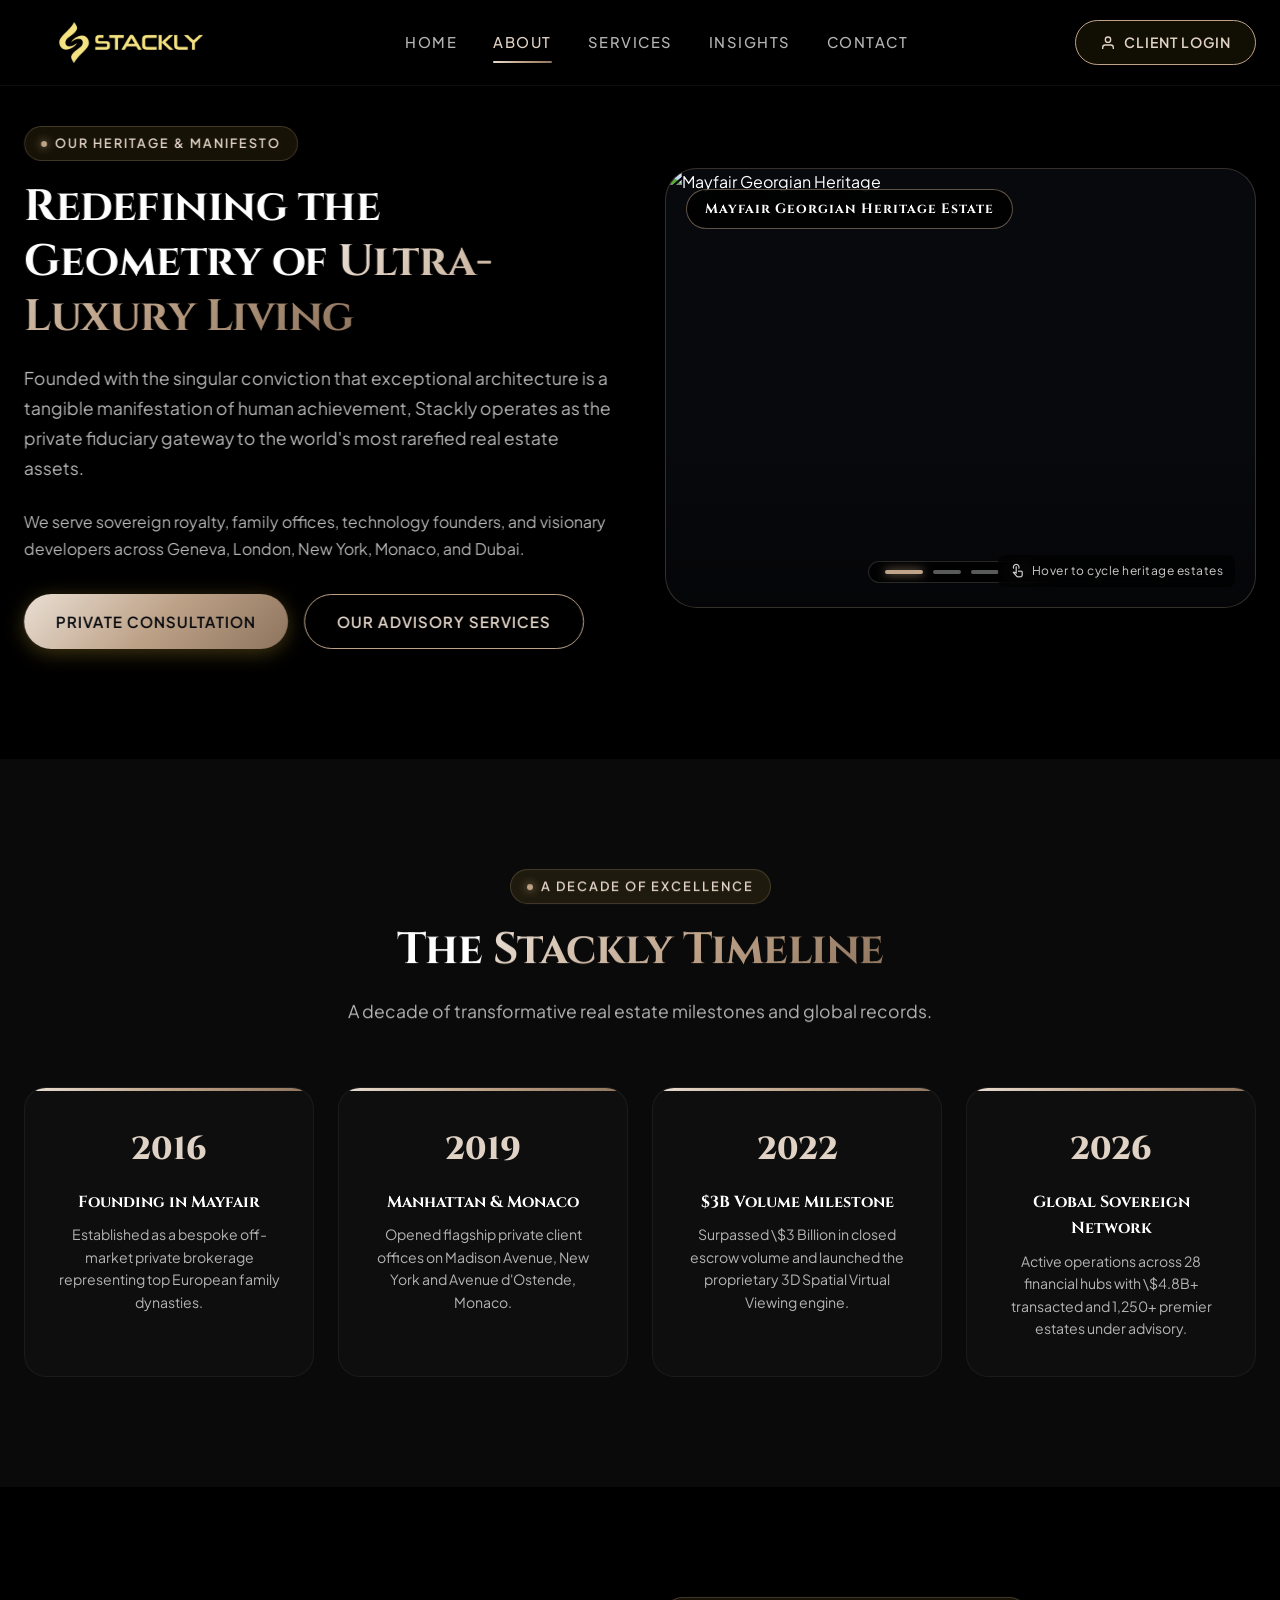
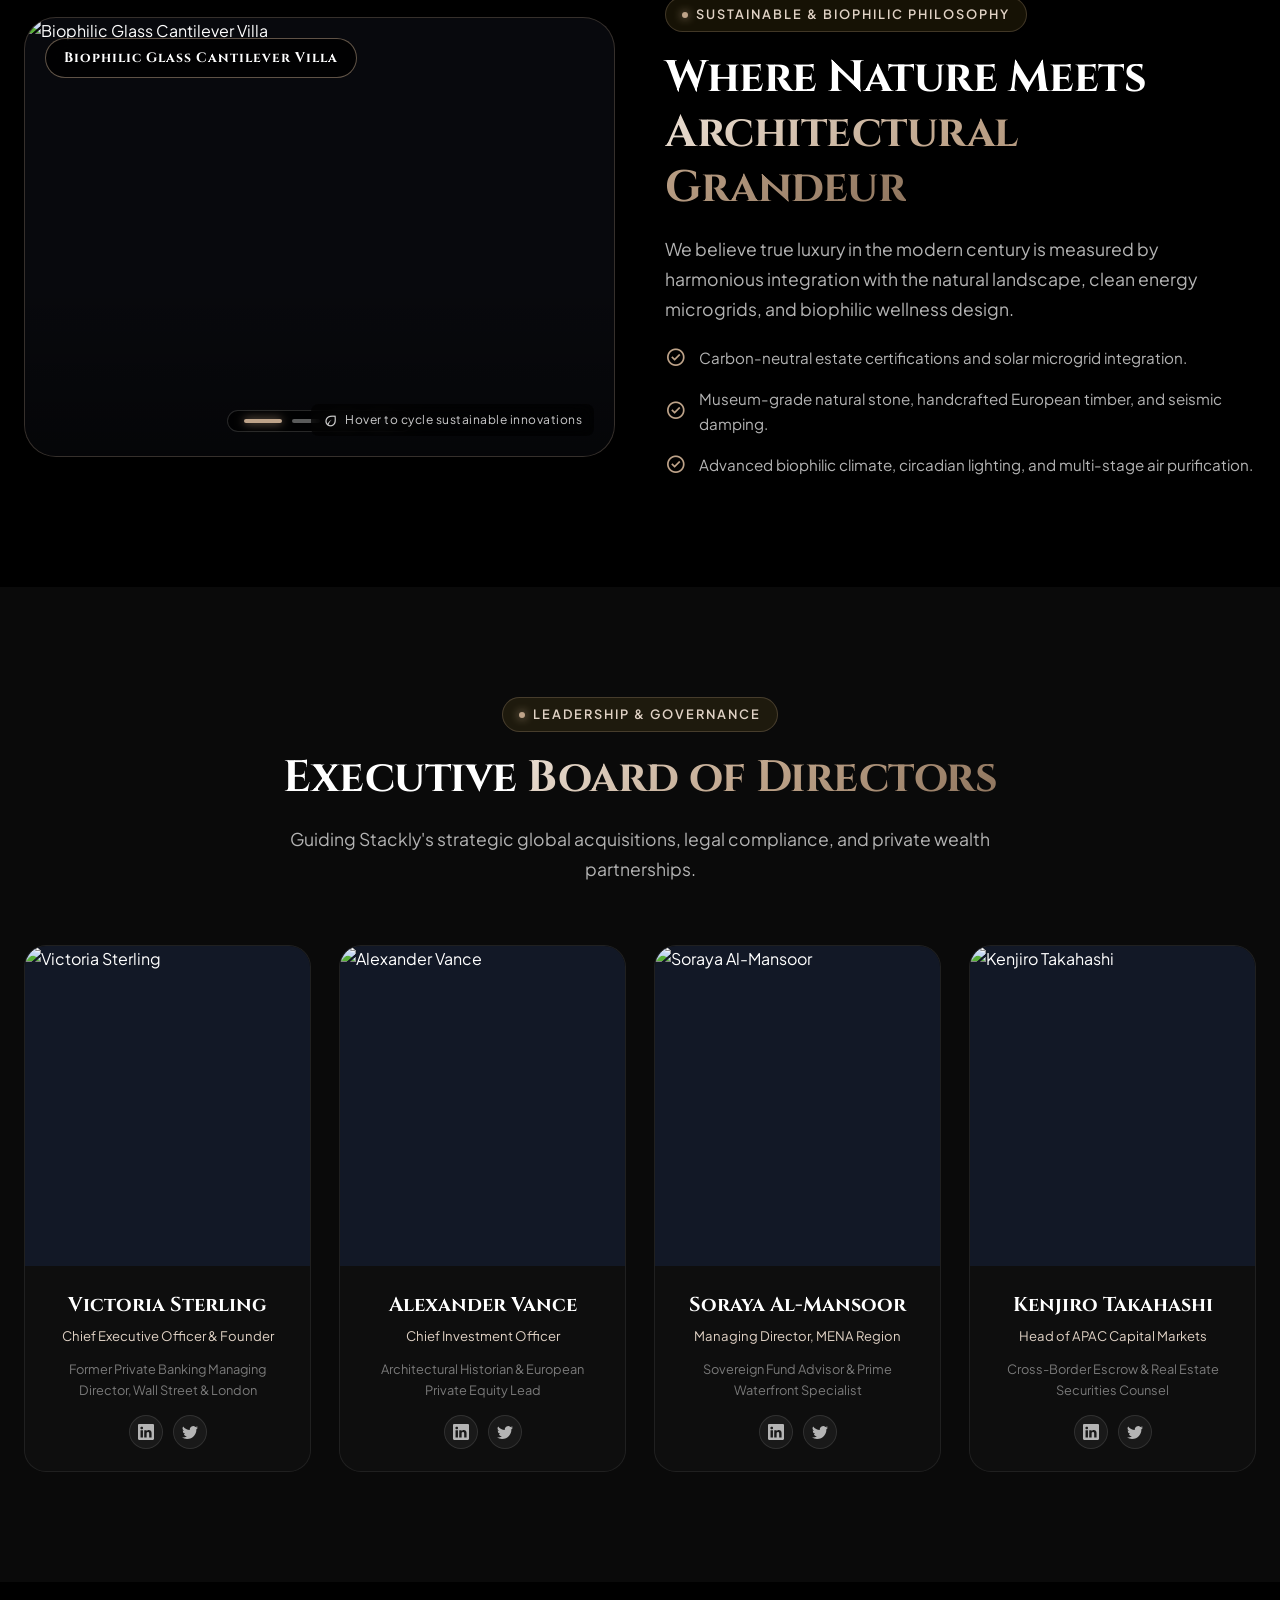
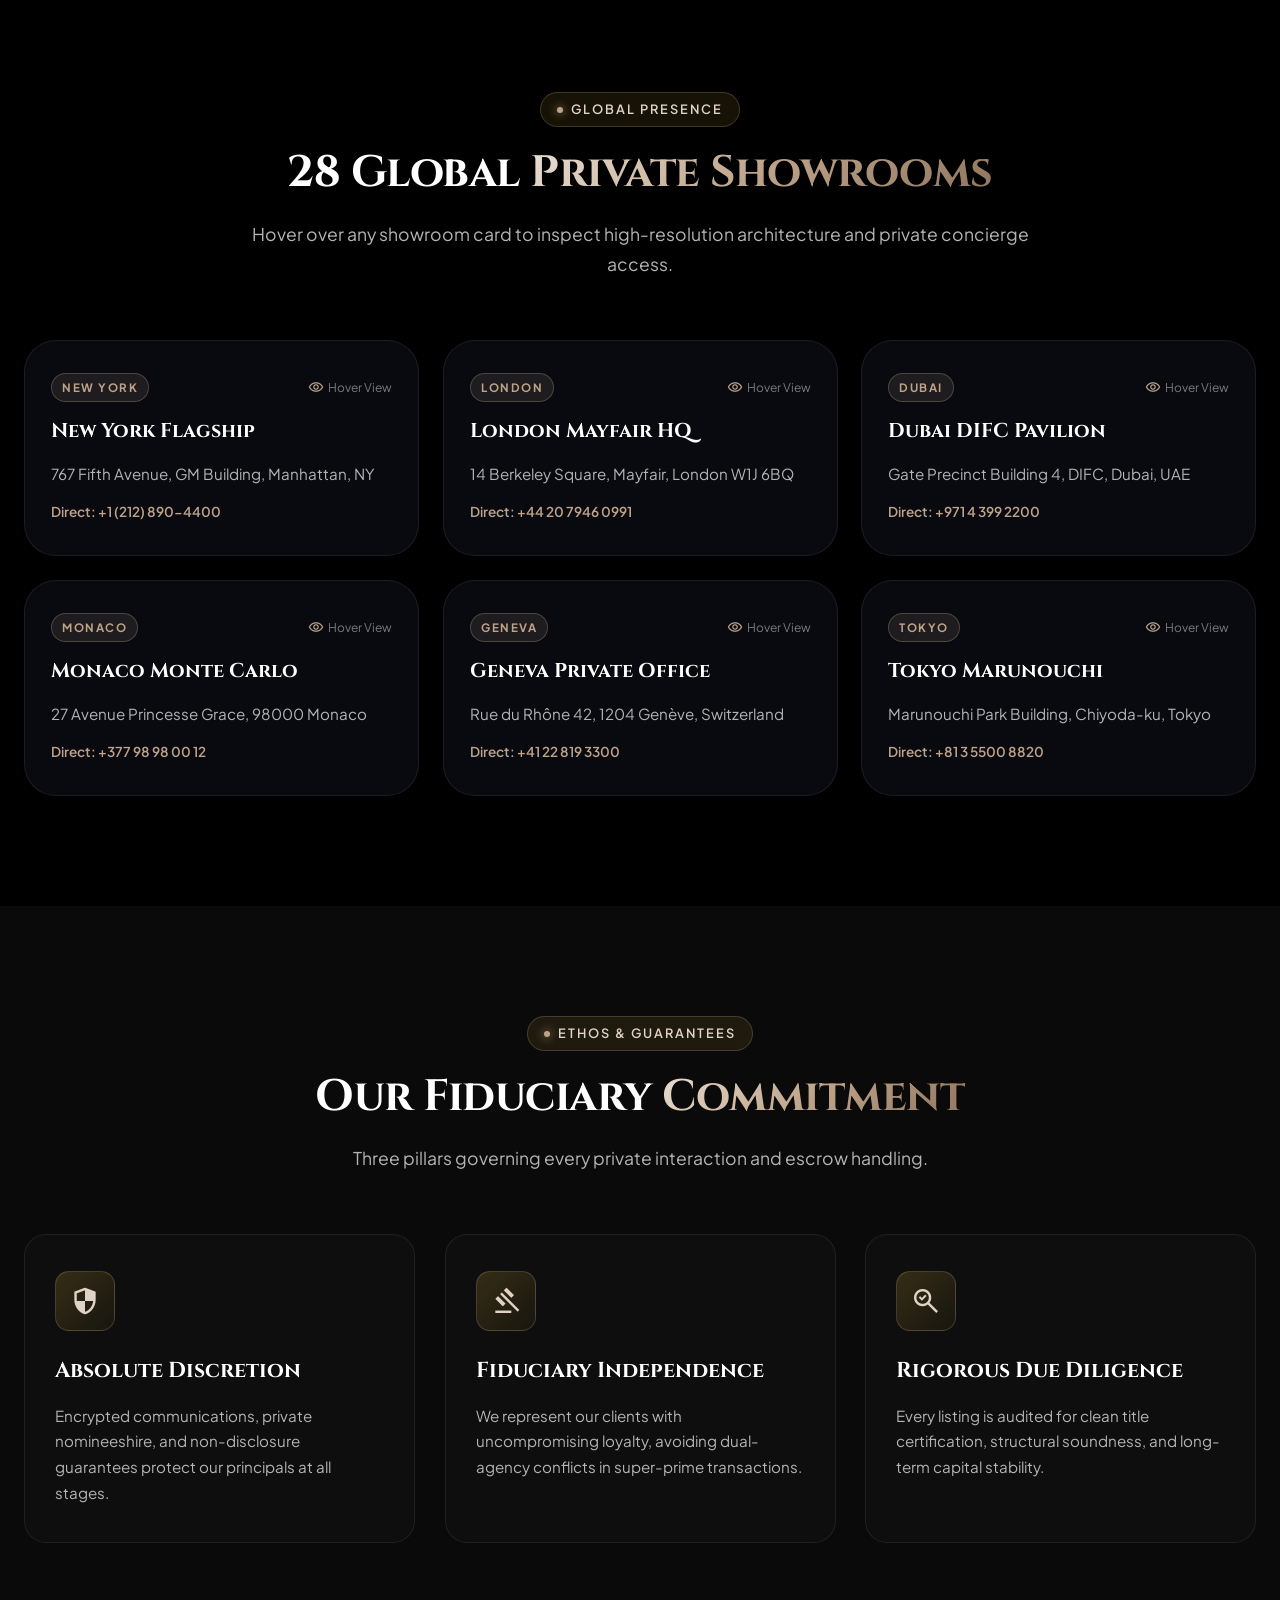
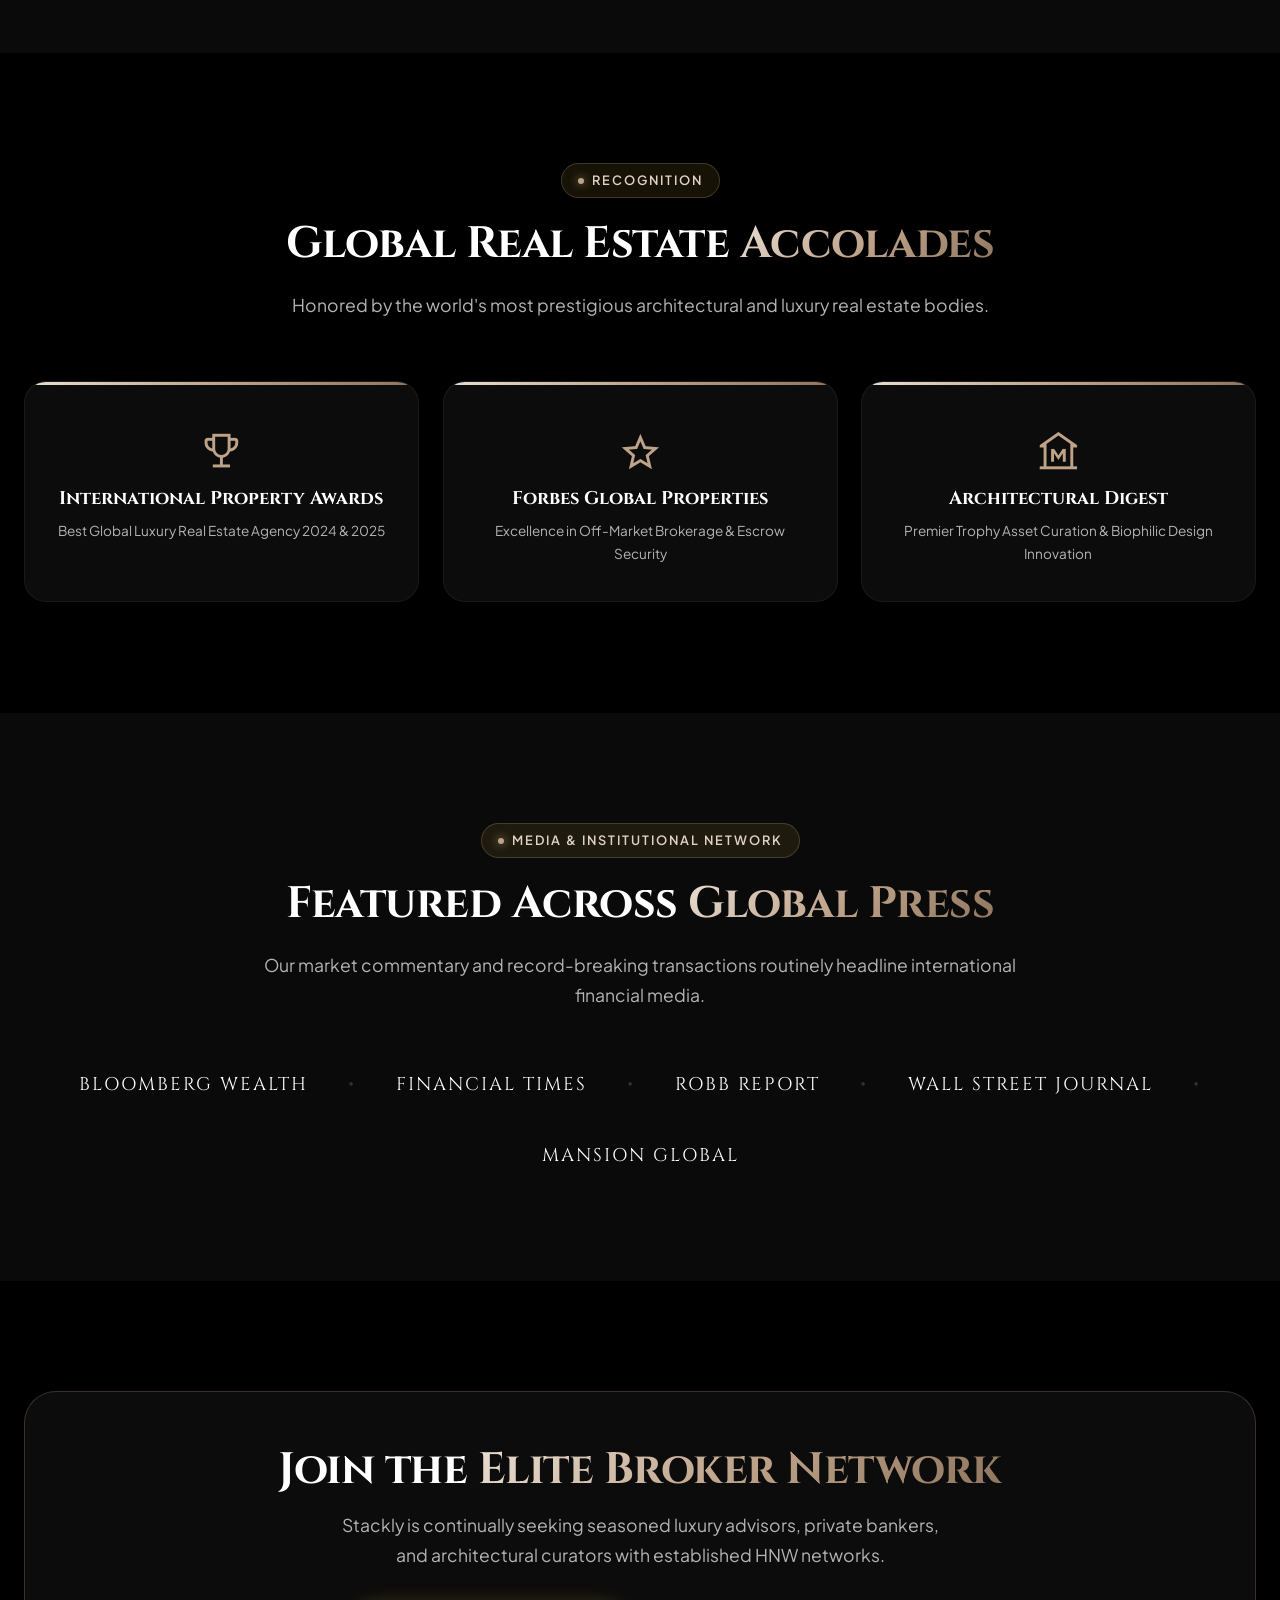
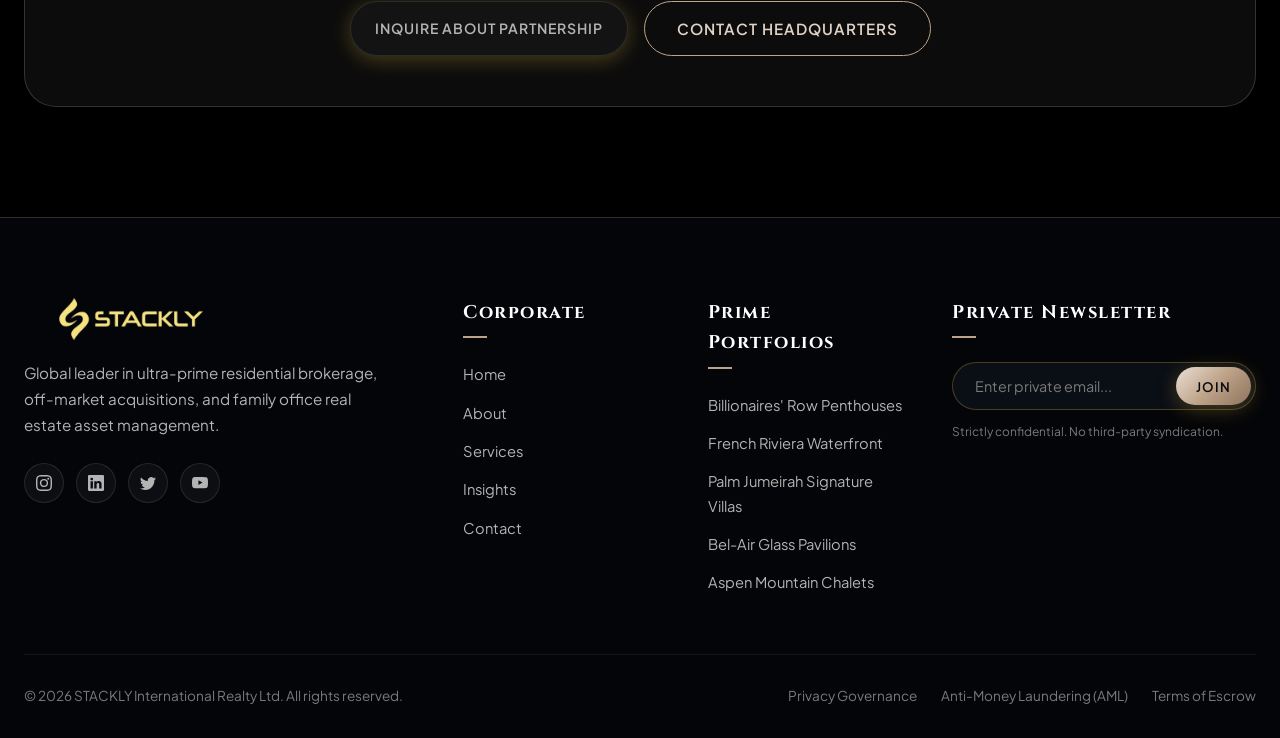
==== about.html @ 65b023ad "first commit" ====
<!DOCTYPE html>
<html lang="en">
<head>
  <meta charset="UTF-8">
  <meta name="viewport" content="width=device-width, initial-scale=1.0">
  <title>About Stackly | Heritage of Architectural Prestige & Global Fiduciary Representation</title>
  <meta name="description" content="Discover the philosophy, executive board, and global milestones behind Stackly's sovereign real estate brokerage.">
  <link rel="stylesheet" href="https://fonts.googleapis.com/css2?family=Material+Symbols+Outlined:opsz,wght,FILL,GRAD@24,400,0,0" />
  <link rel="stylesheet" href="css/style.css">
  <link rel="stylesheet" href="css/components.css">
  <link rel="stylesheet" href="css/animations.css">
</head>
<body>

  <!-- HEADER -->
  <header class="site-header">
    <div class="container nav-container">
      <a href="index.html" class="nav-logo">
        <img src="./images/logo-dark.webp" alt="STACKLY Logo" class="nav-logo-img" onerror="this.style.display='none'; this.nextElementSibling.style.display='flex';" />
        <div class="nav-logo-fallback" style="display: none;">
          <div class="logo-crest">S</div>
          <div class="logo-text">STACK<span>LY</span></div>
        </div>
      </a>

      <nav class="nav-menu">
        <a href="index.html" class="nav-link">Home</a>
        <a href="about.html" class="nav-link active">About</a>
        <a href="services.html" class="nav-link">Services</a>
        <a href="blog.html" class="nav-link">Insights</a>
        <a href="contact.html" class="nav-link">Contact</a>
      </nav>

      <div class="nav-actions">
        <a href="login.html" class="btn-nav-login">
          <svg width="16" height="16" viewBox="0 0 24 24" fill="none" stroke="currentColor" stroke-width="2"><path d="M20 21v-2a4 4 0 0 0-4-4H8a4 4 0 0 0-4 4v2"></path><circle cx="12" cy="7" r="4"></circle></svg>
          Client Login
        </a>
      </div>

      <button class="nav-hamburger" aria-label="Toggle Navigation">
        <span></span>
        <span></span>
        <span></span>
      </button>
    </div>
  </header>

  <!-- Mobile Drawer -->
  <div class="mobile-nav-drawer">
    <div class="mobile-drawer-header">
      <a href="index.html" class="mobile-drawer-logo">
        <img src="./images/logo-dark.webp" alt="STACKLY" class="mobile-drawer-logo-img" />
      </a>
      <button class="mobile-drawer-close" aria-label="Close menu">
        <span class="material-symbols-outlined">close</span>
      </button>
    </div>
    <nav class="mobile-nav-links">
      <a href="index.html" class="mobile-nav-link">Home</a>
      <a href="about.html" class="mobile-nav-link active">About</a>
      <a href="services.html" class="mobile-nav-link">Services</a>
      <a href="blog.html" class="mobile-nav-link">Insights</a>
      <a href="contact.html" class="mobile-nav-link">Contact</a>
    </nav>
    <div class="mobile-nav-actions">
      <a href="login.html" class="btn-mobile-login">Client & Admin Login</a>
    </div>
  </div>

  <main>
    <!-- SECTION 1: ABOUT HERO & MANIFESTO -->
    <section class="section" style="padding-top: calc(var(--header-height) + 40px);">
      <div class="container">
        <div class="grid-2col">
          <div class="reveal-left">
            <span class="section-tag">Our Heritage & Manifesto</span>
            <h1 class="section-title">Redefining the Geometry of <span class="gold-gradient-text">Ultra-Luxury Living</span></h1>
            <p class="section-description" style="margin-bottom: 24px;">
              Founded with the singular conviction that exceptional architecture is a tangible manifestation of human achievement, Stackly operates as the private fiduciary gateway to the world's most rarefied real estate assets.
            </p>
            <p style="color: var(--text-secondary); margin-bottom: 32px; line-height: 1.7;">
              We serve sovereign royalty, family offices, technology founders, and visionary developers across Geneva, London, New York, Monaco, and Dubai.
            </p>
            <div style="display: flex; gap: 16px; flex-wrap: wrap;">
              <a href="contact.html" class="btn btn-gold">Private Consultation</a>
              <a href="services.html" class="btn btn-outline-gold">Our Advisory Services</a>
            </div>
          </div>
          
          <!-- MULTI-IMAGE HOVER GALLERY (4 Unique Relative Heritage Images) -->
          <div class="reveal-right">
            <div class="hover-gallery-wrap" id="heritageGallery" data-gallery="heritage">
              <div class="hover-gallery-inner">
                <img src="https://images.unsplash.com/photo-1600585154526-990dced4db0d?auto=format&fit=crop&w=1200&q=80&fm=webp" alt="Mayfair Georgian Heritage" class="gallery-img active" data-title="Mayfair Georgian Heritage Estate" data-index="0" />
                <img src="https://images.unsplash.com/photo-1577495508048-b635879837f1?auto=format&fit=crop&w=1200&q=80&fm=webp" alt="Historic European Grand Palace" class="gallery-img" data-title="Historic European Grand Palace" data-index="1" />
                <img src="https://images.unsplash.com/photo-1512917774080-9991f1c4c750?auto=format&fit=crop&w=1200&q=80&fm=webp" alt="Manhattan Private Landmark" class="gallery-img" data-title="Manhattan Private Landmark" data-index="2" />
                <img src="https://images.unsplash.com/photo-1600596542815-ffad4c1539a9?auto=format&fit=crop&w=1200&q=80&fm=webp" alt="French Riviera Royal Château" class="gallery-img" data-title="French Riviera Royal Château" data-index="3" />
              </div>
              <div class="gallery-badge" id="heritageBadge">Mayfair Georgian Heritage Estate</div>
              <div class="gallery-indicators">
                <span class="gallery-dot active" data-index="0" title="Mayfair Estate"></span>
                <span class="gallery-dot" data-index="1" title="European Palace"></span>
                <span class="gallery-dot" data-index="2" title="Manhattan Landmark"></span>
                <span class="gallery-dot" data-index="3" title="Riviera Château"></span>
              </div>
              <div class="gallery-hint">
                <span class="material-symbols-outlined" style="font-size: 1rem;">touch_app</span> Hover to cycle heritage estates
              </div>
            </div>
          </div>
        </div>
      </div>
    </section>

    <!-- SECTION 2: HERITAGE & 10-YEAR MILESTONES TIMELINE -->
    <section class="section section-dark">
      <div class="container">
        <div class="section-header reveal-top">
          <span class="section-tag">A Decade of Excellence</span>
          <h2 class="section-title">The <span class="gold-gradient-text">Stackly Timeline</span></h2>
          <p class="section-description">A decade of transformative real estate milestones and global records.</p>
        </div>

        <div class="grid-4col">
          <div class="stat-card timeline-card reveal-left delay-100">
            <span style="font-family: var(--font-serif); font-size: 2rem; font-weight: 800; color: var(--gold-light);">2016</span>
            <h4 style="margin: 12px 0 8px 0; font-family: var(--font-serif); color: #FFFFFF;">Founding in Mayfair</h4>
            <p style="color: var(--text-secondary); font-size: 0.88rem; line-height: 1.6;">Established as a bespoke off-market private brokerage representing top European family dynasties.</p>
          </div>
          <div class="stat-card timeline-card reveal-left delay-200">
            <span style="font-family: var(--font-serif); font-size: 2rem; font-weight: 800; color: var(--gold-light);">2019</span>
            <h4 style="margin: 12px 0 8px 0; font-family: var(--font-serif); color: #FFFFFF;">Manhattan & Monaco</h4>
            <p style="color: var(--text-secondary); font-size: 0.88rem; line-height: 1.6;">Opened flagship private client offices on Madison Avenue, New York and Avenue d'Ostende, Monaco.</p>
          </div>
          <div class="stat-card timeline-card reveal-right delay-300">
            <span style="font-family: var(--font-serif); font-size: 2rem; font-weight: 800; color: var(--gold-light);">2022</span>
            <h4 style="margin: 12px 0 8px 0; font-family: var(--font-serif); color: #FFFFFF;">$3B Volume Milestone</h4>
            <p style="color: var(--text-secondary); font-size: 0.88rem; line-height: 1.6;">Surpassed \$3 Billion in closed escrow volume and launched the proprietary 3D Spatial Virtual Viewing engine.</p>
          </div>
          <div class="stat-card timeline-card reveal-right delay-400">
            <span style="font-family: var(--font-serif); font-size: 2rem; font-weight: 800; color: var(--gold-light);">2026</span>
            <h4 style="margin: 12px 0 8px 0; font-family: var(--font-serif); color: #FFFFFF;">Global Sovereign Network</h4>
            <p style="color: var(--text-secondary); font-size: 0.88rem; line-height: 1.6;">Active operations across 28 financial hubs with \$4.8B+ transacted and 1,250+ premier estates under advisory.</p>
          </div>
        </div>
      </div>
    </section>

    <!-- SECTION 3: ARCHITECTURAL PHILOSOPHY & BIOPHILIC INNOVATION -->
    <section class="section">
      <div class="container">
        <div class="grid-2col">
          <!-- MULTI-IMAGE HOVER GALLERY (4 Unique Relative Biophilic Images) -->
          <div class="reveal-left">
            <div class="hover-gallery-wrap" id="biophilicGallery" data-gallery="biophilic">
              <div class="hover-gallery-inner">
                <img src="https://images.unsplash.com/photo-1600585154340-be6161a56a0c?auto=format&fit=crop&w=1200&q=80&fm=webp" alt="Biophilic Glass Cantilever Villa" class="gallery-img active" data-title="Biophilic Glass Cantilever Villa" data-index="0" />
                <img src="https://images.unsplash.com/photo-1542314831-068cd1dbfeeb?auto=format&fit=crop&w=1200&q=80&fm=webp" alt="Solar Microgrid Alpine Sanctuary" class="gallery-img" data-title="Solar Microgrid Alpine Sanctuary" data-index="1" />
                <img src="https://images.unsplash.com/photo-1613490493576-7fde63acd811?auto=format&fit=crop&w=1200&q=80&fm=webp" alt="Zero-Carbon Oceanfront Modernist Villa" class="gallery-img" data-title="Zero-Carbon Oceanfront Villa" data-index="2" />
                <img src="https://images.unsplash.com/photo-1518780664697-55e3ad937233?auto=format&fit=crop&w=1200&q=80&fm=webp" alt="Living Wall Architectural Atrium" class="gallery-img" data-title="Living Wall Architectural Atrium" data-index="3" />
              </div>
              <div class="gallery-badge" id="biophilicBadge">Biophilic Glass Cantilever Villa</div>
              <div class="gallery-indicators">
                <span class="gallery-dot active" data-index="0" title="Glass Cantilever"></span>
                <span class="gallery-dot" data-index="1" title="Solar Alpine"></span>
                <span class="gallery-dot" data-index="2" title="Zero-Carbon Villa"></span>
                <span class="gallery-dot" data-index="3" title="Living Wall"></span>
              </div>
              <div class="gallery-hint">
                <span class="material-symbols-outlined" style="font-size: 1rem;">eco</span> Hover to cycle sustainable innovations
              </div>
            </div>
          </div>

          <div class="reveal-right">
            <span class="section-tag">Sustainable & Biophilic Philosophy</span>
            <h2 class="section-title">Where Nature Meets <span class="gold-gradient-text">Architectural Grandeur</span></h2>
            <p class="section-description" style="margin-bottom: 20px;">
              We believe true luxury in the modern century is measured by harmonious integration with the natural landscape, clean energy microgrids, and biophilic wellness design.
            </p>
            <ul style="display: flex; flex-direction: column; gap: 16px; color: var(--text-secondary); font-size: 0.95rem;">
              <li style="display: flex; align-items: center; gap: 12px; transition: transform 0.3s ease;">
                <span class="material-symbols-outlined" style="color: #BEA389; font-size: 1.35rem;">check_circle</span> Carbon-neutral estate certifications and solar microgrid integration.
              </li>
              <li style="display: flex; align-items: center; gap: 12px; transition: transform 0.3s ease;">
                <span class="material-symbols-outlined" style="color: #BEA389; font-size: 1.35rem;">check_circle</span> Museum-grade natural stone, handcrafted European timber, and seismic damping.
              </li>
              <li style="display: flex; align-items: center; gap: 12px; transition: transform 0.3s ease;">
                <span class="material-symbols-outlined" style="color: #BEA389; font-size: 1.35rem;">check_circle</span> Advanced biophilic climate, circadian lighting, and multi-stage air purification.
              </li>
            </ul>
          </div>
        </div>
      </div>
    </section>

    <!-- SECTION 4: EXECUTIVE LEADERSHIP & BOARD -->
    <section class="section section-dark">
      <div class="container">
        <div class="section-header reveal-top">
          <span class="section-tag">Leadership & Governance</span>
          <h2 class="section-title">Executive <span class="gold-gradient-text">Board of Directors</span></h2>
          <p class="section-description">Guiding Stackly's strategic global acquisitions, legal compliance, and private wealth partnerships.</p>
        </div>

        <div class="agent-grid">
          <div class="agent-card reveal-left delay-100">
            <div class="agent-img-wrap"><img src="./images/agent-1.webp" alt="Victoria Sterling" class="agent-img" /></div>
            <div class="agent-info">
              <h3 class="agent-name">Victoria Sterling</h3>
              <p class="agent-role">Chief Executive Officer & Founder</p>
              <p style="color: var(--text-muted); font-size: 0.8rem; margin-top: 8px;">Former Private Banking Managing Director, Wall Street & London</p>
              <div class="agent-socials">
                <a href="404.html" class="agent-social-btn" title="LinkedIn"><svg xmlns="http://www.w3.org/2000/svg" width="16" height="16" fill="currentColor" class="bi bi-linkedin" viewBox="0 0 16 16">
  <path d="M0 1.146C0 .513.526 0 1.175 0h13.65C15.474 0 16 .513 16 1.146v13.708c0 .633-.526 1.146-1.175 1.146H1.175C.526 16 0 15.487 0 14.854zm4.943 12.248V6.169H2.542v7.225zm-1.2-8.212c.837 0 1.358-.554 1.358-1.248-.015-.709-.52-1.248-1.342-1.248S2.4 3.226 2.4 3.934c0 .694.521 1.248 1.327 1.248zm4.908 8.212V9.359c0-.216.016-.432.08-.586.173-.431.568-.878 1.232-.878.869 0 1.216.662 1.216 1.634v3.865h2.401V9.25c0-2.22-1.184-3.252-2.764-3.252-1.274 0-1.845.7-2.165 1.193v.025h-.016l.016-.025V6.169h-2.4c.03.678 0 7.225 0 7.225z"/>
</svg></a>
                <a href="404.html" class="agent-social-btn" title="X"><svg xmlns="http://www.w3.org/2000/svg" width="16" height="16" fill="currentColor" class="bi bi-twitter" viewBox="0 0 16 16">
  <path d="M5.026 15c6.038 0 9.341-5.003 9.341-9.334q.002-.211-.006-.422A6.7 6.7 0 0 0 16 3.542a6.7 6.7 0 0 1-1.889.518 3.3 3.3 0 0 0 1.447-1.817 6.5 6.5 0 0 1-2.087.793A3.286 3.286 0 0 0 7.875 6.03a9.32 9.32 0 0 1-6.767-3.429 3.29 3.29 0 0 0 1.018 4.382A3.3 3.3 0 0 1 .64 6.575v.045a3.29 3.29 0 0 0 2.632 3.218 3.2 3.2 0 0 1-.865.115 3 3 0 0 1-.614-.057 3.28 3.28 0 0 0 3.067 2.277A6.6 6.6 0 0 1 .78 13.58a6 6 0 0 1-.78-.045A9.34 9.34 0 0 0 5.026 15"/>
</svg></a>
              </div>
            </div>
          </div>
          <div class="agent-card reveal-left delay-200">
            <div class="agent-img-wrap"><img src="./images/agent-2.webp" alt="Alexander Vance" class="agent-img" /></div>
            <div class="agent-info">
              <h3 class="agent-name">Alexander Vance</h3>
              <p class="agent-role">Chief Investment Officer</p>
              <p style="color: var(--text-muted); font-size: 0.8rem; margin-top: 8px;">Architectural Historian & European Private Equity Lead</p>
              <div class="agent-socials">
                <a href="404.html" class="agent-social-btn" title="LinkedIn"><svg xmlns="http://www.w3.org/2000/svg" width="16" height="16" fill="currentColor" class="bi bi-linkedin" viewBox="0 0 16 16">
  <path d="M0 1.146C0 .513.526 0 1.175 0h13.65C15.474 0 16 .513 16 1.146v13.708c0 .633-.526 1.146-1.175 1.146H1.175C.526 16 0 15.487 0 14.854zm4.943 12.248V6.169H2.542v7.225zm-1.2-8.212c.837 0 1.358-.554 1.358-1.248-.015-.709-.52-1.248-1.342-1.248S2.4 3.226 2.4 3.934c0 .694.521 1.248 1.327 1.248zm4.908 8.212V9.359c0-.216.016-.432.08-.586.173-.431.568-.878 1.232-.878.869 0 1.216.662 1.216 1.634v3.865h2.401V9.25c0-2.22-1.184-3.252-2.764-3.252-1.274 0-1.845.7-2.165 1.193v.025h-.016l.016-.025V6.169h-2.4c.03.678 0 7.225 0 7.225z"/>
</svg></a>
                <a href="404.html" class="agent-social-btn" title="X"><svg xmlns="http://www.w3.org/2000/svg" width="16" height="16" fill="currentColor" class="bi bi-twitter" viewBox="0 0 16 16">
  <path d="M5.026 15c6.038 0 9.341-5.003 9.341-9.334q.002-.211-.006-.422A6.7 6.7 0 0 0 16 3.542a6.7 6.7 0 0 1-1.889.518 3.3 3.3 0 0 0 1.447-1.817 6.5 6.5 0 0 1-2.087.793A3.286 3.286 0 0 0 7.875 6.03a9.32 9.32 0 0 1-6.767-3.429 3.29 3.29 0 0 0 1.018 4.382A3.3 3.3 0 0 1 .64 6.575v.045a3.29 3.29 0 0 0 2.632 3.218 3.2 3.2 0 0 1-.865.115 3 3 0 0 1-.614-.057 3.28 3.28 0 0 0 3.067 2.277A6.6 6.6 0 0 1 .78 13.58a6 6 0 0 1-.78-.045A9.34 9.34 0 0 0 5.026 15"/>
</svg></a>
              </div>
            </div>
          </div>
          <div class="agent-card reveal-right delay-300">
            <div class="agent-img-wrap"><img src="./images/agent-3.webp" alt="Soraya Al-Mansoor" class="agent-img" /></div>
            <div class="agent-info">
              <h3 class="agent-name">Soraya Al-Mansoor</h3>
              <p class="agent-role">Managing Director, MENA Region</p>
              <p style="color: var(--text-muted); font-size: 0.8rem; margin-top: 8px;">Sovereign Fund Advisor & Prime Waterfront Specialist</p>
              <div class="agent-socials">
                <a href="404.html" class="agent-social-btn" title="LinkedIn"><svg xmlns="http://www.w3.org/2000/svg" width="16" height="16" fill="currentColor" class="bi bi-linkedin" viewBox="0 0 16 16">
  <path d="M0 1.146C0 .513.526 0 1.175 0h13.65C15.474 0 16 .513 16 1.146v13.708c0 .633-.526 1.146-1.175 1.146H1.175C.526 16 0 15.487 0 14.854zm4.943 12.248V6.169H2.542v7.225zm-1.2-8.212c.837 0 1.358-.554 1.358-1.248-.015-.709-.52-1.248-1.342-1.248S2.4 3.226 2.4 3.934c0 .694.521 1.248 1.327 1.248zm4.908 8.212V9.359c0-.216.016-.432.08-.586.173-.431.568-.878 1.232-.878.869 0 1.216.662 1.216 1.634v3.865h2.401V9.25c0-2.22-1.184-3.252-2.764-3.252-1.274 0-1.845.7-2.165 1.193v.025h-.016l.016-.025V6.169h-2.4c.03.678 0 7.225 0 7.225z"/>
</svg></a>
                <a href="404.html" class="agent-social-btn" title="X"><svg xmlns="http://www.w3.org/2000/svg" width="16" height="16" fill="currentColor" class="bi bi-twitter" viewBox="0 0 16 16">
  <path d="M5.026 15c6.038 0 9.341-5.003 9.341-9.334q.002-.211-.006-.422A6.7 6.7 0 0 0 16 3.542a6.7 6.7 0 0 1-1.889.518 3.3 3.3 0 0 0 1.447-1.817 6.5 6.5 0 0 1-2.087.793A3.286 3.286 0 0 0 7.875 6.03a9.32 9.32 0 0 1-6.767-3.429 3.29 3.29 0 0 0 1.018 4.382A3.3 3.3 0 0 1 .64 6.575v.045a3.29 3.29 0 0 0 2.632 3.218 3.2 3.2 0 0 1-.865.115 3 3 0 0 1-.614-.057 3.28 3.28 0 0 0 3.067 2.277A6.6 6.6 0 0 1 .78 13.58a6 6 0 0 1-.78-.045A9.34 9.34 0 0 0 5.026 15"/>
</svg></a>
              </div>
            </div>
          </div>
          <div class="agent-card reveal-right delay-400">
            <div class="agent-img-wrap"><img src="./images/agent-4.webp" alt="Kenjiro Takahashi" class="agent-img" /></div>
            <div class="agent-info">
              <h3 class="agent-name">Kenjiro Takahashi</h3>
              <p class="agent-role">Head of APAC Capital Markets</p>
              <p style="color: var(--text-muted); font-size: 0.8rem; margin-top: 8px;">Cross-Border Escrow & Real Estate Securities Counsel</p>
              <div class="agent-socials">
                <a href="404.html" class="agent-social-btn" title="LinkedIn"><svg xmlns="http://www.w3.org/2000/svg" width="16" height="16" fill="currentColor" class="bi bi-linkedin" viewBox="0 0 16 16">
  <path d="M0 1.146C0 .513.526 0 1.175 0h13.65C15.474 0 16 .513 16 1.146v13.708c0 .633-.526 1.146-1.175 1.146H1.175C.526 16 0 15.487 0 14.854zm4.943 12.248V6.169H2.542v7.225zm-1.2-8.212c.837 0 1.358-.554 1.358-1.248-.015-.709-.52-1.248-1.342-1.248S2.4 3.226 2.4 3.934c0 .694.521 1.248 1.327 1.248zm4.908 8.212V9.359c0-.216.016-.432.08-.586.173-.431.568-.878 1.232-.878.869 0 1.216.662 1.216 1.634v3.865h2.401V9.25c0-2.22-1.184-3.252-2.764-3.252-1.274 0-1.845.7-2.165 1.193v.025h-.016l.016-.025V6.169h-2.4c.03.678 0 7.225 0 7.225z"/>
</svg></a>
                <a href="404.html" class="agent-social-btn" title="X"><svg xmlns="http://www.w3.org/2000/svg" width="16" height="16" fill="currentColor" class="bi bi-twitter" viewBox="0 0 16 16">
  <path d="M5.026 15c6.038 0 9.341-5.003 9.341-9.334q.002-.211-.006-.422A6.7 6.7 0 0 0 16 3.542a6.7 6.7 0 0 1-1.889.518 3.3 3.3 0 0 0 1.447-1.817 6.5 6.5 0 0 1-2.087.793A3.286 3.286 0 0 0 7.875 6.03a9.32 9.32 0 0 1-6.767-3.429 3.29 3.29 0 0 0 1.018 4.382A3.3 3.3 0 0 1 .64 6.575v.045a3.29 3.29 0 0 0 2.632 3.218 3.2 3.2 0 0 1-.865.115 3 3 0 0 1-.614-.057 3.28 3.28 0 0 0 3.067 2.277A6.6 6.6 0 0 1 .78 13.58a6 6 0 0 1-.78-.045A9.34 9.34 0 0 0 5.026 15"/>
</svg></a>
              </div>
            </div>
          </div>
        </div>
      </div>
    </section>

    <!-- SECTION 5: GLOBAL METRO NETWORK (SHOWROOM CARDS WITH BIG SIZE SUCCESS BOX PREVIEW ON HOVER) -->
    <section class="section">
      <div class="container">
        <div class="section-header reveal-top">
          <span class="section-tag">Global Presence</span>
          <h2 class="section-title">28 Global <span class="gold-gradient-text">Private Showrooms</span></h2>
          <p class="section-description">Hover over any showroom card to inspect high-resolution architecture and private concierge access.</p>
        </div>

        <div class="grid-3col">
          <!-- New York -->
          <div class="showroom-card reveal-left delay-100" 
               data-city="New York Flagship" 
               data-img="https://images.unsplash.com/photo-1502672260266-1c1ef2d93688?auto=format&fit=crop&w=1200&q=80&fm=webp"
               data-address="767 Fifth Avenue, GM Building, Manhattan, NY 10153"
               data-phone="+1 (212) 890-4400"
               data-stat="Avg. $3,450 / sq ft • 24/7 Sovereign Concierge"
               data-director="Victoria Sterling, Managing Partner">
            <div>
              <div class="showroom-card-header">
                <span class="showroom-city-tag">New York</span>
                <span class="showroom-view-badge"><span class="material-symbols-outlined" style="font-size: 1rem; color: #BEA389;">visibility</span> Hover View</span>
              </div>
              <h3 class="advantage-title" style="font-size: 1.25rem;">New York Flagship</h3>
              <p class="advantage-desc">767 Fifth Avenue, GM Building, Manhattan, NY</p>
            </div>
            <p style="color: #BEA389; font-size: 0.85rem; margin-top: 14px; font-weight: 600;">Direct: +1 (212) 890-4400</p>
          </div>

          <!-- London -->
          <div class="showroom-card reveal-bottom delay-200" 
               data-city="London Mayfair HQ" 
               data-img="https://images.unsplash.com/photo-1600585154340-be6161a56a0c?auto=format&fit=crop&w=1200&q=80&fm=webp"
               data-address="14 Berkeley Square, Mayfair, London W1J 6BQ, UK"
               data-phone="+44 20 7946 0991"
               data-stat="Grade II Listed Asset Advisory • £26M+ Mandates"
               data-director="Alexander Vance, Senior Partner">
            <div>
              <div class="showroom-card-header">
                <span class="showroom-city-tag">London</span>
                <span class="showroom-view-badge"><span class="material-symbols-outlined" style="font-size: 1rem; color: #BEA389;">visibility</span> Hover View</span>
              </div>
              <h3 class="advantage-title" style="font-size: 1.25rem;">London Mayfair HQ</h3>
              <p class="advantage-desc">14 Berkeley Square, Mayfair, London W1J 6BQ</p>
            </div>
            <p style="color: #BEA389; font-size: 0.85rem; margin-top: 14px; font-weight: 600;">Direct: +44 20 7946 0991</p>
          </div>

          <!-- Dubai -->
          <div class="showroom-card reveal-right delay-300" 
               data-city="Dubai DIFC Pavilion" 
               data-img="https://images.unsplash.com/photo-1512453979798-5ea266f8880c?auto=format&fit=crop&w=1200&q=80&fm=webp"
               data-address="Gate Precinct Building 4, Level 7, DIFC, Dubai, UAE"
               data-phone="+971 4 399 2200"
               data-stat="Palm Jumeirah Waterfont • AED 95M+ Portfolios"
               data-director="Soraya Al-Mansoor, Regional Head">
            <div>
              <div class="showroom-card-header">
                <span class="showroom-city-tag">Dubai</span>
                <span class="showroom-view-badge"><span class="material-symbols-outlined" style="font-size: 1rem; color: #BEA389;">visibility</span> Hover View</span>
              </div>
              <h3 class="advantage-title" style="font-size: 1.25rem;">Dubai DIFC Pavilion</h3>
              <p class="advantage-desc">Gate Precinct Building 4, DIFC, Dubai, UAE</p>
            </div>
            <p style="color: #BEA389; font-size: 0.85rem; margin-top: 14px; font-weight: 600;">Direct: +971 4 399 2200</p>
          </div>

          <!-- Monaco -->
          <div class="showroom-card reveal-left delay-400" 
               data-city="Monaco Monte Carlo" 
               data-img="https://images.unsplash.com/photo-1533105079780-92b9be482077?auto=format&fit=crop&w=1200&q=80&fm=webp"
               data-address="27 Avenue Princesse Grace, 98000 Monaco"
               data-phone="+377 98 98 00 12"
               data-stat="Port Hercule Frontline • Superyacht Berthing Rights"
               data-director="Alexander Vance, Managing Director">
            <div>
              <div class="showroom-card-header">
                <span class="showroom-city-tag">Monaco</span>
                <span class="showroom-view-badge"><span class="material-symbols-outlined" style="font-size: 1rem; color: #BEA389;">visibility</span> Hover View</span>
              </div>
              <h3 class="advantage-title" style="font-size: 1.25rem;">Monaco Monte Carlo</h3>
              <p class="advantage-desc">27 Avenue Princesse Grace, 98000 Monaco</p>
            </div>
            <p style="color: #BEA389; font-size: 0.85rem; margin-top: 14px; font-weight: 600;">Direct: +377 98 98 00 12</p>
          </div>

          <!-- Geneva -->
          <div class="showroom-card reveal-bottom delay-500" 
               data-city="Geneva Private Office" 
               data-img="https://images.unsplash.com/photo-1542314831-068cd1dbfeeb?auto=format&fit=crop&w=1200&q=80&fm=webp"
               data-address="Rue du Rhône 42, 1204 Genève, Switzerland"
               data-phone="+41 22 819 3300"
               data-stat="Swiss Alps Ski Chalets • Multi-Currency Escrow"
               data-director="Hans-Peter Weber, Senior Fiduciary">
            <div>
              <div class="showroom-card-header">
                <span class="showroom-city-tag">Geneva</span>
                <span class="showroom-view-badge"><span class="material-symbols-outlined" style="font-size: 1rem; color: #BEA389;">visibility</span> Hover View</span>
              </div>
              <h3 class="advantage-title" style="font-size: 1.25rem;">Geneva Private Office</h3>
              <p class="advantage-desc">Rue du Rhône 42, 1204 Genève, Switzerland</p>
            </div>
            <p style="color: #BEA389; font-size: 0.85rem; margin-top: 14px; font-weight: 600;">Direct: +41 22 819 3300</p>
          </div>

          <!-- Tokyo -->
          <div class="showroom-card reveal-right delay-600" 
               data-city="Tokyo Marunouchi" 
               data-img="https://images.unsplash.com/photo-1503899036084-c55cdd92da26?auto=format&fit=crop&w=1200&q=80&fm=webp"
               data-address="Marunouchi Park Building, Chiyoda-ku, Tokyo, Japan"
               data-phone="+81 3 5500 8820"
               data-stat="Minato-ku Modern Penthouses • ¥3.8B+ Transactions"
               data-director="Kenjiro Takahashi, APAC Lead">
            <div>
              <div class="showroom-card-header">
                <span class="showroom-city-tag">Tokyo</span>
                <span class="showroom-view-badge"><span class="material-symbols-outlined" style="font-size: 1rem; color: #BEA389;">visibility</span> Hover View</span>
              </div>
              <h3 class="advantage-title" style="font-size: 1.25rem;">Tokyo Marunouchi</h3>
              <p class="advantage-desc">Marunouchi Park Building, Chiyoda-ku, Tokyo</p>
            </div>
            <p style="color: #BEA389; font-size: 0.85rem; margin-top: 14px; font-weight: 600;">Direct: +81 3 5500 8820</p>
          </div>
        </div>
      </div>
    </section>

    <!-- BIG SIZE SHOWROOM SUCCESS BOX MODAL (Appears smoothly on card interaction/click) -->
    <div class="showroom-modal-backdrop" id="showroomSuccessModal" onclick="closeShowroomModal(event)">
      <div class="showroom-success-box" onclick="event.stopPropagation()">
        <button class="modal-close-btn" onclick="closeShowroomModal()" title="Close">&times;</button>
        <div class="showroom-box-img-wrap">
          <img src="" alt="Showroom Architecture" class="showroom-box-img" id="modalShowroomImg" />
          <div class="showroom-success-badge">
            <span class="material-symbols-outlined check-icon">verified</span>
            <span>STACKLY VERIFIED GLOBAL SHOWROOM</span>
          </div>
        </div>
        <div class="showroom-box-body">
          <h2 class="showroom-box-title" id="modalShowroomTitle">New York Flagship</h2>
          <div class="showroom-box-addr">
            <span class="material-symbols-outlined" style="font-size: 1.1rem;">location_on</span>
            <span id="modalShowroomAddr">767 Fifth Avenue, GM Building, Manhattan, NY</span>
          </div>
          <div class="showroom-box-details">
            <div class="showroom-detail-item">
              <span class="showroom-detail-label">Direct Fiduciary Line</span>
              <span class="showroom-detail-val" id="modalShowroomPhone">+1 (212) 890-4400</span>
            </div>
            <div class="showroom-detail-item">
              <span class="showroom-detail-label">Market Intelligence</span>
              <span class="showroom-detail-val" id="modalShowroomStat">Avg. $3,450 / sq ft</span>
            </div>
            <div class="showroom-detail-item">
              <span class="showroom-detail-label">Managing Lead</span>
              <span class="showroom-detail-val" id="modalShowroomDirector">Victoria Sterling</span>
            </div>
            <div class="showroom-detail-item">
              <span class="showroom-detail-label">Security Protocol</span>
              <span class="showroom-detail-val" style="color: #BEA389;">Encrypted Biometric Escrow</span>
            </div>
          </div>
          <div class="showroom-box-footer">
            <button class="btn btn-outline-gold btn-sm" onclick="closeShowroomModal()">Dismiss</button>
            <a href="contact.html" class="btn btn-gold btn-sm" id="modalShowroomLink">Schedule Private Appointment</a>
          </div>
        </div>
      </div>
    </div>

    <!-- SECTION 6: CORE VALUES & CLIENT PLEDGES -->
    <section class="section section-dark">
      <div class="container">
        <div class="section-header reveal-top">
          <span class="section-tag">Ethos & Guarantees</span>
          <h2 class="section-title">Our Fiduciary <span class="gold-gradient-text">Commitment</span></h2>
          <p class="section-description">Three pillars governing every private interaction and escrow handling.</p>
        </div>

        <div class="advantage-grid">
          <div class="advantage-card reveal-left delay-100">
            <div class="advantage-icon-box">
              <span class="material-symbols-outlined" style="font-size: 2rem;">security</span>
            </div>
            <h3 class="advantage-title">Absolute Discretion</h3>
            <p class="advantage-desc">Encrypted communications, private nomineeshire, and non-disclosure guarantees protect our principals at all stages.</p>
          </div>
          <div class="advantage-card reveal-bottom delay-200">
            <div class="advantage-icon-box">
              <span class="material-symbols-outlined" style="font-size: 2rem;">gavel</span>
            </div>
            <h3 class="advantage-title">Fiduciary Independence</h3>
            <p class="advantage-desc">We represent our clients with uncompromising loyalty, avoiding dual-agency conflicts in super-prime transactions.</p>
          </div>
          <div class="advantage-card reveal-right delay-300">
            <div class="advantage-icon-box">
              <span class="material-symbols-outlined" style="font-size: 2rem;">search_check</span>
            </div>
            <h3 class="advantage-title">Rigorous Due Diligence</h3>
            <p class="advantage-desc">Every listing is audited for clean title certification, structural soundness, and long-term capital stability.</p>
          </div>
        </div>
      </div>
    </section>

    <!-- SECTION 7: GLOBAL INDUSTRY AWARDS & ACCOLADES -->
    <section class="section">
      <div class="container">
        <div class="section-header reveal-top">
          <span class="section-tag">Recognition</span>
          <h2 class="section-title">Global Real Estate <span class="gold-gradient-text">Accolades</span></h2>
          <p class="section-description">Honored by the world's most prestigious architectural and luxury real estate bodies.</p>
        </div>

        <div class="grid-3col">
          <div class="stat-card reveal-left delay-100">
            <div style="font-size: 2.2rem; color: #BEA389; margin-bottom: 8px;">
              <span class="material-symbols-outlined" style="font-size: 2.8rem;">emoji_events</span>
            </div>
            <h4 style="font-family: var(--font-serif); font-size: 1.15rem; margin-bottom: 6px; color: #FFFFFF;">International Property Awards</h4>
            <p style="color: var(--text-secondary); font-size: 0.85rem;">Best Global Luxury Real Estate Agency 2024 & 2025</p>
          </div>
          <div class="stat-card reveal-bottom delay-200">
            <div style="font-size: 2.2rem; color: #BEA389; margin-bottom: 8px;">
              <span class="material-symbols-outlined" style="font-size: 2.8rem;">star</span>
            </div>
            <h4 style="font-family: var(--font-serif); font-size: 1.15rem; margin-bottom: 6px; color: #FFFFFF;">Forbes Global Properties</h4>
            <p style="color: var(--text-secondary); font-size: 0.85rem;">Excellence in Off-Market Brokerage & Escrow Security</p>
          </div>
          <div class="stat-card reveal-right delay-300">
            <div style="font-size: 2.2rem; color: #BEA389; margin-bottom: 8px;">
              <span class="material-symbols-outlined" style="font-size: 2.8rem;">museum</span>
            </div>
            <h4 style="font-family: var(--font-serif); font-size: 1.15rem; margin-bottom: 6px; color: #FFFFFF;">Architectural Digest</h4>
            <p style="color: var(--text-secondary); font-size: 0.85rem;">Premier Trophy Asset Curation & Biophilic Design Innovation</p>
          </div>
        </div>
      </div>
    </section>

    <!-- SECTION 8: INSTITUTIONAL PARTNERS & PRESS -->
    <section class="section section-dark">
      <div class="container">
        <div class="section-header reveal-top">
          <span class="section-tag">Media & Institutional Network</span>
          <h2 class="section-title">Featured Across <span class="gold-gradient-text">Global Press</span></h2>
          <p class="section-description">Our market commentary and record-breaking transactions routinely headline international financial media.</p>
        </div>

        <div style="display: flex; justify-content: center; gap: 40px; flex-wrap: wrap; font-family: var(--font-serif); font-size: 1.15rem; letter-spacing: 2px;">
          <span class="press-logo-item">BLOOMBERG WEALTH</span>
          <span style="color: var(--gold-border);">•</span>
          <span class="press-logo-item">FINANCIAL TIMES</span>
          <span style="color: var(--gold-border);">•</span>
          <span class="press-logo-item">ROBB REPORT</span>
          <span style="color: var(--gold-border);">•</span>
          <span class="press-logo-item">WALL STREET JOURNAL</span>
          <span style="color: var(--gold-border);">•</span>
          <span class="press-logo-item">MANSION GLOBAL</span>
        </div>
      </div>
    </section>

    <!-- SECTION 9: VIP CAREER & PARTNERSHIP CTA -->
    <section class="section">
      <div class="container">
        <div style="background: var(--bg-card); border: 1px solid var(--gold-border); border-radius: var(--radius-xl); padding: 50px; text-align: center; transition: all 0.4s ease; box-shadow: var(--shadow-luxury);" class="reveal-scale">
          <h2 class="section-title" style="margin-bottom: 14px;">Join the <span class="gold-gradient-text">Elite Broker Network</span></h2>
          <p class="section-description" style="max-width: 600px; margin: 0 auto 30px auto;">
            Stackly is continually seeking seasoned luxury advisors, private bankers, and architectural curators with established HNW networks.
          </p>
          <div style="display: flex; justify-content: center; gap: 16px;">
            <a href="contact.html?subject=career" class="btn btn-gold filter-btn">Inquire About Partnership</a>
            <a href="contact.html" class="btn btn-outline-gold">Contact Headquarters</a>
          </div>
        </div>
      </div>
    </section>
  </main>

  <!-- FOOTER -->
  <footer class="site-footer">
    <div class="container">
      <div class="footer-top-grid">
        <div class="footer-brand-col">
          <a href="index.html" class="nav-logo">
            <img src="./images/logo-dark.webp" alt="STACKLY Logo" class="nav-logo-img" onerror="this.style.display='none'; this.nextElementSibling.style.display='flex';" />
            <div class="nav-logo-fallback" style="display: none;">
              <div class="logo-crest">S</div>
              <div class="logo-text">STACK<span>LY</span></div>
            </div>
          </a>
          <p>Global leader in ultra-prime residential brokerage, off-market acquisitions, and family office real estate asset management.</p>
          <div class="footer-social-links">
            <a href="404.html" class="footer-social-icon" title="Instagram"><svg xmlns="http://www.w3.org/2000/svg" width="16" height="16" fill="currentColor" class="bi bi-instagram" viewBox="0 0 16 16">
  <path d="M8 0C5.829 0 5.556.01 4.703.048 3.85.088 3.269.222 2.76.42a3.9 3.9 0 0 0-1.417.923A3.9 3.9 0 0 0 .42 2.76C.222 3.268.087 3.85.048 4.7.01 5.555 0 5.827 0 8.001c0 2.172.01 2.444.048 3.297.04.852.174 1.433.372 1.942.205.526.478.972.923 1.417.444.445.89.719 1.416.923.51.198 1.09.333 1.942.372C5.555 15.99 5.827 16 8 16s2.444-.01 3.298-.048c.851-.04 1.434-.174 1.943-.372a3.9 3.9 0 0 0 1.416-.923c.445-.445.718-.891.923-1.417.197-.509.332-1.09.372-1.942C15.99 10.445 16 10.173 16 8s-.01-2.445-.048-3.299c-.04-.851-.175-1.433-.372-1.941a3.9 3.9 0 0 0-.923-1.417A3.9 3.9 0 0 0 13.24.42c-.51-.198-1.092-.333-1.943-.372C10.443.01 10.172 0 7.998 0zm-.717 1.442h.718c2.136 0 2.389.007 3.232.046.78.035 1.204.166 1.486.275.373.145.64.319.92.599s.453.546.598.92c.11.281.24.705.275 1.485.039.843.047 1.096.047 3.231s-.008 2.389-.047 3.232c-.035.78-.166 1.203-.275 1.485a2.5 2.5 0 0 1-.599.919c-.28.28-.546.453-.92.598-.28.11-.704.24-1.485.276-.843.038-1.096.047-3.232.047s-2.39-.009-3.233-.047c-.78-.036-1.203-.166-1.485-.276a2.5 2.5 0 0 1-.92-.598 2.5 2.5 0 0 1-.6-.92c-.109-.281-.24-.705-.275-1.485-.038-.843-.046-1.096-.046-3.233s.008-2.388.046-3.231c.036-.78.166-1.204.276-1.486.145-.373.319-.64.599-.92s.546-.453.92-.598c.282-.11.705-.24 1.485-.276.738-.034 1.024-.044 2.515-.045zm4.988 1.328a.96.96 0 1 0 0 1.92.96.96 0 0 0 0-1.92m-4.27 1.122a4.109 4.109 0 1 0 0 8.217 4.109 4.109 0 0 0 0-8.217m0 1.441a2.667 2.667 0 1 1 0 5.334 2.667 2.667 0 0 1 0-5.334"/>
</svg></a>
            <a href="404.html" class="footer-social-icon" title="LinkedIn"><svg xmlns="http://www.w3.org/2000/svg" width="16" height="16" fill="currentColor" class="bi bi-linkedin" viewBox="0 0 16 16">
  <path d="M0 1.146C0 .513.526 0 1.175 0h13.65C15.474 0 16 .513 16 1.146v13.708c0 .633-.526 1.146-1.175 1.146H1.175C.526 16 0 15.487 0 14.854zm4.943 12.248V6.169H2.542v7.225zm-1.2-8.212c.837 0 1.358-.554 1.358-1.248-.015-.709-.52-1.248-1.342-1.248S2.4 3.226 2.4 3.934c0 .694.521 1.248 1.327 1.248zm4.908 8.212V9.359c0-.216.016-.432.08-.586.173-.431.568-.878 1.232-.878.869 0 1.216.662 1.216 1.634v3.865h2.401V9.25c0-2.22-1.184-3.252-2.764-3.252-1.274 0-1.845.7-2.165 1.193v.025h-.016l.016-.025V6.169h-2.4c.03.678 0 7.225 0 7.225z"/>
</svg></a>
            <a href="404.html" class="footer-social-icon" title="X (Twitter)"><svg xmlns="http://www.w3.org/2000/svg" width="16" height="16" fill="currentColor" class="bi bi-twitter" viewBox="0 0 16 16">
  <path d="M5.026 15c6.038 0 9.341-5.003 9.341-9.334q.002-.211-.006-.422A6.7 6.7 0 0 0 16 3.542a6.7 6.7 0 0 1-1.889.518 3.3 3.3 0 0 0 1.447-1.817 6.5 6.5 0 0 1-2.087.793A3.286 3.286 0 0 0 7.875 6.03a9.32 9.32 0 0 1-6.767-3.429 3.29 3.29 0 0 0 1.018 4.382A3.3 3.3 0 0 1 .64 6.575v.045a3.29 3.29 0 0 0 2.632 3.218 3.2 3.2 0 0 1-.865.115 3 3 0 0 1-.614-.057 3.28 3.28 0 0 0 3.067 2.277A6.6 6.6 0 0 1 .78 13.58a6 6 0 0 1-.78-.045A9.34 9.34 0 0 0 5.026 15"/>
</svg></a>
            <a href="404.html" class="footer-social-icon" title="YouTube"><svg xmlns="http://www.w3.org/2000/svg" width="16" height="16" fill="currentColor" class="bi bi-youtube" viewBox="0 0 16 16">
  <path d="M8.051 1.999h.089c.822.003 4.987.033 6.11.335a2.01 2.01 0 0 1 1.415 1.42c.101.38.172.883.22 1.402l.01.104.022.26.008.104c.065.914.073 1.77.074 1.957v.075c-.001.194-.01 1.108-.082 2.06l-.008.105-.009.104c-.05.572-.124 1.14-.235 1.558a2.01 2.01 0 0 1-1.415 1.42c-1.16.312-5.569.334-6.18.335h-.142c-.309 0-1.587-.006-2.927-.052l-.17-.006-.087-.004-.171-.007-.171-.007c-1.11-.049-2.167-.128-2.654-.26a2.01 2.01 0 0 1-1.415-1.419c-.111-.417-.185-.986-.235-1.558L.09 9.82l-.008-.104A31 31 0 0 1 0 7.68v-.123c.002-.215.01-.958.064-1.778l.007-.103.003-.052.008-.104.022-.26.01-.104c.048-.519.119-1.023.22-1.402a2.01 2.01 0 0 1 1.415-1.42c.487-.13 1.544-.21 2.654-.26l.17-.007.172-.006.086-.003.171-.007A100 100 0 0 1 7.858 2zM6.4 5.209v4.818l4.157-2.408z"/>
</svg></a>
          </div>
        </div>

        

        <div>
          <h4 class="footer-heading">Corporate</h4>
          <div class="footer-links">
             <a href="index.html" class="footer-link">Home</a>
            <a href="about.html" class="footer-link">About</a>
            <a href="services.html" class="footer-link">Services</a>
            <a href="blog.html" class="footer-link">Insights</a>
            <a href="contact.html" class="footer-link">Contact</a>
          </div>
        </div>
        <div>
          <h4 class="footer-heading">Prime Portfolios</h4>
          <div class="footer-links">
            <a href="404.html" class="footer-link">Billionaires' Row Penthouses</a>
            <a href="404.html" class="footer-link">French Riviera Waterfront</a>
            <a href="404.html" class="footer-link">Palm Jumeirah Signature Villas</a>
            <a href="404.html" class="footer-link">Bel-Air Glass Pavilions</a>
            <a href="404.html" class="footer-link">Aspen Mountain Chalets</a>
          </div>
        </div>

        <div>
          <h4 class="footer-heading">Private Newsletter</h4>
          <form class="footer-newsletter-form" onsubmit="event.preventDefault();">
            <div class="newsletter-input-wrap">
              <input type="email" class="newsletter-input" placeholder="Enter private email..." id="footerEmailAbout" />
              <button type="submit" class="btn btn-gold btn-sm">Join</button>
            </div>
            <div class="form-error-msg" id="footerEmailAboutError"></div>
            <span style="font-size: 0.75rem; color: var(--text-muted);">Strictly confidential. No third-party syndication.</span>
          </form>
        </div>
      </div>

      <div class="footer-bottom">
        <div>&copy; 2026 STACKLY International Realty Ltd. All rights reserved.</div>
        <div class="footer-bottom-links">
          <a href="404.html">Privacy Governance</a>
          <a href="404.html">Anti-Money Laundering (AML)</a>
          <a href="404.html">Terms of Escrow</a>
        </div>
      </div>
    </div>
  </footer>

  <script src="js/property-data.js"></script>
  <script src="js/main.js"></script>
</body>
</html>
---- css/style.css ----
/* ==========================================================================
   STACKLY LUXURY REAL ESTATE MARKETPLACE - GLOBAL DESIGN SYSTEM
   ========================================================================== */

@import url('https://fonts.googleapis.com/css2?family=Cinzel:wght@500;600;700;800;900&family=Plus+Jakarta+Sans:wght@300;400;500;600;700;800&family=Playfair+Display:ital,wght@0,600;0,700;1,400&display=swap');
@import url('https://fonts.googleapis.com/css2?family=Material+Symbols+Outlined:opsz,wght,FILL,GRAD@24,400,0,0');

.material-symbols-outlined {
  font-family: 'Material Symbols Outlined';
  font-weight: normal;
  font-style: normal;
  font-size: 24px;
  line-height: 1;
  letter-spacing: normal;
  text-transform: none;
  display: inline-block;
  white-space: nowrap;
  word-wrap: normal;
  direction: ltr;
  -webkit-font-smoothing: antialiased;
  vertical-align: middle;
}

:root {
  /* Color Palette - Deep Black, Pure White & Cashmere Taupe (#BEA389) */
  --bg-primary: #000000;
  --bg-secondary: #0a0a0a;
  --bg-card: rgba(16, 16, 16, 0.8);
  --bg-card-hover: rgba(26, 26, 26, 0.95);
  --bg-glass: rgba(10, 10, 10, 0.75);
  --bg-glass-strong: rgba(0, 0, 0, 0.94);

  /* Accents - Screenshot Cashmere Taupe (#BEA389) */
  --gold-primary: #BEA389;
  --gold-light: #E0D2C5;
  --gold-dark: #8E745D;
  --gold-gradient: linear-gradient(135deg, #EADFD4 0%, #BEA389 50%, #8E745D 100%);
  --gold-glow: 0 0 25px rgba(190, 163, 137, 0.35);
  --gold-border: rgba(190, 163, 137, 0.25);
  --gold-border-hover: rgba(190, 163, 137, 0.65);

  /* Typography Colors - Pure White & Grayscale */
  --text-primary: #FFFFFF;
  --text-secondary: #B4B4B4;
  --text-muted: #7A7A7A;
  --text-gold: #BEA389;

  /* Functional Status Colors */
  --emerald: #10b981;
  --rose: #f43f5e;
  --amber: #BEA389;
  --blue: #93c5fd;

  /* Fonts */
  --font-serif: 'Cinzel', serif;
  --font-body: 'Plus Jakarta Sans', -apple-system, BlinkMacSystemFont, sans-serif;
  --font-display: 'Playfair Display', serif;

  /* Layout */
  --header-height: 86px;
  --container-max: 1320px;
  --radius-sm: 8px;
  --radius-md: 14px;
  --radius-lg: 22px;
  --radius-xl: 32px;
  --radius-full: 9999px;

  /* Transitions */
  --transition-fast: 0.2s cubic-bezier(0.4, 0, 0.2, 1);
  --transition-normal: 0.35s cubic-bezier(0.16, 1, 0.3, 1);
  --transition-slow: 0.6s cubic-bezier(0.16, 1, 0.3, 1);
  --shadow-luxury: 0 20px 50px rgba(0, 0, 0, 0.6);
  --shadow-card: 0 10px 30px rgba(0, 0, 0, 0.4);
}

/* ==========================================================================
   RESET & BASE
   ========================================================================== */
*, *::before, *::after {
  margin: 0;
  padding: 0;
  box-sizing: border-box;
}

html {
  font-size: 16px;
  scroll-behavior: smooth;
  color-scheme: dark;
  overflow-x: hidden;
  overflow-x: clip;
  max-width: 100vw;
}

body {
  font-family: var(--font-body);
  background-color: var(--bg-primary);
  color: var(--text-primary);
  line-height: 1.65;
  overflow-x: hidden;
  overflow-x: clip;
  max-width: 100vw;
  position: relative;
  -webkit-font-smoothing: antialiased;
  -moz-osx-font-smoothing: grayscale;
}

/* Scroll Lock when Mobile Navigation is Open */
body.nav-locked {
  overflow: hidden !important;
  height: 100vh !important;
  touch-action: none !important;
}

a {
  color: inherit;
  text-decoration: none;
  transition: color var(--transition-fast);
}

ul, ol {
  list-style: none;
}

.nav-logo-img {
  width: auto;
  height: 26px;
  /* filter: brightness(0) invert(1); */
    filter: brightness(0) saturate(100%) invert(84%) sepia(24%) saturate(700%) hue-rotate(5deg) brightness(105%) contrast(92%);

  object-fit: contain;
}

img {
  max-width: 100%;
  height: auto;
  display: block;
}

button, input, select, textarea {
  font-family: inherit;
  font-size: inherit;
  color: inherit;
  border: none;
  outline: none;
  background: none;
}

button {
  cursor: pointer;
}

/* ==========================================================================
   LAYOUT & CONTAINER
   ========================================================================== */
.container {
  width: 100%;
  max-width: var(--container-max);
  margin-left: auto;
  margin-right: auto;
  padding-left: 24px;
  padding-right: 24px;
}

.section {
  padding: 110px 0;
  position: relative;
  z-index: 2;
}

.section-dark {
  background-color: var(--bg-secondary);
}

.section-header {
  text-align: center;
  max-width: 780px;
  margin: 0 auto 60px auto;
}

.section-tag {
  display: inline-flex;
  align-items: center;
  gap: 8px;
  padding: 6px 16px;
  background: rgba(212, 175, 55, 0.1);
  border: 1px solid var(--gold-border);
  border-radius: var(--radius-full);
  color: var(--gold-light);
  font-size: 0.8rem;
  font-weight: 600;
  text-transform: uppercase;
  letter-spacing: 2px;
  margin-bottom: 18px;
}

.section-tag::before {
  content: '';
  width: 6px;
  height: 6px;
  background: var(--gold-primary);
  border-radius: 50%;
  box-shadow: 0 0 10px var(--gold-primary);
}

.section-title {
  font-family: var(--font-serif);
  font-size: 2.75rem;
  font-weight: 700;
  line-height: 1.25;
  margin-bottom: 20px;
  letter-spacing: -0.5px;
}

.gold-gradient-text {
  background: var(--gold-gradient);
  -webkit-background-clip: text;
  -webkit-text-fill-color: transparent;
  display: inline;
}

.section-description {
  color: var(--text-secondary);
  font-size: 1.1rem;
  line-height: 1.7;
}

/* ==========================================================================
   RESPONSIVE GRID UTILITIES (Mobile-Ready, Zero Horizontal Overflow)
   ========================================================================== */
.grid-2col {
  display: grid;
  grid-template-columns: 1fr 1fr;
  gap: 50px;
  align-items: center;
  width: 100%;
}

.grid-3col {
  display: grid;
  grid-template-columns: repeat(3, 1fr);
  gap: 24px;
  width: 100%;
}

.grid-4col {
  display: grid;
  grid-template-columns: repeat(4, 1fr);
  gap: 24px;
  width: 100%;
}

.grid-split-card {
  display: grid;
  grid-template-columns: 1.2fr 1fr;
  background: var(--bg-card);
  border: 1px solid var(--gold-border);
  border-radius: var(--radius-xl);
  overflow: hidden;
  box-shadow: var(--shadow-luxury);
  width: 100%;
}

.grid-split-card-reverse {
  display: grid;
  grid-template-columns: 1fr 1.2fr;
  background: var(--bg-card);
  border: 1px solid var(--gold-border);
  border-radius: var(--radius-xl);
  overflow: hidden;
  box-shadow: var(--shadow-luxury);
  width: 100%;
}

.form-row-2col {
  display: grid;
  grid-template-columns: 1fr 1fr;
  gap: 16px;
  width: 100%;
}

/* ==========================================================================
   NAVIGATION BAR (HEADER)
   ========================================================================== */
.site-header {
  position: fixed;
  top: 0;
  left: 0;
  width: 100%;
  height: var(--header-height);
  z-index: 1000;
  transition: all var(--transition-normal);
  border-bottom: 1px solid rgba(255, 255, 255, 0.05);
}

.site-header.scrolled {
  background: rgba(7, 9, 14, 0.85);
  backdrop-filter: blur(20px);
  -webkit-backdrop-filter: blur(20px);
  border-bottom: 1px solid var(--gold-border);
  box-shadow: 0 10px 30px rgba(0, 0, 0, 0.6);
  height: 76px;
}

.nav-container {
  display: flex;
  align-items: center;
  justify-content: space-between;
  height: 100%;
}

/* Left-side Logo structure requested by user */
.nav-logo {
  display: flex;
  align-items: center;
  gap: 12px;
  text-decoration: none;
}

.nav-logo-img {
  height: 42px;
  width: auto;
  object-fit: contain;
  
}

.nav-logo-fallback {
  display: flex;
  align-items: center;
  gap: 10px;
}

.logo-crest {
  width: 38px;
  height: 38px;
  border-radius: 8px;
  background: linear-gradient(135deg, #d4af37, #84650c);
  display: flex;
  align-items: center;
  justify-content: center;
  color: #07090e;
  font-family: var(--font-serif);
  font-weight: 900;
  font-size: 1.25rem;
  box-shadow: 0 0 15px rgba(212, 175, 55, 0.4);
}

.logo-text {
  font-family: var(--font-serif);
  font-size: 1.45rem;
  font-weight: 800;
  letter-spacing: 3px;
  color: var(--text-primary);
}

.logo-text span {
  color: var(--gold-primary);
}

/* Desktop Navigation Menu */
.nav-menu {
  display: flex;
  align-items: center;
  gap: 36px;
}

.nav-link {
  font-size: 0.92rem;
  font-weight: 500;
  color: var(--text-secondary);
  text-transform: uppercase;
  letter-spacing: 1.5px;
  position: relative;
  padding: 8px 0;
  transition: color var(--transition-fast);
}

.nav-link:hover,
.nav-link.active {
  color: var(--gold-light);
}

.nav-link::after {
  content: '';
  position: absolute;
  bottom: 0;
  left: 0;
  width: 0;
  height: 2px;
  background: var(--gold-gradient);
  transition: width var(--transition-normal);
  border-radius: 2px;
}

.nav-link:hover::after,
.nav-link.active::after {
  width: 100%;
}

/* Header Right Actions */
.nav-actions {
  display: flex;
  align-items: center;
  gap: 18px;
}

.btn-nav-login {
  display: inline-flex;
  align-items: center;
  gap: 8px;
  padding: 10px 24px;
  border: 1px solid var(--gold-primary);
  border-radius: var(--radius-full);
  color: var(--gold-light);
  font-size: 0.88rem;
  font-weight: 600;
  letter-spacing: 1px;
  text-transform: uppercase;
  background: rgba(212, 175, 55, 0.08);
  transition: all var(--transition-fast);
}

.btn-nav-login:hover {
  background: var(--gold-primary);
  color: #07090e;
  box-shadow: var(--gold-glow);
  transform: translateY(-2px);
}

/* Mobile Hamburger Button */
.nav-hamburger {
  display: none;
  flex-direction: column;
  justify-content: space-between;
  width: 32px;
  height: 22px;
  background: transparent;
  border: none;
  cursor: pointer;
  z-index: 1100;
}

.nav-hamburger span {
  display: block;
  height: 2px;
  width: 100%;
  background-color: var(--text-primary);
  border-radius: 2px;
  transition: all var(--transition-normal);
}

.nav-hamburger.active span:nth-child(1) {
  transform: translateY(10px) rotate(45deg);
  background-color: var(--gold-primary);
}

.nav-hamburger.active span:nth-child(2) {
  opacity: 0;
}

.nav-hamburger.active span:nth-child(3) {
  transform: translateY(-10px) rotate(-45deg);
  background-color: var(--gold-primary);
}

/* Mobile Fullscreen Drawer */
.mobile-nav-drawer {
  position: fixed;
  top: 0;
  left: 0;
  width: 100%;
  height: 100vh;
  background: rgba(7, 9, 14, 0.98);
  backdrop-filter: blur(25px);
  -webkit-backdrop-filter: blur(25px);
  z-index: 1050;
  display: flex;
  flex-direction: column;
  justify-content: center;
  align-items: center;
  padding: 40px 24px;
  opacity: 0;
  visibility: hidden;
  transform: translateY(-20px);
  transition: all var(--transition-normal);
  touch-action: none;
}

/* Mobile Drawer Header (Logo + Close Button) */
.mobile-drawer-header {
  position: absolute;
  top: 0;
  left: 0;
  right: 0;
  display: flex;
  align-items: center;
  justify-content: space-between;
  padding: 20px 24px;
  z-index: 10;
}

.mobile-drawer-logo {
  display: flex;
  align-items: center;
}

.mobile-drawer-logo-img {
  height: 36px;
  width: auto;
  filter: brightness(0) invert(1);
}

.mobile-drawer-close {
  display: flex;
  align-items: center;
  justify-content: center;
  width: 44px;
  height: 44px;
  background: rgba(190, 163, 137, 0.15);
  border: 1px solid rgba(190, 163, 137, 0.3);
  border-radius: 50%;
  color: var(--gold-primary);
  cursor: pointer;
  transition: all var(--transition-fast);
}

.mobile-drawer-close:hover {
  background: rgba(190, 163, 137, 0.3);
  border-color: var(--gold-primary);
  transform: rotate(90deg);
}

.mobile-drawer-close .material-symbols-outlined {
  font-size: 24px;
}

.mobile-nav-drawer.open {
  opacity: 1;
  visibility: visible;
  transform: translateY(0);
}

.mobile-nav-links {
  display: flex;
  flex-direction: column;
  align-items: center;
  gap: 26px;
  margin-bottom: 40px;
}

.mobile-nav-link {
  font-family: var(--font-serif);
  font-size: 1.6rem;
  font-weight: 600;
  color: var(--text-primary);
  letter-spacing: 2px;
  transition: color var(--transition-fast);
}

.mobile-nav-link:hover,
.mobile-nav-link.active {
  color: var(--gold-primary);
}

.mobile-nav-actions {
  display: flex;
  flex-direction: column;
  align-items: center;
  gap: 16px;
  width: 100%;
  max-width: 280px;
}

.btn-mobile-login {
  width: 100%;
  text-align: center;
  padding: 14px 28px;
  background: var(--gold-gradient);
  color: #07090e;
  border-radius: var(--radius-full);
  font-weight: 700;
  text-transform: uppercase;
  letter-spacing: 1.5px;
  font-size: 0.95rem;
  box-shadow: var(--gold-glow);
}

/* ==========================================================================
   BUTTONS & GLOBAL CTA
   ========================================================================== */
.btn {
  display: inline-flex;
  align-items: center;
  justify-content: center;
  gap: 10px;
  padding: 14px 32px;
  border-radius: var(--radius-full);
  font-weight: 600;
  font-size: 0.95rem;
  letter-spacing: 1px;
  text-transform: uppercase;
  transition: all var(--transition-normal);
  cursor: pointer;
  position: relative;
  overflow: hidden;
}

.btn-gold {
  background: var(--gold-gradient);
  color: #07090e;
  box-shadow: 0 4px 20px rgba(212, 175, 55, 0.3);
}

.btn-gold:hover {
  box-shadow: 0 8px 30px rgba(212, 175, 55, 0.5);
  transform: translateY(-3px);
}

.btn-outline-gold {
  background: transparent;
  border: 1px solid var(--gold-primary);
  color: var(--gold-light);
}

.btn-outline-gold:hover {
  background: rgba(212, 175, 55, 0.15);
  color: #fff;
  border-color: var(--gold-light);
  transform: translateY(-2px);
}

.btn-glass {
  background: rgba(255, 255, 255, 0.05);
  backdrop-filter: blur(10px);
  border: 1px solid rgba(255, 255, 255, 0.12);
  color: var(--text-primary);
}

.btn-glass:hover {
  background: rgba(255, 255, 255, 0.1);
  border-color: var(--gold-border);
  color: var(--gold-light);
}

.btn-sm {
  padding: 8px 20px;
  font-size: 0.82rem;
}

.btn-lg {
  padding: 18px 42px;
  font-size: 1.05rem;
  letter-spacing: 1.5px;
}

/* ==========================================================================
   SCROLL TO TOP BUTTON (Matching Screenshot)
   ========================================================================== */
.scroll-top-btn {
  position: fixed;
  bottom: 32px;
  right: 32px;
  width: 44px;
  height: 44px;
  background: var(--gold-primary); /* Cashmere Taupe #BEA389 from screenshot */
  color: #FFFFFF;
  border-radius: 10px;
  display: flex;
  align-items: center;
  justify-content: center;
  z-index: 999;
  cursor: pointer;
  border: none;
  outline: none;
  box-shadow: 0 8px 25px rgba(0, 0, 0, 0.6);
  opacity: 0;
  visibility: hidden;
  transform: translateY(20px);
  transition: all 0.35s cubic-bezier(0.16, 1, 0.3, 1);
}

.scroll-top-btn.visible {
  opacity: 1;
  visibility: visible;
  transform: translateY(0);
}

.scroll-top-btn:hover {
  background: #A88F76;
  transform: translateY(-4px);
  box-shadow: 0 12px 30px rgba(190, 163, 137, 0.4);
}

.scroll-top-btn span {
  font-size: 26px;
  font-weight: 700;
  color: #FFFFFF;
  line-height: 1;
}

/* ==========================================================================
   FOOTER (All social icons redirect to 404.html)
   ========================================================================== */
.site-footer {
  background: #040508;
  border-top: 1px solid var(--gold-border);
  position: relative;
  z-index: 10;
  padding-top: 80px;
  padding-bottom: 30px;
}

.footer-top-grid {
  display: grid;
  grid-template-columns: 2fr 1fr 1fr 1.5fr;
  gap: 50px;
  margin-bottom: 60px;
}

.footer-brand-col p {
  color: var(--text-secondary);
  font-size: 0.95rem;
  margin-top: 20px;
  margin-bottom: 25px;
  max-width: 360px;
  line-height: 1.7;
}

.footer-social-links {
  display: flex;
  gap: 12px;
}

.footer-social-icon {
  width: 40px;
  height: 40px;
  border-radius: 50%;
  background: rgba(255, 255, 255, 0.04);
  border: 1px solid rgba(255, 255, 255, 0.1);
  display: flex;
  align-items: center;
  justify-content: center;
  color: var(--text-secondary);
  transition: all var(--transition-fast);
}

.footer-social-icon:hover {
  background: var(--gold-primary);
  color: #07090e;
  border-color: var(--gold-primary);
  transform: translateY(-3px);
  box-shadow: 0 5px 15px rgba(212, 175, 55, 0.4);
}

.footer-heading {
  font-family: var(--font-serif);
  font-size: 1.15rem;
  font-weight: 700;
  letter-spacing: 1.5px;
  color: var(--text-primary);
  margin-bottom: 24px;
  position: relative;
}

.footer-heading::after {
  content: '';
  display: block;
  width: 24px;
  height: 2px;
  background: var(--gold-primary);
  margin-top: 8px;
}

.footer-links {
  display: flex;
  flex-direction: column;
  gap: 14px;
}

.footer-link {
  color: var(--text-secondary);
  font-size: 0.92rem;
  transition: all var(--transition-fast);
  display: inline-flex;
  align-items: center;
  gap: 8px;
}

.footer-link:hover {
  color: var(--gold-light);
  transform: translateX(4px);
}

.footer-newsletter-form {
  display: flex;
  flex-direction: column;
  gap: 12px;
}

.newsletter-input-wrap {
  display: flex;
  border: 1px solid rgba(212, 175, 55, 0.3);
  border-radius: var(--radius-full);
  background: rgba(13, 17, 26, 0.8);
  padding: 4px;
  transition: border-color var(--transition-fast);
}

.newsletter-input-wrap:focus-within {
  border-color: var(--gold-primary);
  box-shadow: 0 0 15px rgba(212, 175, 55, 0.25);
}

.newsletter-input {
  flex: 1;
  padding: 10px 18px;
  color: var(--text-primary);
  font-size: 0.9rem;
}

.newsletter-input::placeholder {
  color: var(--text-muted);
}

.footer-bottom {
  border-top: 1px solid rgba(255, 255, 255, 0.06);
  padding-top: 30px;
  display: flex;
  justify-content: space-between;
  align-items: center;
  color: var(--text-muted);
  font-size: 0.85rem;
  flex-wrap: wrap;
  gap: 16px;
}

.footer-bottom-links {
  display: flex;
  gap: 24px;
}

.footer-bottom-links a:hover {
  color: var(--gold-light);
}

/* ==========================================================================
   TOAST NOTIFICATION COMPONENT
   ========================================================================== */
.toast-container {
  position: fixed;
  bottom: 30px;
  right: 30px;
  z-index: 9999;
  display: flex;
  flex-direction: column;
  gap: 12px;
  pointer-events: none;
}

.toast {
  pointer-events: auto;
  min-width: 320px;
  padding: 16px 20px;
  background: rgba(13, 17, 26, 0.95);
  border-left: 4px solid var(--gold-primary);
  border-radius: var(--radius-sm);
  box-shadow: 0 15px 35px rgba(0, 0, 0, 0.6);
  backdrop-filter: blur(15px);
  display: flex;
  align-items: center;
  justify-content: space-between;
  gap: 12px;
  color: var(--text-primary);
  font-size: 0.9rem;
  animation: slideInToast 0.3s cubic-bezier(0.16, 1, 0.3, 1) forwards;
}

@keyframes slideInToast {
  from {
    opacity: 0;
    transform: translateX(50px);
  }
  to {
    opacity: 1;
    transform: translateX(0);
  }
}

/* ==========================================================================
   RESPONSIVE MEDIA QUERIES (Zero Horizontal Overflow, Real-World Responsive)
   ========================================================================== */
@media (max-width: 1024px) {
  :root {
    --header-height: 76px;
  }
  .section {
    padding: 70px 0;
  }
  .section-title {
    font-size: 2.3rem;
  }
  .section-description {
    font-size: 1rem;
  }
  .nav-menu {
    gap: 22px;
  }
  .grid-2col {
    grid-template-columns: 1fr;
    gap: 40px;
  }
  .grid-3col {
    grid-template-columns: repeat(2, 1fr);
    gap: 20px;
  }
  .grid-4col {
    grid-template-columns: repeat(2, 1fr);
    gap: 20px;
  }
  .grid-split-card,
  .grid-split-card-reverse {
    grid-template-columns: 1fr;
  }
  .footer-top-grid {
    grid-template-columns: 1fr 1fr;
    gap: 40px;
  }
}

@media (max-width: 768px) {
  :root {
    --header-height: 70px;
  }
  .container {
    padding-left: 18px;
    padding-right: 18px;
  }
  .section {
    padding: 55px 0;
  }
  .section-header {
    margin-bottom: 40px;
  }
  .section-title {
    font-size: 1.85rem;
    line-height: 1.25;
  }
  .nav-menu,
  .btn-nav-login {
    display: none !important;
  }
  .nav-hamburger {
    display: flex !important;
  }
  .grid-2col,
  .grid-3col,
  .grid-4col,
  .form-row-2col {
    grid-template-columns: 1fr !important;
    gap: 20px !important;
  }
  .grid-split-card,
  .grid-split-card-reverse {
    grid-template-columns: 1fr !important;
  }
  .footer-top-grid {
    grid-template-columns: 1fr;
    gap: 32px;
  }
  .footer-bottom {
    flex-direction: column;
    text-align: center;
    gap: 12px;
  }
  .footer-bottom-links {
    justify-content: center;
  }
  .toast {
    min-width: calc(100vw - 36px);
    max-width: calc(100vw - 36px);
  }
  .toast-container {
    right: 18px;
    bottom: 20px;
    left: 18px;
  }
}

@media (max-width: 480px) {
  .container {
    padding-left: 14px;
    padding-right: 14px;
  }
  .section {
    padding: 45px 0;
  }
  .section-title {
    font-size: 1.6rem;
  }
  .section-tag {
    font-size: 0.72rem;
    padding: 5px 12px;
  }
  .btn {
    padding: 10px 18px;
    font-size: 0.84rem;
  }
}


.map-section { width: 100%; position: relative; background: #e8e6df; }
.map-address {
  width: 100%; min-height: 31px; display: flex; align-items: center; justify-content: center;
  padding: 7px 20px; background: #29292e; color: #eee; font-family: var(--sans);
  font-size: 8px; line-height: 1.3; text-align: center; border-radius: 0 0 6px 6px; position: relative; z-index: 2;
}
.map-container { width: 100%; height: 390px; overflow: hidden; background: #e8e6df; }
.map-container iframe { width: 100%; height: 100%; display: block; border: 0; }
.map-address {
  transition: background 0.3s ease, color 0.3s ease;
}
.map-section:hover .map-address {
  background: #1e1e22;
  color: var(--gold-light);
}
---- css/components.css ----
/* ==========================================================================
   STACKLY LUXURY REAL ESTATE MARKETPLACE - UI COMPONENTS
   ========================================================================== */

/* ==========================================================================
   1. HERO & SEARCH ENGINE
   ========================================================================== */
.hero-wrapper {
  position: relative;
  min-height: 100vh;
  display: flex;
  align-items: center;
  justify-content: center;
  padding-top: calc(var(--header-height) + 40px);
  padding-bottom: 80px;
  overflow: hidden;
  background-image: 
    linear-gradient(180deg, rgba(0, 0, 0, 0.75) 0%, rgba(0, 0, 0, 0.85) 60%, rgba(0, 0, 0, 1) 100%),
    radial-gradient(circle at 50% 20%, rgba(190, 163, 137, 0.15) 0%, rgba(0, 0, 0, 0.92) 80%),
    url('https://images.unsplash.com/photo-1600596542815-ffad4c1539a9?auto=format&fit=crop&w=1600&q=80&fm=webp');
  background-size: cover;
  background-position: center;
  background-repeat: no-repeat;
  background-attachment: fixed;
}

.hero-bg-canvas {
  position: absolute;
  top: 0;
  left: 0;
  width: 100%;
  height: 100%;
  pointer-events: none;
  z-index: 1;
}

.hero-content {
  position: relative;
  z-index: 2;
  text-align: center;
  max-width: 960px;
  margin: 0 auto;
}

.hero-badge {
  display: inline-flex;
  align-items: center;
  gap: 10px;
  padding: 8px 22px;
  background: rgba(212, 175, 55, 0.12);
  border: 1px solid var(--gold-border);
  border-radius: var(--radius-full);
  color: var(--gold-light);
  font-size: 0.85rem;
  font-weight: 600;
  letter-spacing: 2px;
  text-transform: uppercase;
  margin-bottom: 24px;
  box-shadow: 0 0 20px rgba(212, 175, 55, 0.15);
}

.hero-title {
  font-family: var(--font-serif);
  font-size: 4rem;
  font-weight: 800;
  line-height: 1.15;
  letter-spacing: -1px;
  margin-bottom: 24px;
}

.hero-subtitle {
  font-size: 1.25rem;
  color: var(--text-secondary);
  max-width: 680px;
  margin: 0 auto 40px auto;
  line-height: 1.7;
}

/* Luxury Search Bar Component */
.luxury-search-box {
  background: rgba(13, 17, 26, 0.85);
  backdrop-filter: blur(25px);
  -webkit-backdrop-filter: blur(25px);
  border: 1px solid var(--gold-border);
  border-radius: var(--radius-lg);
  padding: 24px;
  box-shadow: var(--shadow-luxury);
  max-width: 1000px;
  margin: 0 auto;
  position: relative;
}

.search-tabs {
  display: flex;
  gap: 12px;
  margin-bottom: 20px;
  border-bottom: 1px solid rgba(255, 255, 255, 0.08);
  padding-bottom: 12px;
}

.search-tab-btn {
  padding: 6px 18px;
  border-radius: var(--radius-full);
  font-size: 0.85rem;
  font-weight: 600;
  letter-spacing: 1px;
  text-transform: uppercase;
  color: var(--text-muted);
  transition: all var(--transition-fast);
}

.search-tab-btn.active,
.search-tab-btn:hover {
  background: rgba(212, 175, 55, 0.15);
  color: var(--gold-light);
}

.search-inputs-grid {
  display: grid;
  grid-template-columns: 1.4fr 1.2fr 1.2fr 1fr auto;
  gap: 16px;
  align-items: center;
}

.search-input-group {
  display: flex;
  flex-direction: column;
  text-align: left;
  background: rgba(255, 255, 255, 0.03);
  border: 1px solid rgba(255, 255, 255, 0.08);
  border-radius: var(--radius-md);
  padding: 10px 16px;
  transition: border-color var(--transition-fast);
}

.search-input-group:focus-within {
  border-color: var(--gold-primary);
  background: rgba(212, 175, 55, 0.05);
}

.search-label {
  font-size: 0.72rem;
  text-transform: uppercase;
  letter-spacing: 1.5px;
  color: var(--gold-light);
  margin-bottom: 4px;
  font-weight: 600;
}

.search-select,
.search-input {
  color: var(--text-primary);
  font-size: 0.95rem;
  background: transparent;
  width: 100%;
}

.search-select option {
  background: #0d111a;
  color: #fff;
}

/* ==========================================================================
   2. STATS & COUNTERS
   ========================================================================== */
.stats-grid {
  display: grid;
  grid-template-columns: repeat(4, 1fr);
  gap: 24px;
}

.stat-card {
  background: var(--bg-card);
  border: 1px solid rgba(255, 255, 255, 0.06);
  border-radius: var(--radius-lg);
  padding: 36px 28px;
  text-align: center;
  position: relative;
  overflow: hidden;
  transition: all var(--transition-normal);
}

.stat-card:hover {
  border-color: var(--gold-border-hover);
  transform: translateY(-5px);
  box-shadow: 0 15px 35px rgba(212, 175, 55, 0.15);
}

.stat-card::before {
  content: '';
  position: absolute;
  top: 0;
  left: 0;
  width: 100%;
  height: 3px;
  background: var(--gold-gradient);
}

.stat-number {
  font-family: var(--font-serif);
  font-size: 3rem;
  font-weight: 800;
  color: var(--gold-light);
  line-height: 1;
  margin-bottom: 10px;
}

.stat-label {
  font-size: 0.95rem;
  color: var(--text-secondary);
  letter-spacing: 1px;
}

/* ==========================================================================
   3. PROPERTY CARDS & FILTER MATRIX
   ========================================================================== */
.category-filter-bar {
  display: flex;
  justify-content: center;
  flex-wrap: wrap;
  gap: 12px;
  margin-bottom: 50px;
}

.filter-btn {
  padding: 10px 24px;
  border-radius: var(--radius-full);
  border: 1px solid rgba(255, 255, 255, 0.1);
  background: rgba(255, 255, 255, 0.03);
  color: var(--text-secondary);
  font-size: 0.88rem;
  font-weight: 600;
  letter-spacing: 1px;
  transition: all var(--transition-fast);
}

.filter-btn.active,
.filter-btn:hover {
  background: var(--gold-primary);
  color: #07090e;
  border-color: var(--gold-primary);
  box-shadow: var(--gold-glow);
}

.property-grid {
  display: grid;
  grid-template-columns: repeat(auto-fill, minmax(380px, 1fr));
  gap: 32px;
}

.property-card {
  height: 480px;
  background: #07090e;
  border: 1px solid rgba(255, 255, 255, 0.1);
  border-radius: var(--radius-xl);
  overflow: hidden;
  position: relative;
  transition: all 0.5s cubic-bezier(0.16, 1, 0.3, 1);
  display: flex;
  flex-direction: column;
  box-shadow: 0 15px 35px rgba(0, 0, 0, 0.6);
}

.property-card:hover {
  border-color: #BEA389;
  transform: translateY(-8px);
  box-shadow: 0 25px 50px rgba(0, 0, 0, 0.8), 0 0 30px rgba(190, 163, 137, 0.25);
}

.property-img-wrap {
  position: relative;
  width: 100%;
  height: 100%;
  overflow: hidden;
  background: #08090d;
}

.property-img {
  width: 100%;
  height: 100%;
  object-fit: cover;
  transition: transform 0.7s cubic-bezier(0.16, 1, 0.3, 1);
  display: block;
}

.property-card:hover .property-img {
  transform: scale(1.08);
}

.property-badge {
  position: absolute;
  top: 18px;
  left: 18px;
  padding: 6px 14px;
  border-radius: var(--radius-full);
  font-size: 0.75rem;
  font-weight: 700;
  letter-spacing: 1px;
  text-transform: uppercase;
  background: rgba(0, 0, 0, 0.75);
  backdrop-filter: blur(8px);
  color: #BEA389;
  border: 1px solid rgba(190, 163, 137, 0.4);
  z-index: 4;
  transition: opacity 0.3s ease;
}

.property-fav-btn {
  position: absolute;
  top: 18px;
  right: 18px;
  width: 38px;
  height: 38px;
  border-radius: 50%;
  background: rgba(0, 0, 0, 0.75);
  backdrop-filter: blur(8px);
  border: 1px solid rgba(255, 255, 255, 0.18);
  display: flex;
  align-items: center;
  justify-content: center;
  color: #fff;
  transition: all var(--transition-fast);
  z-index: 4;
}

.property-fav-btn:hover,
.property-fav-btn.active {
  background: #BEA389;
  border-color: #BEA389;
  color: #000;
}

.property-price-tag {
  position: absolute;
  bottom: 18px;
  left: 18px;
  font-family: var(--font-serif);
  font-size: 1.45rem;
  font-weight: 800;
  color: #FFFFFF;
  text-shadow: 0 2px 10px rgba(0, 0, 0, 0.9);
  background: rgba(0, 0, 0, 0.75);
  backdrop-filter: blur(8px);
  padding: 6px 16px;
  border-radius: var(--radius-sm);
  border: 1px solid rgba(190, 163, 137, 0.4);
  z-index: 4;
  transition: opacity 0.3s ease;
}

/* LIGHT BACKGROUND HOVER OVERLAY */
.property-hover-overlay {
  position: absolute;
  top: 0;
  left: 0;
  width: 100%;
  height: 100%;
  background: rgba(255, 255, 255, 0.96);
  backdrop-filter: blur(16px);
  -webkit-backdrop-filter: blur(16px);
  display: flex;
  flex-direction: column;
  justify-content: space-between;
  padding: 30px 26px;
  opacity: 0;
  transform: translateY(100%);
  pointer-events: none;
  transition: all 0.5s cubic-bezier(0.16, 1, 0.3, 1);
  z-index: 10;
  border-radius: var(--radius-xl);
  box-sizing: border-box;
}

.property-card:hover .property-hover-overlay,
.property-card.touch-active .property-hover-overlay {
  opacity: 1;
  transform: translateY(0);
  pointer-events: auto;
}

.property-card:hover .property-badge,
.property-card:hover .property-fav-btn,
.property-card:hover .property-price-tag,
.property-card.touch-active .property-badge,
.property-card.touch-active .property-fav-btn,
.property-card.touch-active .property-price-tag {
  opacity: 0;
  pointer-events: none;
}

.property-hover-header {
  display: flex;
  justify-content: space-between;
  align-items: flex-start;
  margin-bottom: 6px;
  gap: 10px;
}

.property-hover-title {
  font-family: var(--font-serif);
  font-size: 1.32rem;
  font-weight: 800;
  color: #0c0d10;
  line-height: 1.25;
  margin: 0;
}

.property-hover-price {
  font-family: var(--font-serif);
  font-size: 1.32rem;
  font-weight: 800;
  color: #8E745D;
  white-space: nowrap;
}

.property-hover-location {
  display: flex;
  align-items: center;
  gap: 4px;
  color: #555555;
  font-size: 0.88rem;
  font-weight: 600;
  margin-bottom: 12px;
}

.property-hover-desc {
  color: #2b2b2b;
  font-size: 0.86rem;
  line-height: 1.6;
  margin-bottom: 14px;
  display: -webkit-box;
  -webkit-line-clamp: 4;
  -webkit-box-orient: vertical;
  overflow: hidden;
}

.property-hover-specs {
  display: flex;
  justify-content: space-between;
  align-items: center;
  padding: 12px 0;
  border-top: 1px solid rgba(0, 0, 0, 0.1);
  border-bottom: 1px solid rgba(0, 0, 0, 0.1);
  margin-bottom: 18px;
}

.hover-spec-item {
  display: flex;
  align-items: center;
  gap: 6px;
  font-size: 0.84rem;
  color: #444444;
  font-weight: 600;
}

.hover-spec-item .spec-val {
  color: #000000;
  font-weight: 800;
}

.property-hover-footer {
  display: flex;
  gap: 12px;
  margin-top: auto;
}

.btn-hover-tour {
  flex: 1;
  padding: 11px 14px;
  border: 1.5px solid #000000;
  background: transparent;
  color: #000000;
  border-radius: 8px;
  font-weight: 700;
  font-size: 0.82rem;
  text-align: center;
  text-transform: uppercase;
  letter-spacing: 1px;
  transition: all 0.3s ease;
  cursor: pointer;
}

.btn-hover-tour:hover {
  background: #000000;
  color: #FFFFFF;
}

.btn-hover-inquire {
  flex: 1;
  padding: 11px 14px;
  background: #BEA389;
  color: #FFFFFF;
  border: 1.5px solid #BEA389;
  border-radius: 8px;
  font-weight: 700;
  font-size: 0.82rem;
  text-align: center;
  text-transform: uppercase;
  letter-spacing: 1px;
  transition: all 0.3s ease;
  text-decoration: none;
  cursor: pointer;
}

.btn-hover-inquire:hover {
  background: #000000;
  border-color: #000000;
  color: #FFFFFF;
}

/* ==========================================================================
   4. 3D VIRTUAL TOUR SIMULATOR
   ========================================================================== */
.tour-simulator-card {
  background: var(--bg-card);
  border: 1px solid var(--gold-border);
  border-radius: var(--radius-xl);
  overflow: hidden;
  box-shadow: var(--shadow-luxury);
  position: relative;
}

.tour-screen-wrap {
  position: relative;
  height: 520px;
  background: radial-gradient(circle at center, #1a2336 0%, #080b12 100%);
  overflow: hidden;
  display: flex;
  align-items: center;
  justify-content: center;
}

.tour-screen-canvas {
  width: 100%;
  height: 100%;
  position: absolute;
  top: 0;
  left: 0;
}

.tour-controls-bar {
  position: absolute;
  bottom: 24px;
  left: 50%;
  transform: translateX(-50%);
  display: flex;
  gap: 12px;
  background: rgba(7, 9, 14, 0.85);
  backdrop-filter: blur(15px);
  padding: 10px 20px;
  border-radius: var(--radius-full);
  border: 1px solid var(--gold-border);
  z-index: 10;
}

.tour-btn {
  padding: 8px 18px;
  border-radius: var(--radius-full);
  font-size: 0.82rem;
  font-weight: 600;
  color: var(--text-secondary);
  border: 1px solid rgba(255, 255, 255, 0.1);
  transition: all var(--transition-fast);
}

.tour-btn.active,
.tour-btn:hover {
  background: var(--gold-primary);
  color: #07090e;
}

.tour-hotspot {
  position: absolute;
  width: 28px;
  height: 28px;
  border-radius: 50%;
  background: var(--gold-primary);
  border: 2px solid #fff;
  cursor: pointer;
  box-shadow: 0 0 20px var(--gold-primary);
  display: flex;
  align-items: center;
  justify-content: center;
  color: #07090e;
  font-weight: 800;
  font-size: 0.75rem;
  animation: pulseHotspot 2s infinite;
  z-index: 5;
}

@keyframes pulseHotspot {
  0% { transform: scale(1); box-shadow: 0 0 0 0 rgba(212, 175, 55, 0.7); }
  70% { transform: scale(1.15); box-shadow: 0 0 0 15px rgba(212, 175, 55, 0); }
  100% { transform: scale(1); box-shadow: 0 0 0 0 rgba(212, 175, 55, 0); }
}

/* ==========================================================================
   5. NEIGHBORHOOD / METRO PULSE CARDS
   ========================================================================== */
.metro-grid {
  display: grid;
  grid-template-columns: repeat(3, 1fr);
  gap: 28px;
}

.metro-card {
  height: 420px;
  border-radius: var(--radius-xl);
  position: relative;
  overflow: hidden;
  border: 1px solid rgba(255, 255, 255, 0.12);
  transition: transform 0.4s cubic-bezier(0.16, 1, 0.3, 1), border-color 0.4s ease, box-shadow 0.4s ease;
  display: flex;
  align-items: flex-end;
  padding: 36px 30px;
  background: #000000;
  box-shadow: 0 15px 35px rgba(0, 0, 0, 0.6);
}

.metro-card:hover {
  border-color: #BEA389;
  transform: translateY(-8px);
  box-shadow: 0 25px 50px rgba(0, 0, 0, 0.8), 0 0 30px rgba(190, 163, 137, 0.3);
}

.metro-card-bg {
  position: absolute;
  top: 0;
  left: 0;
  width: 100%;
  height: 100%;
  object-fit: cover;
  transform-origin: center center;
  will-change: transform;
  transition: transform 0.8s cubic-bezier(0.25, 1, 0.5, 1);
  z-index: 1;
}

/* Mouse hover rotates image 360 degrees 2 times (720deg total) */
.metro-card:hover .metro-card-bg {
  animation: rotate360Twice 1.4s cubic-bezier(0.25, 1, 0.5, 1) forwards;
}

.metro-card-overlay {
  position: absolute;
  top: 0;
  left: 0;
  width: 100%;
  height: 100%;
  background: linear-gradient(180deg, rgba(0, 0, 0, 0.1) 0%, rgba(0, 0, 0, 0.45) 45%, rgba(0, 0, 0, 0.95) 100%);
  z-index: 2;
  pointer-events: none;
  transition: background 0.4s ease;
}

.metro-card:hover .metro-card-overlay {
  background: linear-gradient(180deg, rgba(0, 0, 0, 0.05) 0%, rgba(0, 0, 0, 0.4) 45%, rgba(0, 0, 0, 0.96) 100%);
}

.metro-card-content {
  position: relative;
  z-index: 3;
  width: 100%;
  transition: transform 0.4s ease;
}

.metro-card:hover .metro-card-content {
  transform: translateY(-4px);
}

.metro-card-title {
  font-family: var(--font-serif);
  font-size: 1.7rem;
  font-weight: 700;
  margin-bottom: 6px;
}

.metro-card-stat {
  font-size: 0.9rem;
  color: var(--gold-light);
  margin-bottom: 12px;
}

/* ==========================================================================
   6. VALUE PROPOSITION / ADVANTAGE CARDS
   ========================================================================== */
.advantage-grid {
  display: grid;
  grid-template-columns: repeat(3, 1fr);
  gap: 30px;
}

.advantage-card {
  background: var(--bg-card);
  border: 1px solid rgba(255, 255, 255, 0.08);
  border-radius: var(--radius-lg);
  padding: 36px 30px;
  transition: all var(--transition-normal);
  position: relative;
  overflow: hidden;
}

.advantage-card:hover {
  border-color: var(--gold-border-hover);
  transform: translateY(-8px);
  box-shadow: 0 20px 40px rgba(0, 0, 0, 0.6);
}

.advantage-icon-box {
  width: 60px;
  height: 60px;
  border-radius: var(--radius-md);
  background: linear-gradient(135deg, rgba(212, 175, 55, 0.2), rgba(212, 175, 55, 0.05));
  border: 1px solid var(--gold-border);
  display: flex;
  align-items: center;
  justify-content: center;
  font-size: 1.6rem;
  color: var(--gold-light);
  margin-bottom: 22px;
}

.advantage-title {
  font-family: var(--font-serif);
  font-size: 1.35rem;
  font-weight: 700;
  margin-bottom: 14px;
}

.advantage-desc {
  color: var(--text-secondary);
  font-size: 0.95rem;
  line-height: 1.7;
}

/* ==========================================================================
   7. MORTGAGE & INVESTMENT ROI CALCULATOR
   ========================================================================== */
.calc-card {
  background: var(--bg-card);
  border: 1px solid var(--gold-border);
  border-radius: var(--radius-xl);
  padding: 48px;
  box-shadow: var(--shadow-luxury);
  display: grid;
  grid-template-columns: 1.2fr 1fr;
  gap: 50px;
  align-items: center;
}

.calc-sliders {
  display: flex;
  flex-direction: column;
  gap: 28px;
}

.slider-group {
  display: flex;
  flex-direction: column;
  gap: 10px;
}

.slider-header {
  display: flex;
  justify-content: space-between;
  align-items: center;
}

.slider-label {
  font-size: 0.9rem;
  color: var(--text-secondary);
  font-weight: 600;
}

.slider-value {
  font-family: var(--font-serif);
  font-size: 1.15rem;
  font-weight: 700;
  color: var(--gold-light);
}

.calc-range {
  -webkit-appearance: none;
  width: 100%;
  height: 6px;
  border-radius: 3px;
  background: rgba(255, 255, 255, 0.15);
  outline: none;
}

.calc-range::-webkit-slider-thumb {
  -webkit-appearance: none;
  width: 22px;
  height: 22px;
  border-radius: 50%;
  background: var(--gold-primary);
  cursor: pointer;
  box-shadow: 0 0 10px var(--gold-primary);
  transition: transform var(--transition-fast);
}

.calc-range::-webkit-slider-thumb:hover {
  transform: scale(1.2);
}

.calc-result-box {
  background: rgba(7, 9, 14, 0.8);
  border: 1px solid rgba(212, 175, 55, 0.3);
  border-radius: var(--radius-lg);
  padding: 36px;
  text-align: center;
  position: relative;
}

.calc-monthly-label {
  font-size: 0.85rem;
  text-transform: uppercase;
  letter-spacing: 2px;
  color: var(--text-muted);
  margin-bottom: 8px;
}

.calc-monthly-val {
  font-family: var(--font-serif);
  font-size: 3.2rem;
  font-weight: 800;
  color: var(--gold-light);
  line-height: 1;
  margin-bottom: 24px;
}

.calc-breakdown-list {
  display: flex;
  flex-direction: column;
  gap: 12px;
  text-align: left;
  border-top: 1px solid rgba(255, 255, 255, 0.08);
  padding-top: 20px;
  margin-bottom: 24px;
}

.calc-breakdown-item {
  display: flex;
  justify-content: space-between;
  font-size: 0.88rem;
  color: var(--text-secondary);
}

/* ==========================================================================
   8. AGENT CARDS
   ========================================================================== */
.agent-grid {
  display: grid;
  grid-template-columns: repeat(4, 1fr);
  gap: 28px;
}

.agent-card {
  background: var(--bg-card);
  border: 1px solid rgba(255, 255, 255, 0.08);
  border-radius: var(--radius-lg);
  overflow: hidden;
  position: relative;
  transition: all var(--transition-normal);
}

.agent-card:hover {
  border-color: var(--gold-border-hover);
  transform: translateY(-6px);
}

.agent-img-wrap {
  height: 320px;
  position: relative;
  overflow: hidden;
  background: #121826;
}

.agent-img {
  width: 100%;
  height: 100%;
  object-fit: cover;
  transition: transform var(--transition-slow);
}

.agent-card:hover .agent-img {
  transform: scale(1.06);
}

.agent-info {
  padding: 22px;
  text-align: center;
}

.agent-name {
  font-family: var(--font-serif);
  font-size: 1.25rem;
  font-weight: 700;
  margin-bottom: 4px;
}

.agent-role {
  color: var(--gold-light);
  font-size: 0.82rem;
  margin-bottom: 12px;
}

.agent-socials {
  display: flex;
  justify-content: center;
  gap: 10px;
  margin-top: 14px;
}

.agent-social-btn {
  width: 34px;
  height: 34px;
  border-radius: 50%;
  background: rgba(255, 255, 255, 0.05);
  display: flex;
  align-items: center;
  justify-content: center;
  color: var(--text-secondary);
  border: 1px solid rgba(255, 255, 255, 0.1);
  transition: all var(--transition-fast);
}

.agent-social-btn:hover {
  background: var(--gold-primary);
  color: #07090e;
  border-color: var(--gold-primary);
}

/* ==========================================================================
   9. TESTIMONIALS SLIDER
   ========================================================================== */
.testimonials-wrapper {
  max-width: 900px;
  margin: 0 auto;
  position: relative;
}

.testimonial-card {
  background: var(--bg-card);
  border: 1px solid var(--gold-border);
  border-radius: var(--radius-xl);
  padding: 48px;
  text-align: center;
  box-shadow: var(--shadow-luxury);
  display: none;
}

.testimonial-card.active {
  display: block;
  animation: fadeInTestimonial 0.5s ease-in-out;
}

@keyframes fadeInTestimonial {
  from { opacity: 0; transform: translateY(15px); }
  to { opacity: 1; transform: translateY(0); }
}

.testimonial-quote {
  font-family: var(--font-display);
  font-size: 1.45rem;
  font-style: italic;
  line-height: 1.7;
  color: var(--text-primary);
  margin-bottom: 30px;
}

.testimonial-author {
  font-family: var(--font-serif);
  font-size: 1.2rem;
  font-weight: 700;
  color: var(--gold-light);
  margin-bottom: 4px;
}

.testimonial-role {
  color: var(--text-muted);
  font-size: 0.9rem;
}

.testimonial-nav {
  display: flex;
  justify-content: center;
  gap: 16px;
  margin-top: 32px;
}

.testimonial-dot {
  width: 12px;
  height: 12px;
  border-radius: 50%;
  background: rgba(255, 255, 255, 0.2);
  border: none;
  cursor: pointer;
  transition: all var(--transition-fast);
}

.testimonial-dot.active {
  background: var(--gold-primary);
  width: 32px;
  border-radius: 6px;
}

/* ==========================================================================
   10. BLOG CARDS
   ========================================================================== */
.blog-grid {
  display: grid;
  grid-template-columns: repeat(3, 1fr);
  gap: 32px;
}

.blog-card {
  background: var(--bg-card);
  border: 1px solid rgba(255, 255, 255, 0.08);
  border-radius: var(--radius-lg);
  overflow: hidden;
  transition: all var(--transition-normal);
  display: flex;
  flex-direction: column;
}

.blog-card:hover {
  border-color: var(--gold-border-hover);
  transform: translateY(-6px);
}

.blog-img-wrap {
  height: 220px;
  overflow: hidden;
  position: relative;
  background: #121826;
}

.blog-img {
  width: 100%;
  height: 100%;
  object-fit: cover;
  transition: transform var(--transition-slow);
}

.blog-card:hover .blog-img {
  transform: scale(1.08);
}

.blog-category-tag {
  position: absolute;
  top: 16px;
  left: 16px;
  padding: 4px 12px;
  border-radius: var(--radius-full);
  background: rgba(7, 9, 14, 0.8);
  backdrop-filter: blur(8px);
  color: var(--gold-light);
  font-size: 0.75rem;
  font-weight: 700;
  letter-spacing: 1px;
}

.blog-body {
  padding: 24px;
  display: flex;
  flex-direction: column;
  flex: 1;
}

.blog-meta {
  display: flex;
  justify-content: space-between;
  font-size: 0.8rem;
  color: var(--text-muted);
  margin-bottom: 12px;
}

.blog-title {
  font-family: var(--font-serif);
  font-size: 1.25rem;
  font-weight: 700;
  line-height: 1.4;
  margin-bottom: 12px;
  color: var(--text-primary);
  transition: color var(--transition-fast);
}

.blog-card:hover .blog-title {
  color: var(--gold-light);
}

.blog-snippet {
  color: var(--text-secondary);
  font-size: 0.9rem;
  line-height: 1.6;
  margin-bottom: 20px;
  flex: 1;
}

/* ==========================================================================
   11. FAQ ACCORDION
   ========================================================================== */
.faq-accordion {
  max-width: 860px;
  margin: 0 auto;
  display: flex;
  flex-direction: column;
  gap: 16px;
}

.faq-item {
  background: var(--bg-card);
  border: 1px solid rgba(255, 255, 255, 0.08);
  border-radius: var(--radius-md);
  overflow: hidden;
  transition: border-color var(--transition-fast);
}

.faq-item.active {
  border-color: var(--gold-border);
}

.faq-header {
  padding: 22px 28px;
  display: flex;
  justify-content: space-between;
  align-items: center;
  cursor: pointer;
  font-family: var(--font-serif);
  font-size: 1.15rem;
  font-weight: 600;
}

.faq-header:hover {
  color: var(--gold-light);
}

.faq-icon {
  width: 24px;
  height: 24px;
  border-radius: 50%;
  background: rgba(255, 255, 255, 0.05);
  display: flex;
  align-items: center;
  justify-content: center;
  font-size: 1.1rem;
  transition: transform var(--transition-normal);
}

.faq-item.active .faq-icon {
  transform: rotate(45deg);
  background: var(--gold-primary);
  color: #07090e;
}

.faq-content {
  max-height: 0;
  overflow: hidden;
  padding: 0 28px;
  color: var(--text-secondary);
  font-size: 0.95rem;
  line-height: 1.7;
  transition: all var(--transition-normal);
}

.faq-item.active .faq-content {
  max-height: 250px;
  padding-bottom: 24px;
}

/* ==========================================================================
   12. MULTI-STEP CONTACT FORM
   ========================================================================== */
.contact-multi-form {
  background: var(--bg-card);
  border: 1px solid var(--gold-border);
  border-radius: var(--radius-xl);
  padding: 44px;
  box-shadow: var(--shadow-luxury);
  max-width: 800px;
  margin: 0 auto;
}

.form-steps-indicator {
  display: flex;
  justify-content: space-between;
  margin-bottom: 36px;
  position: relative;
}

.form-steps-indicator::before {
  content: '';
  position: absolute;
  top: 50%;
  left: 0;
  width: 100%;
  height: 2px;
  background: rgba(255, 255, 255, 0.1);
  z-index: 1;
}

.step-circle {
  width: 36px;
  height: 36px;
  border-radius: 50%;
  background: #0d111a;
  border: 2px solid rgba(255, 255, 255, 0.2);
  display: flex;
  align-items: center;
  justify-content: center;
  font-size: 0.9rem;
  font-weight: 700;
  color: var(--text-muted);
  position: relative;
  z-index: 2;
  transition: all var(--transition-fast);
}

.step-circle.active {
  border-color: var(--gold-primary);
  background: var(--gold-primary);
  color: #07090e;
  box-shadow: 0 0 15px var(--gold-primary);
}

.step-panel {
  display: none;
}

.step-panel.active {
  display: block;
  animation: fadeInStep 0.4s ease;
}

@keyframes fadeInStep {
  from { opacity: 0; transform: translateY(10px); }
  to { opacity: 1; transform: translateY(0); }
}

.form-input-box {
  display: flex;
  flex-direction: column;
  gap: 8px;
  margin-bottom: 20px;
}

.form-input-label {
  font-size: 0.85rem;
  font-weight: 600;
  color: var(--gold-light);
  text-transform: uppercase;
  letter-spacing: 1px;
}

.form-control {
  background: rgba(7, 9, 14, 0.7);
  border: 1px solid rgba(255, 255, 255, 0.12);
  border-radius: var(--radius-md);
  padding: 14px 18px;
  color: var(--text-primary);
  font-size: 0.95rem;
  transition: border-color var(--transition-fast);
}

.form-control:focus {
  border-color: var(--gold-primary);
  box-shadow: 0 0 15px rgba(212, 175, 55, 0.2);
}

/* Role Selector Buttons */
.role-select-btn {
  padding: 12px;
  border-radius: var(--radius-md);
  border: 1px solid rgba(255, 255, 255, 0.1);
  background: rgba(255, 255, 255, 0.03);
  color: var(--text-secondary);
  font-weight: 700;
  font-size: 0.9rem;
  cursor: pointer;
  text-align: center;
  display: flex;
  align-items: center;
  justify-content: center;
  gap: 6px;
  transition: all 0.25s ease;
}

.role-select-btn:hover {
  border-color: var(--gold-border);
  background: rgba(212, 175, 55, 0.08);
  color: var(--gold-light);
}

.role-select-btn.active {
  border-color: var(--gold-primary) !important;
  background: rgba(212, 175, 55, 0.15) !important;
  color: var(--gold-light) !important;
  box-shadow: 0 0 20px rgba(212, 175, 55, 0.15);
}

/* Form Validation Error Messages */
.form-error-msg {
  font-size: 0.8rem;
  color: var(--rose);
  margin-top: 4px;
  display: none;
  align-items: center;
  gap: 4px;
}

.form-error-msg.visible {
  display: flex;
}

.form-control.input-error {
  border-color: var(--rose);
  box-shadow: 0 0 10px rgba(244, 63, 94, 0.2);
}

/* ==========================================================================
   13. MODAL POPUPS
   ========================================================================== */
.modal-overlay {
  position: fixed;
  top: 0;
  left: 0;
  width: 100%;
  height: 100%;
  background: rgba(4, 5, 8, 0.88);
  backdrop-filter: blur(15px);
  z-index: 2000;
  display: flex;
  align-items: center;
  justify-content: center;
  padding: 24px;
  opacity: 0;
  visibility: hidden;
  transition: all var(--transition-normal);
}

.modal-overlay.open {
  opacity: 1;
  visibility: visible;
}

.modal-window {
  background: #0d111a;
  border: 1px solid var(--gold-border);
  border-radius: var(--radius-xl);
  max-width: 650px;
  width: 100%;
  padding: 36px;
  position: relative;
  box-shadow: var(--shadow-luxury);
  transform: scale(0.92);
  transition: transform var(--transition-normal);
}

.modal-overlay.open .modal-window {
  transform: scale(1);
}

.modal-close-btn {
  position: absolute;
  top: 20px;
  right: 20px;
  width: 36px;
  height: 36px;
  border-radius: 50%;
  background: rgba(255, 255, 255, 0.05);
  display: flex;
  align-items: center;
  justify-content: center;
  color: var(--text-muted);
  transition: all var(--transition-fast);
}

.modal-close-btn:hover {
  background: var(--rose);
  color: #fff;
}

/* ==========================================================================
   ABOUT PAGE HOVER GALLERIES (Multi-Image Cycling on Hover)
   ========================================================================== */
.hover-gallery-wrap {
  position: relative;
  width: 100%;
  height: 440px;
  border-radius: var(--radius-xl);
  overflow: hidden;
  border: 1px solid var(--gold-border);
  box-shadow: var(--shadow-luxury);
  background: #08090d;
  cursor: pointer;
  transition: all 0.5s cubic-bezier(0.16, 1, 0.3, 1);
}

.hover-gallery-wrap:hover {
  border-color: #BEA389;
  transform: translateY(-6px);
  box-shadow: 0 25px 50px rgba(0, 0, 0, 0.8), 0 0 30px rgba(190, 163, 137, 0.3);
}

.hover-gallery-inner {
  position: relative;
  width: 100%;
  height: 100%;
}

.gallery-img {
  position: absolute;
  top: 0;
  left: 0;
  width: 100%;
  height: 100%;
  object-fit: cover;
  opacity: 0;
  transform: scale(1.02);
  transition: opacity 0.6s cubic-bezier(0.16, 1, 0.3, 1), transform 0.8s cubic-bezier(0.16, 1, 0.3, 1);
  pointer-events: none;
}

.gallery-img.active {
  opacity: 1;
  transform: scale(1);
  pointer-events: auto;
}

.hover-gallery-wrap:hover .gallery-img.active {
  transform: scale(1.06);
}

.gallery-badge {
  position: absolute;
  top: 20px;
  left: 20px;
  padding: 8px 18px;
  background: rgba(0, 0, 0, 0.8);
  backdrop-filter: blur(12px);
  -webkit-backdrop-filter: blur(12px);
  border: 1px solid rgba(190, 163, 137, 0.5);
  border-radius: var(--radius-full);
  color: #FFFFFF;
  font-family: var(--font-serif);
  font-size: 0.85rem;
  font-weight: 700;
  letter-spacing: 1px;
  z-index: 5;
  transition: all 0.3s ease;
}

.gallery-indicators {
  position: absolute;
  bottom: 24px;
  left: 50%;
  transform: translateX(-50%);
  display: flex;
  gap: 10px;
  background: rgba(0, 0, 0, 0.75);
  backdrop-filter: blur(10px);
  padding: 8px 16px;
  border-radius: var(--radius-full);
  border: 1px solid rgba(255, 255, 255, 0.15);
  z-index: 5;
}

.gallery-dot {
  width: 28px;
  height: 4px;
  border-radius: 2px;
  background: rgba(255, 255, 255, 0.35);
  transition: all 0.4s ease;
  cursor: pointer;
}

.gallery-dot.active,
.gallery-dot:hover {
  background: #BEA389;
  width: 38px;
  box-shadow: 0 0 10px rgba(190, 163, 137, 0.8);
}

.gallery-hint {
  position: absolute;
  bottom: 20px;
  right: 20px;
  display: inline-flex;
  align-items: center;
  gap: 6px;
  padding: 6px 12px;
  background: rgba(0, 0, 0, 0.65);
  backdrop-filter: blur(8px);
  border-radius: var(--radius-sm);
  color: rgba(255, 255, 255, 0.8);
  font-size: 0.75rem;
  letter-spacing: 0.5px;
  z-index: 5;
  pointer-events: none;
  transition: opacity 0.3s ease;
}

.hover-gallery-wrap:hover .gallery-hint {
  opacity: 0.4;
}

/* ==========================================================================
   GLOBAL PRESENCE SHOWROOM CARDS & SUCCESS BOX MODAL PREVIEW
   ========================================================================== */
.showroom-card {
  background: #080a0f;
  border: 1px solid rgba(255, 255, 255, 0.08);
  border-radius: var(--radius-xl);
  padding: 32px 26px;
  position: relative;
  overflow: hidden;
  cursor: pointer;
  transition: all 0.4s cubic-bezier(0.16, 1, 0.3, 1);
  display: flex;
  flex-direction: column;
  justify-content: space-between;
}

.showroom-card::before {
  content: '';
  position: absolute;
  top: 0;
  left: 0;
  width: 100%;
  height: 3px;
  background: linear-gradient(90deg, #BEA389, #E0D2C5);
  opacity: 0;
  transition: opacity 0.3s ease;
}

.showroom-card:hover {
  background: #11141d;
  border-color: #BEA389;
  transform: translateY(-8px) scale(1.02);
  box-shadow: 0 20px 45px rgba(0, 0, 0, 0.8), 0 0 25px rgba(190, 163, 137, 0.25);
}

.showroom-card:hover::before {
  opacity: 1;
}

.showroom-card-header {
  display: flex;
  justify-content: space-between;
  align-items: center;
  margin-bottom: 12px;
}

.showroom-city-tag {
  font-size: 0.72rem;
  font-weight: 700;
  letter-spacing: 1.5px;
  text-transform: uppercase;
  color: #BEA389;
  padding: 4px 10px;
  background: rgba(190, 163, 137, 0.12);
  border: 1px solid rgba(190, 163, 137, 0.3);
  border-radius: var(--radius-full);
}

.showroom-view-badge {
  display: inline-flex;
  align-items: center;
  gap: 4px;
  font-size: 0.75rem;
  color: var(--text-muted);
  transition: color 0.3s ease;
}

.showroom-card:hover .showroom-view-badge {
  color: #FFFFFF;
}

/* BIG SIZE SHOWROOM SUCCESS BOX MODAL */
.showroom-modal-backdrop {
  position: fixed;
  top: 0;
  left: 0;
  width: 100%;
  height: 100%;
  background: rgba(0, 0, 0, 0.85);
  backdrop-filter: blur(20px);
  -webkit-backdrop-filter: blur(20px);
  z-index: 2000;
  display: flex;
  align-items: center;
  justify-content: center;
  padding: 24px;
  opacity: 0;
  visibility: hidden;
  transition: all 0.4s cubic-bezier(0.16, 1, 0.3, 1);
}

.showroom-modal-backdrop.open {
  opacity: 1;
  visibility: visible;
}

.showroom-success-box {
  background: #0d0f15;
  border: 1.5px solid #BEA389;
  border-radius: var(--radius-2xl);
  max-width: 680px;
  width: 100%;
  overflow: hidden;
  box-shadow: 0 30px 70px rgba(0, 0, 0, 0.9), 0 0 50px rgba(190, 163, 137, 0.35);
  transform: scale(0.9) translateY(20px);
  transition: all 0.4s cubic-bezier(0.16, 1, 0.3, 1);
  position: relative;
}

.showroom-modal-backdrop.open .showroom-success-box {
  transform: scale(1) translateY(0);
}

.showroom-box-img-wrap {
  position: relative;
  height: 320px;
  width: 100%;
  overflow: hidden;
  background: #000;
}

.showroom-box-img {
  width: 100%;
  height: 100%;
  object-fit: cover;
  transition: transform 0.8s ease;
}

.showroom-success-box:hover .showroom-box-img {
  transform: scale(1.05);
}

.showroom-success-badge {
  position: absolute;
  top: 20px;
  left: 20px;
  display: inline-flex;
  align-items: center;
  gap: 8px;
  padding: 8px 18px;
  background: rgba(0, 0, 0, 0.85);
  backdrop-filter: blur(10px);
  border: 1px solid #BEA389;
  border-radius: var(--radius-full);
  color: #FFFFFF;
  font-size: 0.8rem;
  font-weight: 700;
  letter-spacing: 1px;
  text-transform: uppercase;
  z-index: 5;
}

.showroom-success-badge span.check-icon {
  color: #BEA389;
  font-size: 1.1rem;
}

.showroom-box-body {
  padding: 32px;
}

.showroom-box-title {
  font-family: var(--font-serif);
  font-size: 1.8rem;
  font-weight: 800;
  color: #FFFFFF;
  margin-bottom: 6px;
}

.showroom-box-addr {
  color: #BEA389;
  font-size: 0.95rem;
  margin-bottom: 18px;
  display: flex;
  align-items: center;
  gap: 6px;
}

.showroom-box-details {
  display: grid;
  grid-template-columns: 1fr 1fr;
  gap: 16px;
  padding: 18px 0;
  border-top: 1px solid rgba(255, 255, 255, 0.1);
  border-bottom: 1px solid rgba(255, 255, 255, 0.1);
  margin-bottom: 24px;
}

.showroom-detail-item {
  display: flex;
  flex-direction: column;
  gap: 4px;
}

.showroom-detail-label {
  font-size: 0.75rem;
  text-transform: uppercase;
  letter-spacing: 1px;
  color: var(--text-muted);
}

.showroom-detail-val {
  font-size: 0.92rem;
  font-weight: 700;
  color: #FFFFFF;
}

.showroom-box-footer {
  display: flex;
  justify-content: flex-end;
  gap: 14px;
}

/* ==========================================================================
   ELEVATED HOVER EFFECTS ACROSS ALL ABOUT.HTML SECTIONS
   ========================================================================== */

/* --- Timeline Milestone Cards --- */
.timeline-card {
  transition: all 0.45s cubic-bezier(0.16, 1, 0.3, 1);
  cursor: default;
  position: relative;
  overflow: hidden;
}

.timeline-card::after {
  content: '';
  position: absolute;
  top: 0;
  left: -100%;
  width: 100%;
  height: 100%;
  background: linear-gradient(90deg, transparent, rgba(190, 163, 137, 0.06), transparent);
  transition: left 0.6s ease;
  pointer-events: none;
}

.timeline-card:hover::after {
  left: 100%;
}

.timeline-card:hover {
  transform: translateY(-10px) scale(1.03);
  border-color: #BEA389;
  box-shadow: 0 20px 40px rgba(0, 0, 0, 0.8), 0 0 25px rgba(190, 163, 137, 0.25);
  background: #10131c;
}

.timeline-card:hover span[style*="font-size: 2rem"] {
  text-shadow: 0 0 20px rgba(190, 163, 137, 0.8);
}

/* --- Executive Agent Cards --- */
.agent-card {
  transition: all 0.45s cubic-bezier(0.16, 1, 0.3, 1);
  position: relative;
}

.agent-card::before {
  content: '';
  position: absolute;
  bottom: 0;
  left: 0;
  width: 100%;
  height: 0;
  background: linear-gradient(0deg, rgba(190, 163, 137, 0.08), transparent);
  transition: height 0.5s ease;
  pointer-events: none;
  z-index: 0;
}

.agent-card:hover::before {
  height: 60%;
}

.agent-card:hover {
  transform: translateY(-10px);
  border-color: #BEA389;
  box-shadow: 0 25px 50px rgba(0, 0, 0, 0.8), 0 0 30px rgba(190, 163, 137, 0.3);
}

.agent-card:hover .agent-img {
  transform: scale(1.1);
}

.agent-card:hover .agent-name {
  color: #BEA389;
  text-shadow: 0 0 12px rgba(190, 163, 137, 0.5);
}

.agent-social-btn {
  transition: all 0.35s cubic-bezier(0.16, 1, 0.3, 1);
}

.agent-social-btn:hover {
  background: #BEA389;
  color: #000;
  border-color: #BEA389;
  transform: translateY(-4px) rotate(8deg);
  box-shadow: 0 6px 15px rgba(190, 163, 137, 0.5);
}

/* --- Advantage / Value Cards --- */
.advantage-card {
  transition: all 0.4s cubic-bezier(0.16, 1, 0.3, 1);
  position: relative;
  overflow: hidden;
}

.advantage-card::before {
  content: '';
  position: absolute;
  top: -50%;
  left: -50%;
  width: 200%;
  height: 200%;
  background: radial-gradient(circle, rgba(190, 163, 137, 0.06) 0%, transparent 70%);
  opacity: 0;
  transition: opacity 0.5s ease;
  pointer-events: none;
}

.advantage-card:hover::before {
  opacity: 1;
}

.advantage-card:hover {
  transform: translateY(-8px);
  border-color: #BEA389;
  box-shadow: 0 20px 40px rgba(0, 0, 0, 0.8), 0 0 25px rgba(190, 163, 137, 0.2);
  background: #0f121a;
}

.advantage-card:hover .advantage-icon-box {
  transform: scale(1.15) rotate(5deg);
  background: #BEA389;
  color: #000;
  box-shadow: 0 0 20px rgba(190, 163, 137, 0.6);
}

.advantage-card:hover .advantage-title {
  color: #BEA389;
}

/* --- Stat / Award Cards --- */
.stat-card {
  transition: all 0.4s cubic-bezier(0.16, 1, 0.3, 1);
  position: relative;
  overflow: hidden;
}

.stat-card::after {
  content: '';
  position: absolute;
  bottom: 0;
  left: 0;
  width: 0;
  height: 3px;
  background: linear-gradient(90deg, #BEA389, #E0D2C5);
  transition: width 0.5s cubic-bezier(0.16, 1, 0.3, 1);
}

.stat-card:hover::after {
  width: 100%;
}

.stat-card:hover {
  transform: translateY(-8px);
  border-color: #BEA389;
  box-shadow: 0 20px 40px rgba(0, 0, 0, 0.8), 0 0 25px rgba(190, 163, 137, 0.2);
}

.stat-card:hover .material-symbols-outlined {
  transform: scale(1.15);
  text-shadow: 0 0 15px rgba(190, 163, 137, 0.6);
}

.stat-card .material-symbols-outlined {
  transition: all 0.35s ease;
}

/* --- Press / Media Logos --- */
.press-logo-item {
  transition: all 0.35s cubic-bezier(0.16, 1, 0.3, 1);
  cursor: pointer;
  display: inline-block;
  position: relative;
}

.press-logo-item::after {
  content: '';
  position: absolute;
  bottom: -4px;
  left: 50%;
  width: 0;
  height: 2px;
  background: #BEA389;
  transition: all 0.35s ease;
  transform: translateX(-50%);
}

.press-logo-item:hover::after {
  width: 100%;
}

.press-logo-item:hover {
  color: #BEA389;
  transform: scale(1.1);
  text-shadow: 0 0 15px rgba(190, 163, 137, 0.6);
}

/* --- CTA Section Box --- */
.reveal-scale {
  transition: all 0.5s cubic-bezier(0.16, 1, 0.3, 1);
  position: relative;
  overflow: hidden;
}

.reveal-scale::before {
  content: '';
  position: absolute;
  top: -2px;
  left: -2px;
  right: -2px;
  bottom: -2px;
  background: linear-gradient(135deg, rgba(190, 163, 137, 0.3), transparent 50%, rgba(190, 163, 137, 0.3));
  border-radius: var(--radius-xl);
  z-index: -1;
  opacity: 0;
  transition: opacity 0.5s ease;
}

.reveal-scale:hover::before {
  opacity: 1;
}

.reveal-scale:hover {
  transform: translateY(-5px);
  border-color: rgba(190, 163, 137, 0.5);
  box-shadow: 0 25px 50px rgba(0, 0, 0, 0.6), 0 0 40px rgba(190, 163, 137, 0.15);
}

/* --- Section Tag Hover Glow --- */
.section-tag {
  transition: all 0.35s ease;
}

.section-tag:hover {
  background: rgba(190, 163, 137, 0.18);
  box-shadow: 0 0 20px rgba(190, 163, 137, 0.3);
}

/* --- Button Hover Ripple & Glow Effects --- */
.btn {
  position: relative;
  overflow: hidden;
}

.btn::before {
  content: '';
  position: absolute;
  top: 50%;
  left: 50%;
  width: 0;
  height: 0;
  background: rgba(255, 255, 255, 0.15);
  border-radius: 50%;
  transform: translate(-50%, -50%);
  transition: width 0.6s ease, height 0.6s ease;
}

.btn:hover::before {
  width: 300px;
  height: 300px;
}

.btn-gold:hover {
  box-shadow: 0 8px 30px rgba(212, 175, 55, 0.5), 0 0 15px rgba(190, 163, 137, 0.3);
}

.btn-outline-gold:hover {
  box-shadow: 0 5px 20px rgba(190, 163, 137, 0.25);
}

/* --- Showroom Card Enhanced Hover --- */
.showroom-card {
  position: relative;
  overflow: hidden;
}

.showroom-card::after {
  content: '';
  position: absolute;
  top: 0;
  left: -100%;
  width: 60%;
  height: 100%;
  background: linear-gradient(90deg, transparent, rgba(190, 163, 137, 0.05), transparent);
  transition: left 0.7s ease;
  pointer-events: none;
  z-index: 0;
}

.showroom-card:hover::after {
  left: 150%;
}

.showroom-card:hover .showroom-city-tag {
  box-shadow: 0 0 12px rgba(190, 163, 137, 0.5);
  transform: scale(1.05);
}

.showroom-city-tag {
  transition: all 0.35s ease;
}

/* --- Hover Gallery Enhanced Effects --- */
.hover-gallery-wrap {
  position: relative;
}

.hover-gallery-wrap::before {
  content: '';
  position: absolute;
  top: 0;
  left: 0;
  width: 100%;
  height: 100%;
  background: linear-gradient(180deg, transparent 60%, rgba(0, 0, 0, 0.4) 100%);
  z-index: 3;
  pointer-events: none;
  transition: opacity 0.4s ease;
}

.gallery-badge {
  transition: all 0.35s cubic-bezier(0.16, 1, 0.3, 1);
}

.hover-gallery-wrap:hover .gallery-badge {
  transform: translateY(-3px);
  box-shadow: 0 4px 20px rgba(0, 0, 0, 0.5);
}

/* --- Footer Social Icon Enhanced --- */
.footer-social-icon {
  transition: all 0.35s cubic-bezier(0.16, 1, 0.3, 1);
}

.footer-social-icon:hover {
  transform: translateY(-3px) scale(1.1);
}

/* --- Footer Link Enhanced --- */
.footer-link {
  transition: all 0.3s cubic-bezier(0.16, 1, 0.3, 1);
}

.footer-link:hover {
  color: #BEA389;
  transform: translateX(6px);
  padding-left: 4px;
}

/* --- Nav Link Enhanced --- */
.nav-link {
  transition: all 0.3s ease;
}

.nav-link:hover {
  text-shadow: 0 0 10px rgba(190, 163, 137, 0.4);
}

/* --- FAQ Item Enhanced --- */
.faq-header {
  transition: all 0.3s ease;
}

.faq-header:hover {
  color: #BEA389;
  padding-left: 8px;
}

.faq-item:hover {
  border-color: rgba(190, 163, 137, 0.3);
}

/* --- Hero Badge Enhanced --- */
.hero-badge {
  transition: all 0.4s ease;
}

.hero-badge:hover {
  background: rgba(190, 163, 137, 0.2);
  box-shadow: 0 0 30px rgba(212, 175, 55, 0.3);
  transform: translateY(-2px);
}

/* --- Section Title Hover Enhancement --- */
.gold-gradient-text {
  transition: all 0.3s ease;
}

.section-title:hover .gold-gradient-text,
.section-title .gold-gradient-text:hover {
  filter: brightness(1.2);
}

/* --- Responsive Adjustments for About Page --- */
@media (max-width: 1024px) {
  .hover-gallery-wrap {
    height: 360px;
  }
}

@media (max-width: 768px) {
  .hover-gallery-wrap {
    height: 300px;
  }
  .timeline-card:hover,
  .agent-card:hover,
  .advantage-card:hover,
  .stat-card:hover,
  .showroom-card:hover {
    transform: translateY(-4px);
  }
}

/* ==========================================================================
   COMPREHENSIVE RESPONSIVE COMPONENT ADJUSTMENTS (All Devices 320px to 1920px+)
   ========================================================================== */
@media (max-width: 1200px) {
  .property-grid {
    grid-template-columns: repeat(2, 1fr);
    gap: 24px;
  }
}

@media (max-width: 1024px) {
  .hero-wrapper {
    min-height: auto;
    padding-top: calc(var(--header-height) + 40px);
    padding-bottom: 70px;
  }
  .hero-title {
    font-size: 3rem;
  }
  .search-inputs-grid {
    grid-template-columns: 1fr 1fr;
    gap: 16px;
  }
  .search-input-group {
    border-right: none;
    border-bottom: 1px solid rgba(255, 255, 255, 0.08);
    padding-bottom: 12px;
  }
  .stats-grid {
    grid-template-columns: repeat(2, 1fr);
    gap: 20px;
  }
  .metro-grid,
  .advantage-grid,
  .blog-grid {
    grid-template-columns: repeat(2, 1fr);
    gap: 20px;
  }
  .agent-grid {
    grid-template-columns: repeat(2, 1fr);
    gap: 20px;
  }
  .calc-card {
    grid-template-columns: 1fr;
    gap: 32px;
  }
  .hover-gallery-wrap {
    height: 380px;
  }
  .tour-screen-wrap {
    height: 420px;
  }
}

@media (max-width: 768px) {
  .hero-wrapper {
    padding-top: calc(var(--header-height) + 30px);
    padding-bottom: 50px;
  }
  .hero-title {
    font-size: 2.15rem;
    line-height: 1.2;
    margin-bottom: 16px;
  }
  .hero-subtitle {
    font-size: 1.05rem;
    margin-bottom: 28px;
  }
  .luxury-search-box {
    padding: 18px;
  }
  .search-inputs-grid {
    grid-template-columns: 1fr;
    gap: 14px;
  }
  .search-input-group {
    border-right: none;
    border-bottom: 1px solid rgba(255, 255, 255, 0.08);
    padding-bottom: 10px;
  }
  .property-grid {
    grid-template-columns: 1fr;
    gap: 24px;
  }
  .property-card {
    height: 450px;
  }
  .property-hover-overlay {
    padding: 22px 18px;
    overflow-y: auto;
  }
  .property-hover-title {
    font-size: 1.2rem;
  }
  .property-hover-desc {
    -webkit-line-clamp: 3;
    font-size: 0.82rem;
  }
  .metro-grid,
  .advantage-grid,
  .blog-grid,
  .agent-grid,
  .stats-grid {
    grid-template-columns: 1fr;
    gap: 18px;
  }
  .metro-card {
    height: 340px;
    padding: 24px 20px;
  }
  .tour-screen-wrap {
    height: 320px;
  }
  .tour-controls-bar {
    width: 90%;
    flex-wrap: wrap;
    justify-content: center;
    gap: 8px;
    bottom: 16px;
    padding: 8px 12px;
  }
  .tour-btn {
    padding: 6px 12px;
    font-size: 0.75rem;
  }
  .calc-card,
  .contact-multi-form {
    padding: 20px;
  }
  .calc-output-box {
    padding: 24px 18px;
  }
  .hover-gallery-wrap {
    height: 300px;
  }
  .gallery-badge {
    top: 12px;
    left: 12px;
    font-size: 0.78rem;
    padding: 6px 14px;
  }
  .gallery-indicators {
    bottom: 14px;
    padding: 6px 12px;
  }
  .showroom-card {
    padding: 24px 18px;
  }
  .showroom-success-box {
    max-width: 95vw;
    margin: 10px;
  }
  .showroom-box-img-wrap {
    height: 220px;
  }
  .showroom-box-body {
    padding: 20px 16px;
  }
  .showroom-box-title {
    font-size: 1.4rem;
  }
  .showroom-box-details {
    grid-template-columns: 1fr;
    gap: 10px;
    padding: 12px 0;
  }
  .showroom-box-footer {
    flex-direction: column;
    gap: 10px;
  }
  .showroom-box-footer .btn {
    width: 100%;
    text-align: center;
  }
  .modal-window {
    padding: 24px 18px;
    width: 94%;
    max-height: 85vh;
  }
  .category-filter-bar {
    gap: 8px;
    margin-bottom: 32px;
  }
  .filter-btn {
    padding: 8px 16px;
    font-size: 0.8rem;
  }
  .timeline-card:hover,
  .agent-card:hover,
  .advantage-card:hover,
  .stat-card:hover,
  .showroom-card:hover {
    transform: translateY(-4px);
  }
}

@media (max-width: 480px) {
  .hero-title {
    font-size: 1.85rem;
  }
  .hero-subtitle {
    font-size: 0.95rem;
  }
  .property-card {
    height: 420px;
  }
  .property-hover-specs {
    flex-direction: column;
    align-items: flex-start;
    gap: 6px;
    padding: 8px 0;
  }
  .property-hover-footer {
    flex-direction: column;
    gap: 8px;
  }
  .property-hover-footer .btn {
    width: 100%;
  }
  .metro-card {
    height: 300px;
  }
  .tour-screen-wrap {
    height: 260px;
  }
  .hover-gallery-wrap {
    height: 250px;
  }
  .stat-number {
    font-size: 2.3rem;
  }
}
---- css/animations.css ----
/* ==========================================================================
   STACKLY LUXURY REAL ESTATE MARKETPLACE - 3D MOTION & SCROLL ANIMATIONS
   ========================================================================== */

/* Keyframe Animations */
@keyframes taupeShimmer {
  0% { background-position: -200% 0; }
  100% { background-position: 200% 0; }
}

@keyframes floatElement {
  0%, 100% { transform: translateY(0px) rotate(0deg); }
  50% { transform: translateY(-10px) rotate(0.8deg); }
}

@keyframes pulseGlow {
  0%, 100% { box-shadow: 0 0 15px rgba(190, 163, 137, 0.2); }
  50% { box-shadow: 0 0 35px rgba(190, 163, 137, 0.55); }
}

@keyframes spinSlow {
  from { transform: rotate(0deg); }
  to { transform: rotate(360deg); }
}

@keyframes rotate360Twice {
  0% { transform: scale(1) rotate(0deg); }
  50% { transform: scale(1.22) rotate(360deg); }
  100% { transform: scale(1.12) rotate(720deg); }
}

@keyframes marquee {
  0% { transform: translateX(0%); }
  100% { transform: translateX(-50%); }
}

/* Shimmer Class */
.text-shimmer {
  background: linear-gradient(90deg, #E0D2C5 0%, #FFFFFF 50%, #BEA389 100%);
  background-size: 200% auto;
  -webkit-background-clip: text;
  -webkit-text-fill-color: transparent;
  animation: taupeShimmer 4s linear infinite;
}

.float-animation {
  animation: floatElement 6s ease-in-out infinite;
}

.pulse-gold {
  animation: pulseGlow 3s infinite;
}

/* ==========================================================================
   SCROLL REVEAL INITIAL STATES (Left-to-Right, Right-to-Left, Top-to-Bottom)
   ========================================================================== */

/* Left to Right Animation */
.reveal-left,
.reveal-slide-left,
.reveal-from-left {
  opacity: 0;
  transform: translateX(-70px);
  transition: opacity 0.85s cubic-bezier(0.16, 1, 0.3, 1), transform 0.85s cubic-bezier(0.16, 1, 0.3, 1);
  will-change: transform, opacity;
}

/* Right to Left Animation */
.reveal-right,
.reveal-slide-right,
.reveal-from-right {
  opacity: 0;
  transform: translateX(70px);
  transition: opacity 0.85s cubic-bezier(0.16, 1, 0.3, 1), transform 0.85s cubic-bezier(0.16, 1, 0.3, 1);
  will-change: transform, opacity;
}

/* Top to Bottom Animation */
.reveal-top,
.reveal-fade-down,
.reveal-from-top {
  opacity: 0;
  transform: translateY(-50px);
  transition: opacity 0.85s cubic-bezier(0.16, 1, 0.3, 1), transform 0.85s cubic-bezier(0.16, 1, 0.3, 1);
  will-change: transform, opacity;
}

/* Bottom to Top Animation */
.reveal-bottom,
.reveal-fade-up,
.reveal-from-bottom {
  opacity: 0;
  transform: translateY(50px);
  transition: opacity 0.85s cubic-bezier(0.16, 1, 0.3, 1), transform 0.85s cubic-bezier(0.16, 1, 0.3, 1);
  will-change: transform, opacity;
}

/* Scale & Fade in */
.reveal-fade-in,
.reveal-scale {
  opacity: 0;
  transform: scale(0.92);
  transition: opacity 0.85s cubic-bezier(0.16, 1, 0.3, 1), transform 0.85s cubic-bezier(0.16, 1, 0.3, 1);
  will-change: transform, opacity;
}

/* Active Revealed State */
.is-revealed {
  opacity: 1 !important;
  transform: translate(0, 0) scale(1) !important;
}

@media (max-width: 768px) {
  .reveal-left,
  .reveal-slide-left,
  .reveal-from-left {
    transform: translateX(-24px);
  }
  .reveal-right,
  .reveal-slide-right,
  .reveal-from-right {
    transform: translateX(24px);
  }
  .reveal-top,
  .reveal-fade-down,
  .reveal-from-top {
    transform: translateY(-24px);
  }
  .reveal-bottom,
  .reveal-fade-up,
  .reveal-from-bottom {
    transform: translateY(24px);
  }
}

/* Stagger Delays for Grid Items & Cards */
.delay-100 { transition-delay: 0.1s; }
.delay-200 { transition-delay: 0.2s; }
.delay-300 { transition-delay: 0.3s; }
.delay-400 { transition-delay: 0.4s; }
.delay-500 { transition-delay: 0.5s; }
.delay-600 { transition-delay: 0.6s; }

/* 3D Card Tilt Effect */
.tilt-card {
  transform-style: preserve-3d;
  perspective: 1000px;
  transition: transform 0.3s cubic-bezier(0.2, 0, 0.3, 1), box-shadow 0.3s cubic-bezier(0.2, 0, 0.3, 1);
}

.tilt-card:hover {
  box-shadow: 0 20px 45px rgba(0, 0, 0, 0.8), 0 0 25px rgba(190, 163, 137, 0.2);
}

/* Holographic Glass Glow */
.glass-glow {
  position: relative;
}

.glass-glow::after {
  content: '';
  position: absolute;
  top: -1px;
  left: -1px;
  right: -1px;
  bottom: -1px;
  background: linear-gradient(135deg, rgba(190, 163, 137, 0.4), transparent 60%);
  border-radius: inherit;
  z-index: -1;
  pointer-events: none;
}

/* ==========================================================================
   SERVICES PAGE — FULL-SECTION SCROLL-SNAP SLIDE-UP ANIMATION
   ========================================================================== */
.services-snap-container {
  height: 100vh;
  overflow-y: auto;
  scroll-snap-type: y mandatory;
  scroll-behavior: smooth;
  -webkit-overflow-scrolling: touch;
}

.services-snap-container::-webkit-scrollbar {
  width: 6px;
}

.services-snap-container::-webkit-scrollbar-track {
  background: rgba(0, 0, 0, 0.3);
}

.services-snap-container::-webkit-scrollbar-thumb {
  background: rgba(190, 163, 137, 0.4);
  border-radius: 3px;
}

.services-snap-container::-webkit-scrollbar-thumb:hover {
  background: rgba(190, 163, 137, 0.7);
}

.services-snap-section {
  min-height: 100vh;
  scroll-snap-align: start;
  scroll-snap-stop: always;
  display: flex;
  align-items: center;
  position: relative;
  overflow: hidden;
}

/* Slide-up entrance animation for each snap section */
.services-snap-section {
  opacity: 0;
  transform: translateY(80px);
  transition: opacity 0.9s cubic-bezier(0.16, 1, 0.3, 1),
              transform 0.9s cubic-bezier(0.16, 1, 0.3, 1);
}

.services-snap-section.snap-active {
  opacity: 1;
  transform: translateY(0);
}

/* Section number indicator */
.snap-section-number {
  position: absolute;
  top: 30px;
  right: 40px;
  font-family: var(--font-serif);
  font-size: 5rem;
  font-weight: 900;
  color: rgba(190, 163, 137, 0.07);
  line-height: 1;
  z-index: 0;
  pointer-events: none;
  transition: all 0.6s ease;
}

.services-snap-section.snap-active .snap-section-number {
  color: rgba(190, 163, 137, 0.12);
  transform: translateY(-10px);
}

/* Gold accent line that grows on activation */
.snap-section-line {
  position: absolute;
  left: 0;
  top: 0;
  width: 4px;
  height: 0;
  background: linear-gradient(180deg, #BEA389, #E0D2C5, #BEA389);
  z-index: 5;
  transition: height 0.8s cubic-bezier(0.16, 1, 0.3, 1) 0.2s;
}

.services-snap-section.snap-active .snap-section-line {
  height: 100%;
}

/* Content stagger animations inside snap sections */
.snap-content > * {
  opacity: 0;
  transform: translateY(30px);
  transition: opacity 0.6s cubic-bezier(0.16, 1, 0.3, 1),
              transform 0.6s cubic-bezier(0.16, 1, 0.3, 1);
}

.snap-active .snap-content > *:nth-child(1) { opacity: 1; transform: translateY(0); transition-delay: 0.15s; }
.snap-active .snap-content > *:nth-child(2) { opacity: 1; transform: translateY(0); transition-delay: 0.25s; }
.snap-active .snap-content > *:nth-child(3) { opacity: 1; transform: translateY(0); transition-delay: 0.35s; }
.snap-active .snap-content > *:nth-child(4) { opacity: 1; transform: translateY(0); transition-delay: 0.45s; }
.snap-active .snap-content > *:nth-child(5) { opacity: 1; transform: translateY(0); transition-delay: 0.55s; }
.snap-active .snap-content > *:nth-child(6) { opacity: 1; transform: translateY(0); transition-delay: 0.65s; }
.snap-active .snap-content > *:nth-child(7) { opacity: 1; transform: translateY(0); transition-delay: 0.75s; }

/* Image slide-in from side */
.snap-img-col {
  opacity: 0;
  transform: translateX(60px) scale(0.95);
  transition: opacity 0.8s cubic-bezier(0.16, 1, 0.3, 1) 0.2s,
              transform 0.8s cubic-bezier(0.16, 1, 0.3, 1) 0.2s;
}

.snap-img-col.img-from-left {
  transform: translateX(-60px) scale(0.95);
}

.snap-active .snap-img-col {
  opacity: 1;
  transform: translateX(0) scale(1);
}

/* Dot navigation on the right */
.snap-nav-dots {
  position: fixed;
  right: 24px;
  top: 50%;
  transform: translateY(-50%);
  display: flex;
  flex-direction: column;
  gap: 12px;
  z-index: 100;
}

.snap-nav-dot {
  width: 12px;
  height: 12px;
  border-radius: 50%;
  background: rgba(190, 163, 137, 0.25);
  border: 2px solid rgba(190, 163, 137, 0.4);
  cursor: pointer;
  transition: all 0.35s ease;
  position: relative;
}

.snap-nav-dot:hover {
  background: rgba(190, 163, 137, 0.5);
  transform: scale(1.3);
}

.snap-nav-dot.active {
  background: #BEA389;
  border-color: #BEA389;
  width: 12px;
  height: 24px;
  border-radius: 6px;
  box-shadow: 0 0 12px rgba(190, 163, 137, 0.6);
}

.snap-nav-dot .dot-label {
  position: absolute;
  right: 24px;
  top: 50%;
  transform: translateY(-50%);
  white-space: nowrap;
  background: rgba(10, 10, 10, 0.9);
  border: 1px solid rgba(190, 163, 137, 0.3);
  padding: 4px 12px;
  border-radius: 6px;
  font-size: 0.75rem;
  color: #BEA389;
  opacity: 0;
  pointer-events: none;
  transition: opacity 0.3s ease;
  letter-spacing: 0.5px;
}

.snap-nav-dot:hover .dot-label {
  opacity: 1;
}

/* Progress bar at top */
.snap-progress-bar {
  position: fixed;
  top: var(--header-height);
  left: 0;
  width: 0%;
  height: 3px;
  background: linear-gradient(90deg, #BEA389, #E0D2C5);
  z-index: 1001;
  transition: width 0.4s cubic-bezier(0.16, 1, 0.3, 1);
}

/* Responsive for snap sections */
@media (max-width: 1024px) {
  .services-snap-section {
    min-height: auto;
    padding: 80px 0;
  }
  .snap-nav-dots {
    display: none;
  }
  .snap-section-number {
    font-size: 3.5rem;
  }
}

@media (max-width: 768px) {
  .services-snap-container {
    scroll-snap-type: none;
  }
  .services-snap-section {
    min-height: auto;
    scroll-snap-align: none;
    padding: 60px 0;
  }
  .snap-nav-dots {
    display: none;
  }
  .snap-section-number {
    display: none;
  }
  .snap-section-line {
    display: none;
  }
}

/* ==========================================================================
   BLOG PAGE — SECTION BACKGROUND IMAGES
   ========================================================================== */
.blog-section-bg {
  position: relative;
  background-size: cover;
  background-position: center;
  background-repeat: no-repeat;
  background-attachment: fixed;
}

.blog-section-bg::before {
  content: '';
  position: absolute;
  top: 0;
  left: 0;
  width: 100%;
  height: 100%;
  background: linear-gradient(180deg, rgba(0, 0, 0, 0.82) 0%, rgba(0, 0, 0, 0.88) 100%);
  z-index: 1;
}

.blog-section-bg > * {
  position: relative;
  z-index: 2;
}

.blog-section-bg-light::before {
  background: linear-gradient(180deg, rgba(0, 0, 0, 0.78) 0%, rgba(0, 0, 0, 0.9) 100%);
}

@media (max-width: 768px) {
  .blog-section-bg {
    background-attachment: scroll;
  }
}

/* Blog newsletter form validation styles */
.blog-form-error {
  border-color: #f43f5e !important;
  box-shadow: 0 0 12px rgba(244, 63, 94, 0.3) !important;
}

.blog-form-success {
  border-color: #10b981 !important;
  box-shadow: 0 0 12px rgba(16, 185, 129, 0.3) !important;
}

.blog-form-msg {
  font-size: 0.82rem;
  margin-top: 6px;
  display: none;
  font-weight: 600;
  letter-spacing: 0.5px;
}

.blog-form-msg.error-msg {
  color: #f43f5e;
  display: block;
}

.blog-form-msg.success-msg {
  color: #10b981;
  display: block;
}
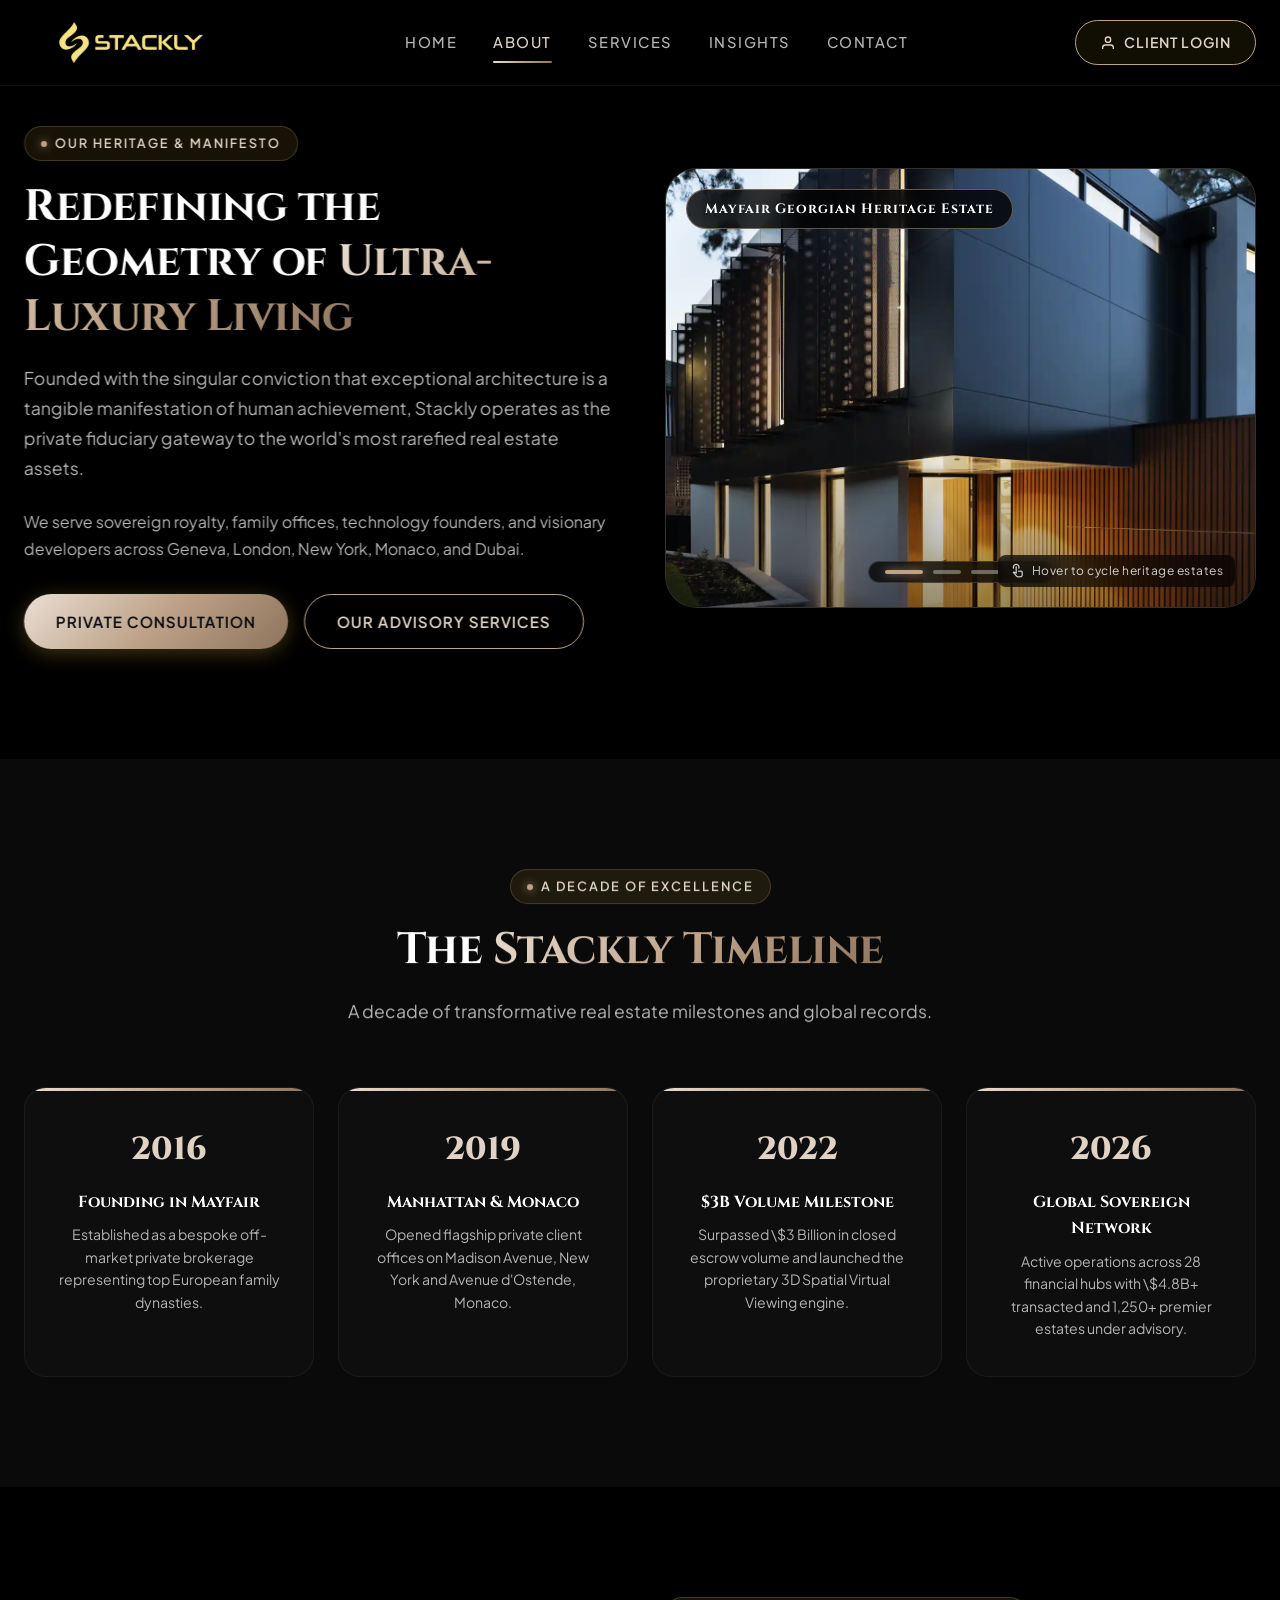
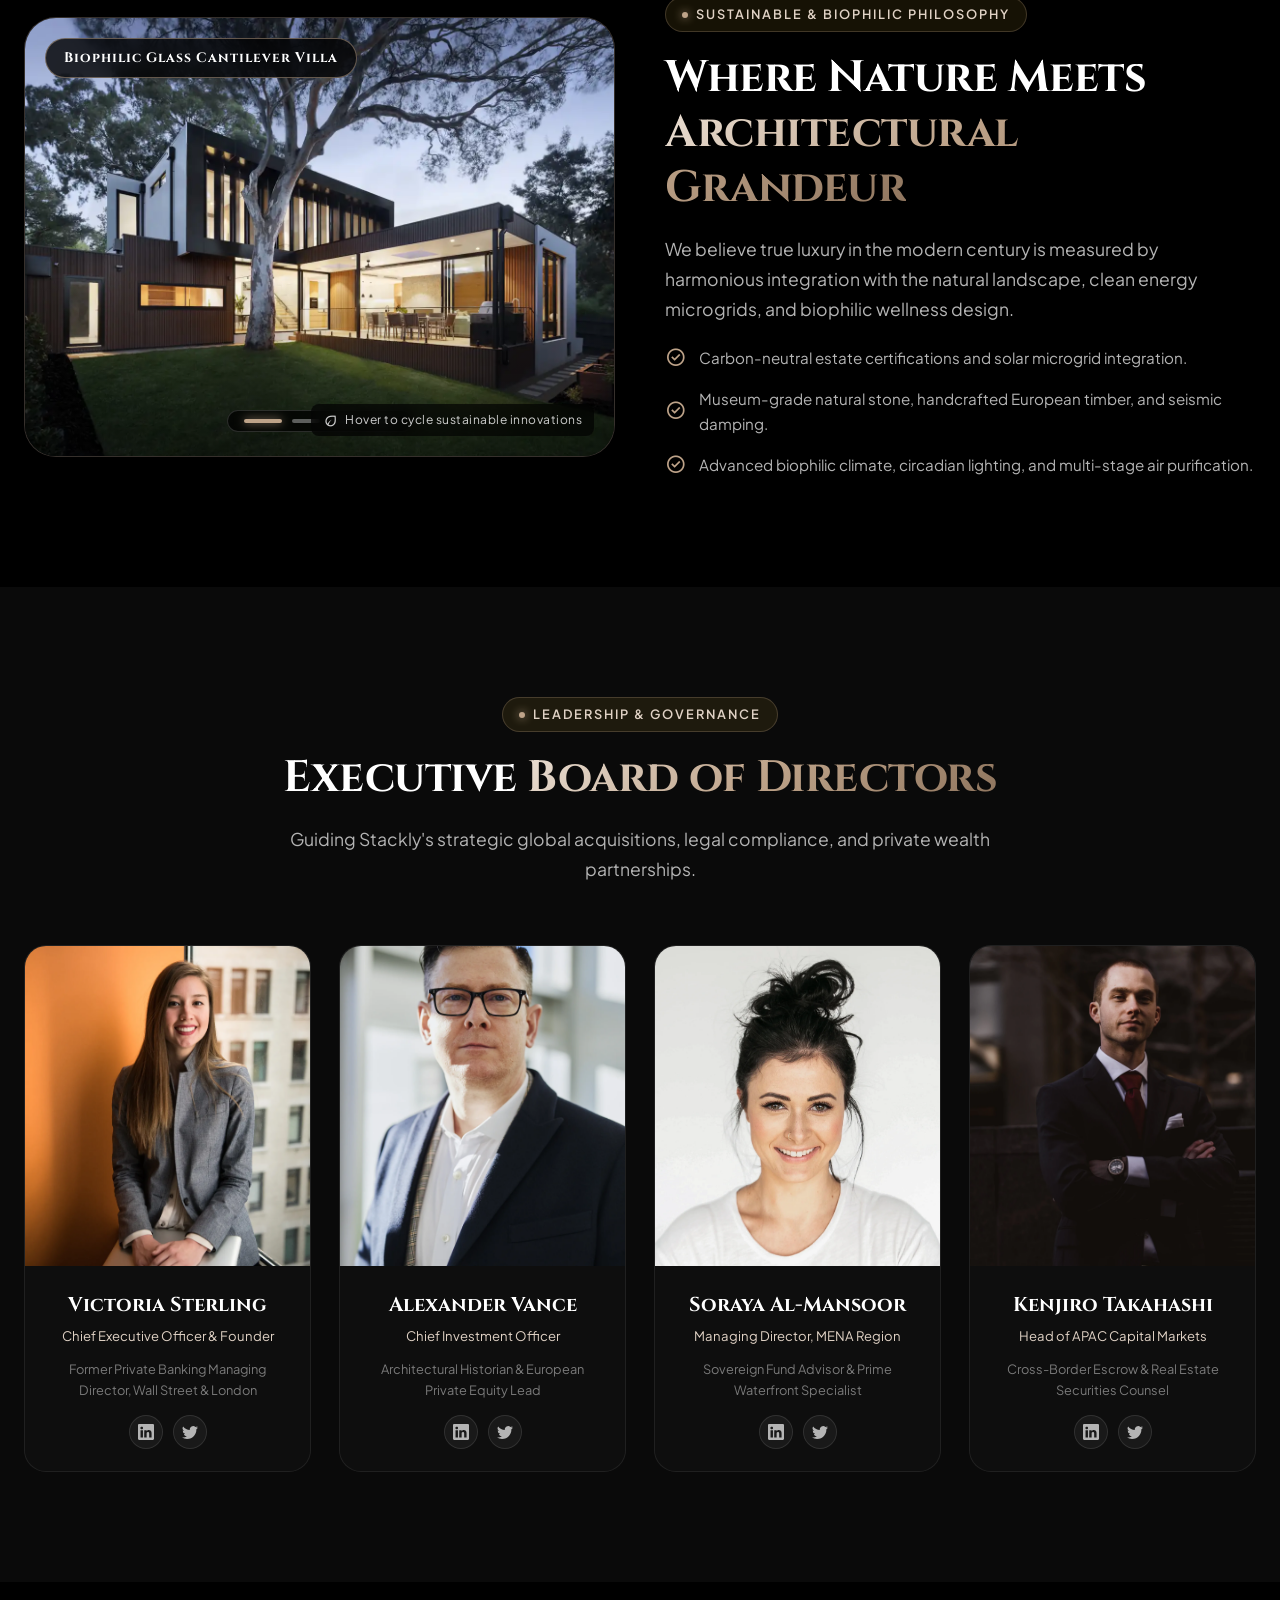
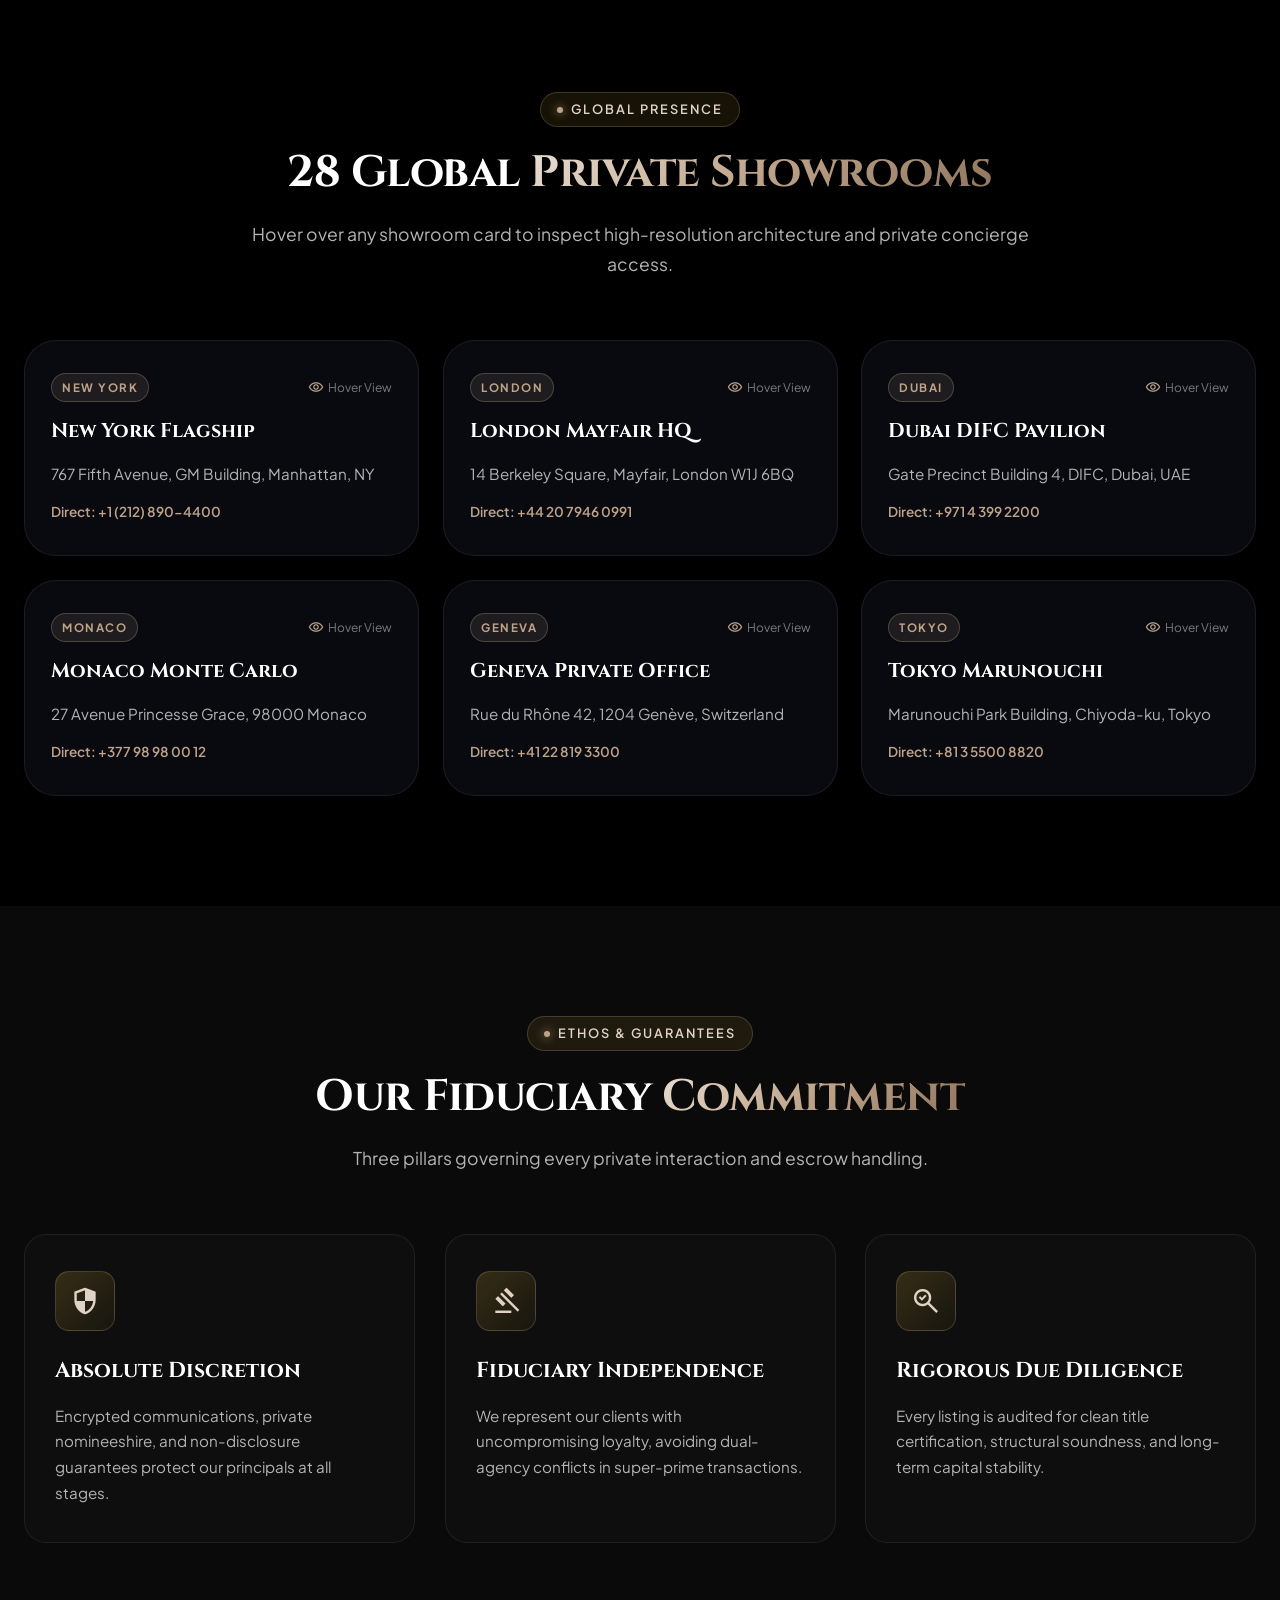
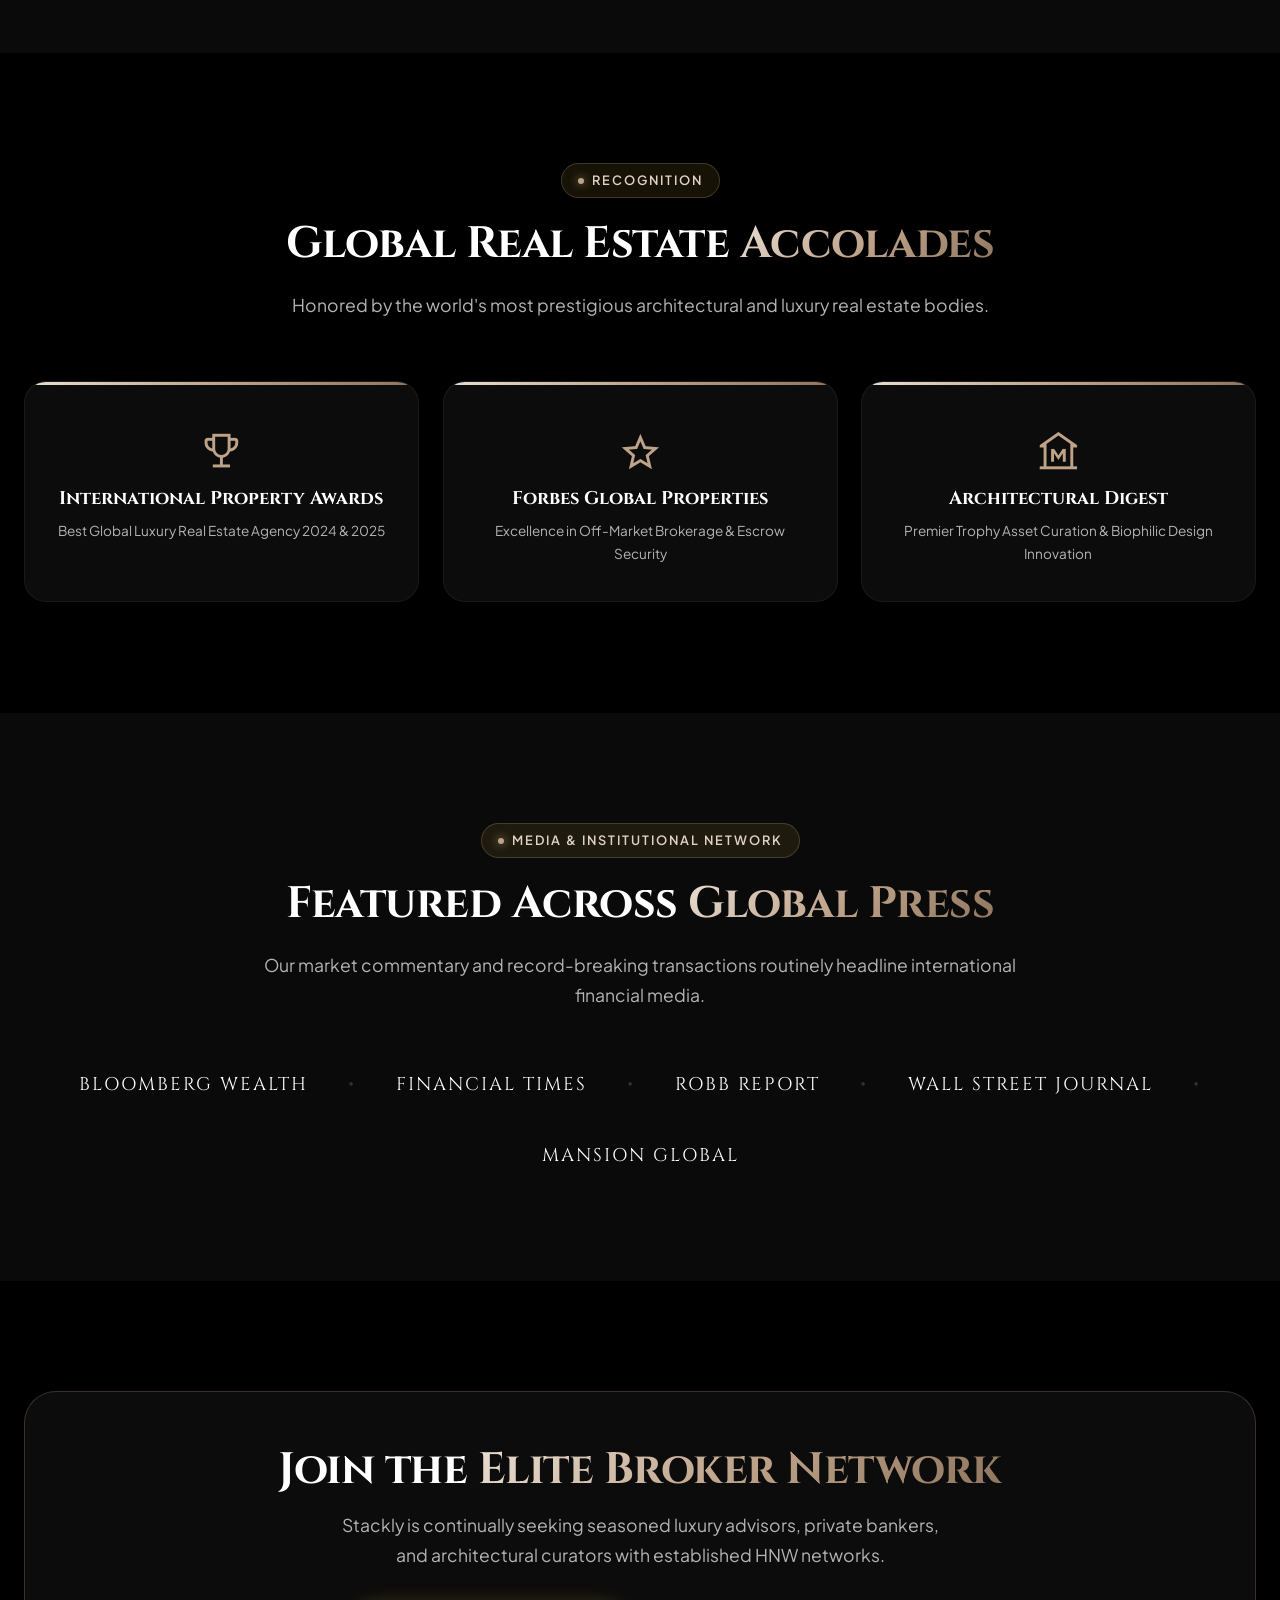
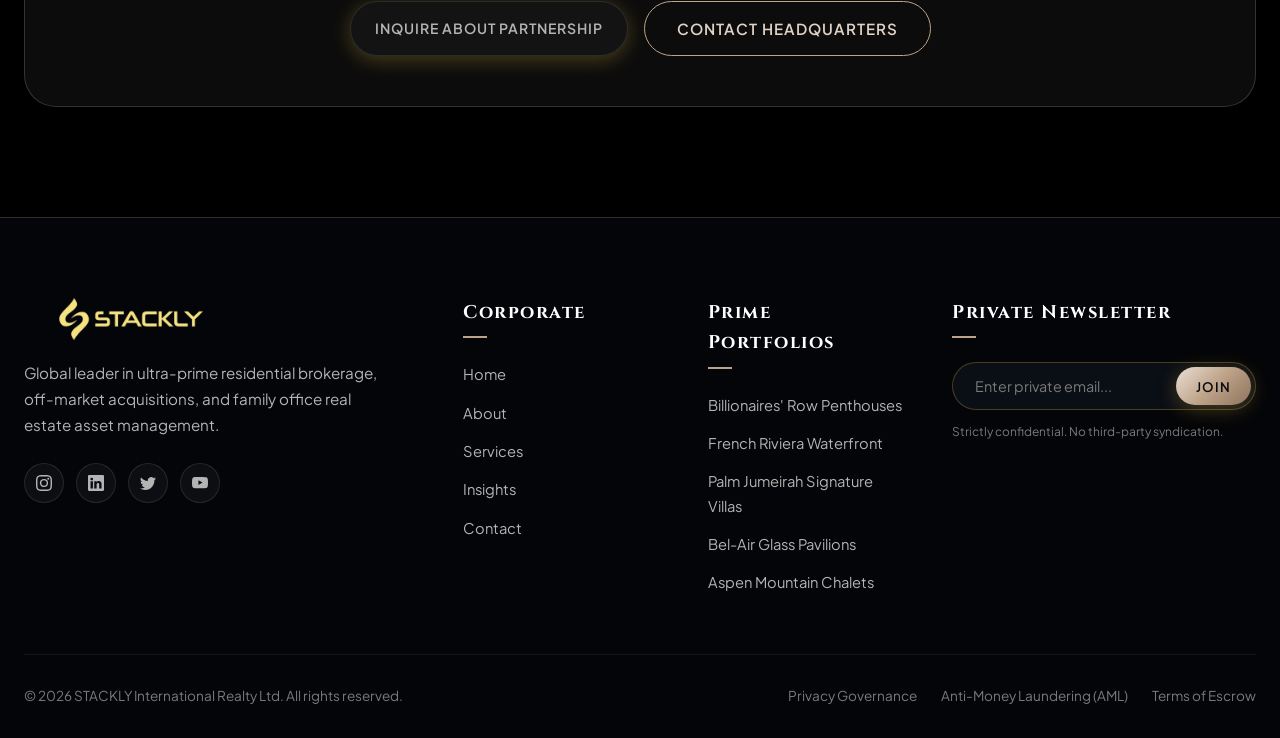
==== commit 302b9320: "images concert url to webp" ====
--- a/about.html
+++ b/about.html
@@ -92,10 +92,10 @@
           <div class="reveal-right">
             <div class="hover-gallery-wrap" id="heritageGallery" data-gallery="heritage">
               <div class="hover-gallery-inner">
-                <img src="https://images.unsplash.com/photo-1600585154526-990dced4db0d?auto=format&fit=crop&w=1200&q=80&fm=webp" alt="Mayfair Georgian Heritage" class="gallery-img active" data-title="Mayfair Georgian Heritage Estate" data-index="0" />
-                <img src="https://images.unsplash.com/photo-1577495508048-b635879837f1?auto=format&fit=crop&w=1200&q=80&fm=webp" alt="Historic European Grand Palace" class="gallery-img" data-title="Historic European Grand Palace" data-index="1" />
-                <img src="https://images.unsplash.com/photo-1512917774080-9991f1c4c750?auto=format&fit=crop&w=1200&q=80&fm=webp" alt="Manhattan Private Landmark" class="gallery-img" data-title="Manhattan Private Landmark" data-index="2" />
-                <img src="https://images.unsplash.com/photo-1600596542815-ffad4c1539a9?auto=format&fit=crop&w=1200&q=80&fm=webp" alt="French Riviera Royal Château" class="gallery-img" data-title="French Riviera Royal Château" data-index="3" />
+                <img src="./images/london-townhouse.webp" alt="Mayfair Georgian Heritage" class="gallery-img active" data-title="Mayfair Georgian Heritage Estate" data-index="0" />
+                <img src="./images/about-heritage.webp" alt="Historic European Grand Palace" class="gallery-img" data-title="Historic European Grand Palace" data-index="1" />
+                <img src="./images/penthouse-sky.webp" alt="Manhattan Private Landmark" class="gallery-img" data-title="Manhattan Private Landmark" data-index="2" />
+                <img src="./images/hero-mansion.webp" alt="French Riviera Royal Château" class="gallery-img" data-title="French Riviera Royal Château" data-index="3" />
               </div>
               <div class="gallery-badge" id="heritageBadge">Mayfair Georgian Heritage Estate</div>
               <div class="gallery-indicators">
@@ -155,10 +155,10 @@
           <div class="reveal-left">
             <div class="hover-gallery-wrap" id="biophilicGallery" data-gallery="biophilic">
               <div class="hover-gallery-inner">
-                <img src="https://images.unsplash.com/photo-1600585154340-be6161a56a0c?auto=format&fit=crop&w=1200&q=80&fm=webp" alt="Biophilic Glass Cantilever Villa" class="gallery-img active" data-title="Biophilic Glass Cantilever Villa" data-index="0" />
-                <img src="https://images.unsplash.com/photo-1542314831-068cd1dbfeeb?auto=format&fit=crop&w=1200&q=80&fm=webp" alt="Solar Microgrid Alpine Sanctuary" class="gallery-img" data-title="Solar Microgrid Alpine Sanctuary" data-index="1" />
-                <img src="https://images.unsplash.com/photo-1613490493576-7fde63acd811?auto=format&fit=crop&w=1200&q=80&fm=webp" alt="Zero-Carbon Oceanfront Modernist Villa" class="gallery-img" data-title="Zero-Carbon Oceanfront Villa" data-index="2" />
-                <img src="https://images.unsplash.com/photo-1518780664697-55e3ad937233?auto=format&fit=crop&w=1200&q=80&fm=webp" alt="Living Wall Architectural Atrium" class="gallery-img" data-title="Living Wall Architectural Atrium" data-index="3" />
+                <img src="./images/modern-estate.webp" alt="Biophilic Glass Cantilever Villa" class="gallery-img active" data-title="Biophilic Glass Cantilever Villa" data-index="0" />
+                <img src="./images/aspen-chalet.webp" alt="Solar Microgrid Alpine Sanctuary" class="gallery-img" data-title="Solar Microgrid Alpine Sanctuary" data-index="1" />
+                <img src="./images/coastal-villa.webp" alt="Zero-Carbon Oceanfront Modernist Villa" class="gallery-img" data-title="Zero-Carbon Oceanfront Villa" data-index="2" />
+                <img src="./images/blog-2.webp" alt="Living Wall Architectural Atrium" class="gallery-img" data-title="Living Wall Architectural Atrium" data-index="3" />
               </div>
               <div class="gallery-badge" id="biophilicBadge">Biophilic Glass Cantilever Villa</div>
               <div class="gallery-indicators">
@@ -286,7 +286,7 @@
           <!-- New York -->
           <div class="showroom-card reveal-left delay-100" 
                data-city="New York Flagship" 
-               data-img="https://images.unsplash.com/photo-1502672260266-1c1ef2d93688?auto=format&fit=crop&w=1200&q=80&fm=webp"
+               data-img="./images/manhattan-loft.webp"
                data-address="767 Fifth Avenue, GM Building, Manhattan, NY 10153"
                data-phone="+1 (212) 890-4400"
                data-stat="Avg. $3,450 / sq ft • 24/7 Sovereign Concierge"
@@ -305,7 +305,7 @@
           <!-- London -->
           <div class="showroom-card reveal-bottom delay-200" 
                data-city="London Mayfair HQ" 
-               data-img="https://images.unsplash.com/photo-1600585154340-be6161a56a0c?auto=format&fit=crop&w=1200&q=80&fm=webp"
+               data-img="./images/modern-estate.webp"
                data-address="14 Berkeley Square, Mayfair, London W1J 6BQ, UK"
                data-phone="+44 20 7946 0991"
                data-stat="Grade II Listed Asset Advisory • £26M+ Mandates"
@@ -324,7 +324,7 @@
           <!-- Dubai -->
           <div class="showroom-card reveal-right delay-300" 
                data-city="Dubai DIFC Pavilion" 
-               data-img="https://images.unsplash.com/photo-1512453979798-5ea266f8880c?auto=format&fit=crop&w=1200&q=80&fm=webp"
+               data-img="./images/dubai-residence.webp"
                data-address="Gate Precinct Building 4, Level 7, DIFC, Dubai, UAE"
                data-phone="+971 4 399 2200"
                data-stat="Palm Jumeirah Waterfont • AED 95M+ Portfolios"
@@ -343,7 +343,7 @@
           <!-- Monaco -->
           <div class="showroom-card reveal-left delay-400" 
                data-city="Monaco Monte Carlo" 
-               data-img="https://images.unsplash.com/photo-1533105079780-92b9be482077?auto=format&fit=crop&w=1200&q=80&fm=webp"
+               data-img="./images/monaco-harbor.webp"
                data-address="27 Avenue Princesse Grace, 98000 Monaco"
                data-phone="+377 98 98 00 12"
                data-stat="Port Hercule Frontline • Superyacht Berthing Rights"
@@ -362,7 +362,7 @@
           <!-- Geneva -->
           <div class="showroom-card reveal-bottom delay-500" 
                data-city="Geneva Private Office" 
-               data-img="https://images.unsplash.com/photo-1542314831-068cd1dbfeeb?auto=format&fit=crop&w=1200&q=80&fm=webp"
+               data-img="./images/aspen-chalet.webp"
                data-address="Rue du Rhône 42, 1204 Genève, Switzerland"
                data-phone="+41 22 819 3300"
                data-stat="Swiss Alps Ski Chalets • Multi-Currency Escrow"
@@ -381,7 +381,7 @@
           <!-- Tokyo -->
           <div class="showroom-card reveal-right delay-600" 
                data-city="Tokyo Marunouchi" 
-               data-img="https://images.unsplash.com/photo-1503899036084-c55cdd92da26?auto=format&fit=crop&w=1200&q=80&fm=webp"
+               data-img="./images/tokyo-modern.webp"
                data-address="Marunouchi Park Building, Chiyoda-ku, Tokyo, Japan"
                data-phone="+81 3 5500 8820"
                data-stat="Minato-ku Modern Penthouses • ¥3.8B+ Transactions"
--- a/css/style.css
+++ b/css/style.css
@@ -161,6 +161,12 @@
   padding-right: 24px;
 }
 
+.blog-subscribe-input-wrap {
+  display: flex;
+  gap: 12px;
+  width: 100%;
+}
+
 .section {
   padding: 110px 0;
   position: relative;
@@ -948,6 +954,10 @@
   .btn-nav-login {
     display: none !important;
   }
+
+  .blog-subscribe-input-wrap {
+    flex-direction: column;
+  }
   .nav-hamburger {
     display: flex !important;
   }
--- a/css/components.css
+++ b/css/components.css
@@ -17,7 +17,7 @@
   background-image: 
     linear-gradient(180deg, rgba(0, 0, 0, 0.75) 0%, rgba(0, 0, 0, 0.85) 60%, rgba(0, 0, 0, 1) 100%),
     radial-gradient(circle at 50% 20%, rgba(190, 163, 137, 0.15) 0%, rgba(0, 0, 0, 0.92) 80%),
-    url('https://images.unsplash.com/photo-1600596542815-ffad4c1539a9?auto=format&fit=crop&w=1600&q=80&fm=webp');
+    url('../images/hero-mansion.webp');
   background-size: cover;
   background-position: center;
   background-repeat: no-repeat;
@@ -1350,6 +1350,7 @@
   border-radius: var(--radius-xl);
   max-width: 650px;
   width: 100%;
+  overflow-y: auto;
   padding: 36px;
   position: relative;
   box-shadow: var(--shadow-luxury);
@@ -1608,7 +1609,9 @@
   border-radius: var(--radius-2xl);
   max-width: 680px;
   width: 100%;
-  overflow: hidden;
+  height: 90vh;
+  overflow-y: auto;
+  
   box-shadow: 0 30px 70px rgba(0, 0, 0, 0.9), 0 0 50px rgba(190, 163, 137, 0.35);
   transform: scale(0.9) translateY(20px);
   transition: all 0.4s cubic-bezier(0.16, 1, 0.3, 1);
